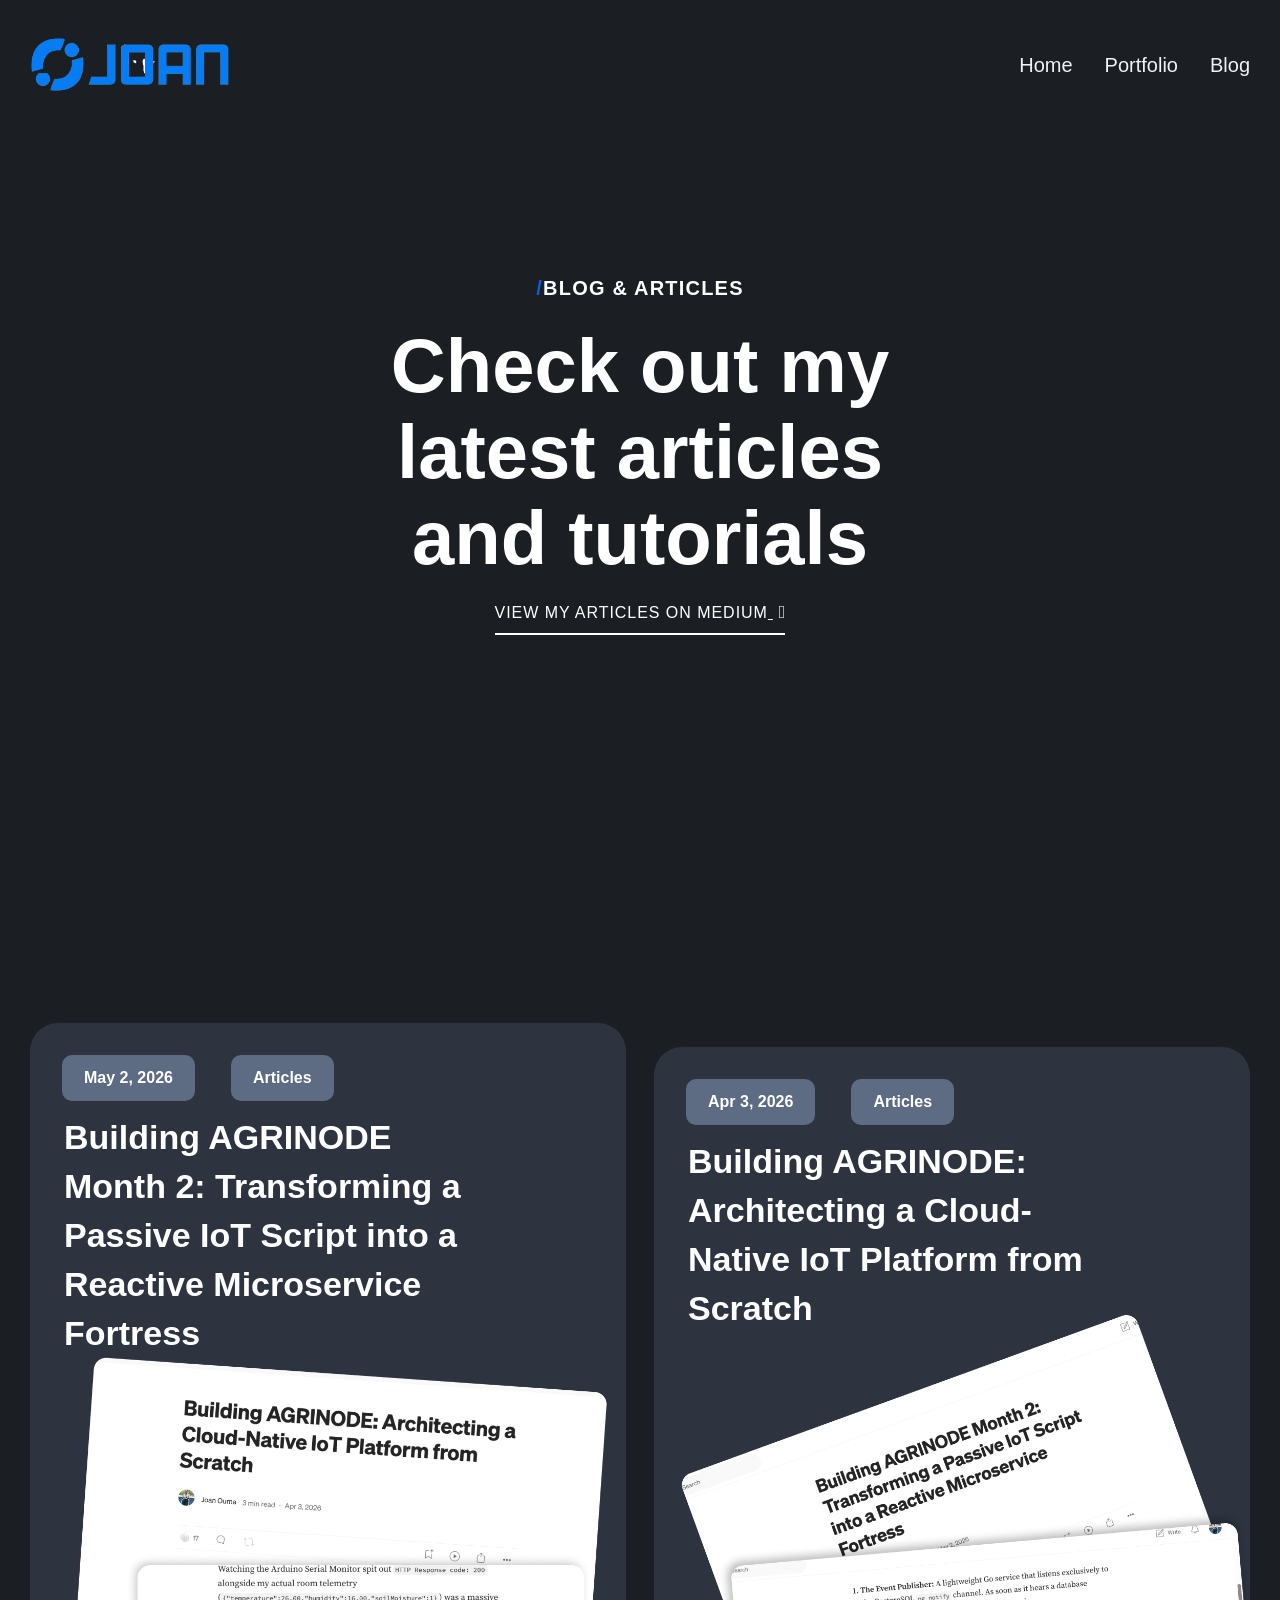
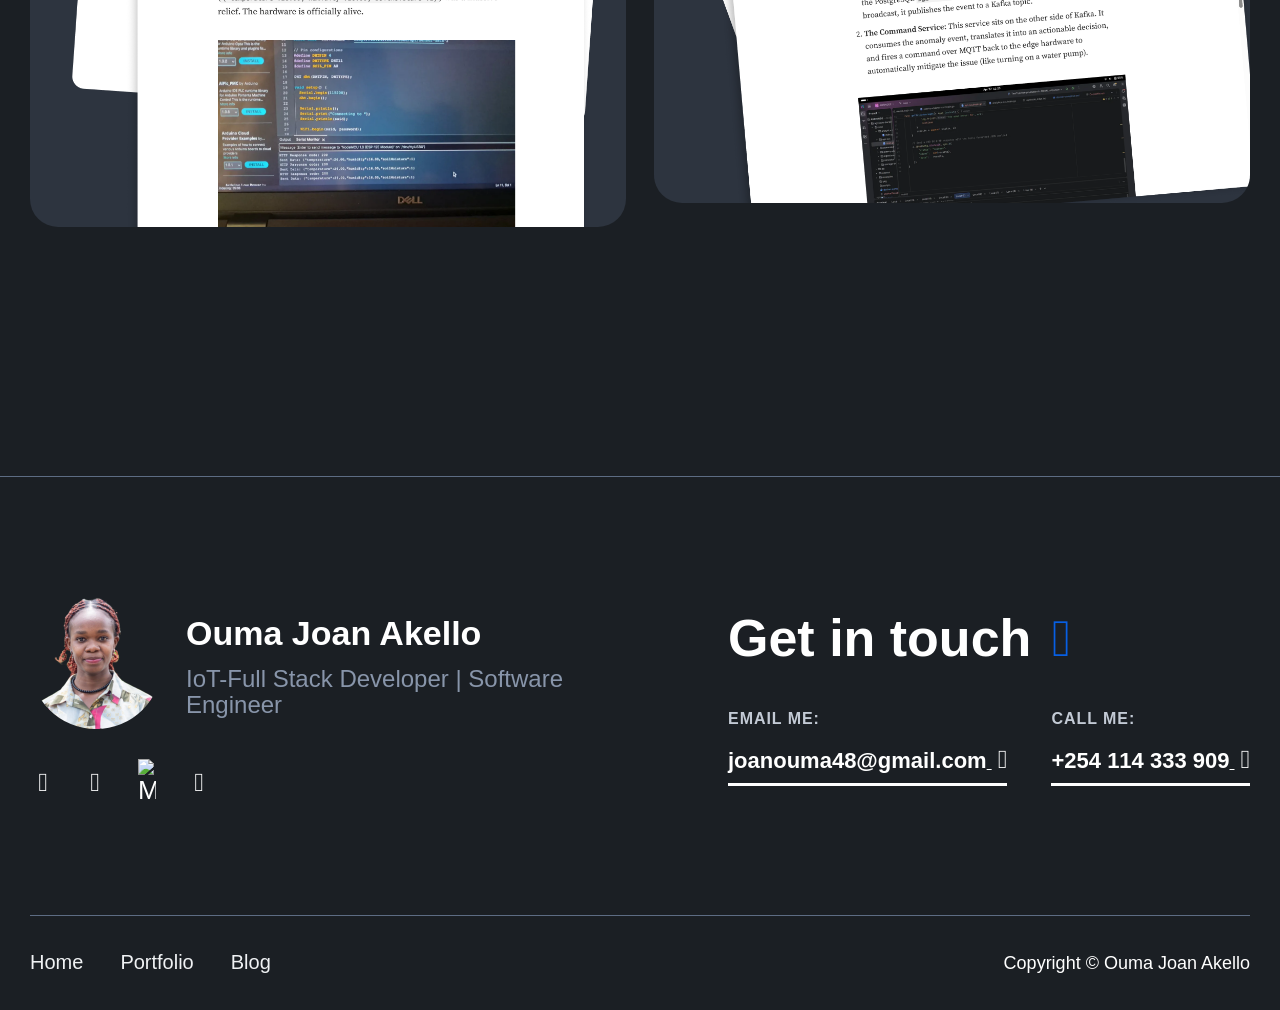
==== blog.html @ 091bca74 "fix: update Medium social icon to SVG across pages" ====
<!DOCTYPE html>
<html lang="en" data-wf-page="622fbc5a718ac342cecd3d78" data-wf-site="622fbc5a718ac3417fcd3d75">

<head>
  <meta charset="utf-8" />
  <title>Blog - Ouma Joan Akello | IoT & Full-Stack Insights</title>
  <meta name="description" content="Articles and tutorials on IoT, full-stack development, and scalable system architecture by Ouma Joan Akello." />
  <meta name="keywords" content="IoT Blog, Full-Stack Development, Web Development Tutorials, Software Engineering, Ouma Joan Akello" />
  <link rel="canonical" href="https://jullie.tech/blog.html" />
  <link rel="manifest" href="manifest.json" />
  <meta property="og:title" content="Blog - Ouma Joan Akello | IoT & Full-Stack Insights" />
  <meta property="og:description" content="Articles and tutorials on IoT, full-stack development, and scalable system architecture by Ouma Joan Akello." />
  <meta content="assets/images/social-share.png" property="og:image" />
  <meta content="assets/images/social-share.png" name="twitter:image" />
  <meta property="og:type" content="website" />
  <meta content="summary_large_image" name="twitter:card" />
  <meta content="width=device-width, initial-scale=1" name="viewport" />
  <link href="style.css" rel="stylesheet" type="text/css" />
  <link href="assets/images/favicon.ico" rel="shortcut icon" type="image/x-icon" />
  <link href="assets/images/apple-touch-icon.png" rel="apple-touch-icon" />
  <style>
    /* Simple dropdown hover */
    .dropdown-wrapper:hover .w-dropdown-list {
      display: block !important;
      opacity: 1 !important;
      visibility: visible !important;
    }

    .w-dropdown-list {
      display: none;
      position: absolute;
      background: #fff;
      min-width: 200px;
      z-index: 1000;
    }

    /* Ensure layout items are visible */
    .page-wrapper {
      opacity: 1 !important;
    }

    [style*="opacity:0"] {
      opacity: 1 !important;
    }
  </style>
</head>

<body>
  <div class="page-wrapper">
    <div data-collapse="medium" data-animation="over-right" data-duration="400" data-easing="ease" data-easing2="ease"
      role="banner" class="header-wrapper w-nav">
      <div class="container-default w-container">
        <div class="header-content-wrapper">
          <a href="index.html" class="header-logo-link w-nav-brand"><img
              src="assets/images/joan-logo.png"
              alt="Ouma Joan Akello - Logo" class="header-logo" /></a>
          <div class="header-right-side">
            <nav role="navigation" class="header-nav-menu-wrapper w-nav-menu">
              <ul role="list" class="header-nav-menu-list">
                <li class="header-nav-list-item">
                  <a href="index.html" class="header-nav-link w-nav-link">Home</a>
                </li>
                <li class="header-nav-list-item">
                  <a href="portfolio.html" class="header-nav-link w-nav-link">Portfolio</a>
                </li>
                <li class="header-nav-list-item">
                  <a href="blog.html" aria-current="page" class="header-nav-link w-nav-link w--current">Blog</a>
                </li>
              </ul>
            </nav>
            <div class="hamburger-menu-wrapper w-nav-button">
              <div class="hamburger-menu-bar top"></div>
              <div class="hamburger-menu-bar bottom"></div>
            </div>
          </div>
        </div>
      </div>
    </div>

    <div class="section template-pages-hero">
      <div class="container-default w-container">
        <div class="inner-container _600px center">
          <div class="text-center">
            <div class="subtitle">
              <span class="color-accent-1">/</span>Blog &amp; Articles
            </div>
            <h1 class="display-2">Check out my latest articles and tutorials</h1>
            <a href="https://medium.com/@joanouma48" target="_blank" rel="noopener noreferrer" class="link-wrapper white mg-top-24px w-inline-block">
              <div class="link-text uppercase">View my articles on Medium</div>
              <div class="line-square-icon link-icon-right"></div>
              <div class="link-underline-wrapper small">
                <div class="link-underline small"></div>
              </div>
            </a>
          </div>
        </div>
      </div>
    </div>

    <div class="section">
      <div class="container-default w-container">
        <div class="w-dyn-list">
          <div role="list" class="grid-2-columns gap-row-64px w-dyn-items">
            <div role="listitem" class="w-dyn-item">
              <a href="https://medium.com/@joanouma48" target="_blank" rel="noopener noreferrer" class="card portfolio-project w-inline-block">
                <div class="badges-top-wrapper">
                  <div class="badges-align-start">
                    <div class="badge-primary small chip">May 2, 2026</div>
                    <div class="badge-primary small chip">Articles</div>
                  </div>
                </div>
                <div class="portfolio-project-card-text-container">
                  <h2 class="display-5 mg-bottom-0">Building AGRINODE Month 2: Transforming a Passive IoT Script into a Reactive Microservice Fortress</h2>
                </div>
                <img src="assets/images/Agrinode1.png" loading="eager" alt="AGRINODE Month 2" class="portfolio-thumbnail-image" />
              </a>
            </div>
            <div role="listitem" class="w-dyn-item">
              <a href="https://medium.com/@joanouma48" target="_blank" rel="noopener noreferrer" class="card portfolio-project w-inline-block">
                <div class="badges-top-wrapper">
                  <div class="badges-align-start">
                    <div class="badge-primary small chip">Apr 3, 2026</div>
                    <div class="badge-primary small chip">Articles</div>
                  </div>
                </div>
                <div class="portfolio-project-card-text-container">
                  <h2 class="display-5 mg-bottom-0">Building AGRINODE: Architecting a Cloud-Native IoT Platform from Scratch</h2>
                </div>
                <img src="assets/images/Agrinode2.png" loading="eager" alt="AGRINODE Architecture" class="portfolio-thumbnail-image" />
              </a>
            </div>
          </div>
        </div>
      </div>
    </div>

    <footer class="footer-wrapper">
      <div class="container-default w-container">
        <div class="footer-top">
          <div class="w-layout-grid grid-2-columns footer-grid-top">
            <div id="w-node-a9716d81-7fc3-0b29-1a2b-32de728b9507-728b9503">
              <div class="flex align-center mg-bottom-40px">
                <img src="assets/images/profile-footer.png" loading="eager" alt="Ouma Joan Akello" class="avatar-circle _05 mg-right-24px" />
                <div>
                  <div class="display-5 mg-bottom-8px">Ouma Joan Akello</div>
                  <div class="text-400 medium color-neutral-500">IoT-Full Stack Developer | Software Engineer</div>
                </div>
              </div>
              <div class="w-layout-grid social-media-grid-top">
                <a href="https://twitter.com/Jullie_IOT" target="_blank" class="social-icon w-inline-block" aria-label="X">
                  <div class="social-icon-font"></div>
                </a>
                <a href="https://www.linkedin.com/in/joan-ouma" target="_blank" class="social-icon w-inline-block" aria-label="LinkedIn">
                  <div class="social-icon-font"></div>
                </a>
                <a href="https://medium.com/@joanouma48" target="_blank" class="social-icon w-inline-block" aria-label="Medium">
                  <img src="assets/images/medium-logo.svg" alt="Medium" class="social-icon-image" />
                </a>
                <a href="https://github.com/joan-ouma" target="_blank" class="social-icon w-inline-block" aria-label="GitHub">
                  <div class="social-icon-font"></div>
                </a>
              </div>
            </div>
            <div id="w-node-a9716d81-7fc3-0b29-1a2b-32de728b9522-728b9503" class="inner-container _522px">
              <div class="display-3 text-decoration-none mg-bottom-40px">
                <div class="color-neutral-100 display-block">Get in touch</div>
                <div class="line-square-icon link-icon-right color-accent-1"></div>
              </div>
              <div class="grid-2-columns footer-contact-links">
                <div id="w-node-a9716d81-7fc3-0b29-1a2b-32de728b9528-728b9503">
                  <div class="text-100 bold text-uppercase">
                    <span class="color-neutral-400">Email me:</span>
                  </div>
                  <a href="mailto:joanouma48@gmail.com" class="link-wrapper white mg-top-16px w-inline-block">
                    <div class="link-text heading-h4-size">joanouma48@gmail.com</div>
                    <div class="line-square-icon link-icon-right _26px"></div>
                    <div class="link-underline-wrapper">
                      <div class="link-underline"></div>
                    </div>
                  </a>
                </div>
                <div id="w-node-a9716d81-7fc3-0b29-1a2b-32de728b9533-728b9503">
                  <div class="text-100 bold text-uppercase">
                    <span class="color-neutral-400">Call me:</span>
                  </div>
                  <a href="tel:+254114333909" class="link-wrapper white mg-top-16px w-inline-block">
                    <div class="link-text heading-h4-size">+254 114 333 909</div>
                    <div class="line-square-icon link-icon-right _26px"></div>
                    <div class="link-underline-wrapper">
                      <div class="link-underline"></div>
                    </div>
                  </a>
                </div>
              </div>
            </div>
          </div>
        </div>
        <div class="footer-bottom">
          <div class="w-layout-grid grid-footer-bottom">
            <div id="w-node-a9716d81-7fc3-0b29-1a2b-32de728b9540-728b9503">
              <a href="index.html" class="footer-link sibling-opacity-item">Home</a>
              <a href="portfolio.html" class="footer-link sibling-opacity-item">Portfolio</a>
              <a href="blog.html" aria-current="page" class="footer-link sibling-opacity-item w--current">Blog</a>
            </div>
            <div id="w-node-a9716d81-7fc3-0b29-1a2b-32de728b954b-728b9503" class="text-right text-center-tablet">
              <p class="color-neutral-100 mg-bottom-0">Copyright © Ouma Joan Akello</p>
            </div>
          </div>
        </div>
      </div>
    </footer>
  </div>
</body>

</html>
---- style.css ----
html{-webkit-text-size-adjust:100%;-ms-text-size-adjust:100%;font-family:sans-serif;}
body{margin:0;}
article, aside, details, figcaption, figure, footer, header, hgroup, main, menu, nav, section, summary{display:block;}
audio, canvas, progress, video{vertical-align:baseline;display:inline-block;}
audio:not([controls]){height:0;display:none;}
[hidden], template{display:none;}
a{background-color:#0000;}
a:active, a:hover{outline:0;}
abbr[title]{border-bottom:1px dotted;}
b, strong{font-weight:bold;}
dfn{font-style:italic;}
h1{margin:.67em 0;font-size:2em;}
mark{color:#000;background:#ff0;}
small{font-size:80%;}
sub, sup{vertical-align:baseline;font-size:75%;line-height:0;position:relative;}
sup{top:-.5em;}
sub{bottom:-.25em;}
img{border:0;}
svg:not(:root){overflow:hidden;}
hr{box-sizing:content-box;height:0;}
pre{overflow:auto;}
code, kbd, pre, samp{font-family:monospace;font-size:1em;}
button, input, optgroup, select, textarea{color:inherit;font:inherit;margin:0;}
button{overflow:visible;}
button, select{text-transform:none;}
button, html input[type="button"], input[type="reset"]{-webkit-appearance:button;cursor:pointer;}
button[disabled], html input[disabled]{cursor:default;}
button::-moz-focus-inner, input::-moz-focus-inner{border:0;padding:0;}
input{line-height:normal;}
input[type="checkbox"], input[type="radio"]{box-sizing:border-box;padding:0;}
input[type="number"]::-webkit-inner-spin-button, input[type="number"]::-webkit-outer-spin-button{height:auto;}
input[type="search"]{-webkit-appearance:none;}
input[type="search"]::-webkit-search-cancel-button, input[type="search"]::-webkit-search-decoration{-webkit-appearance:none;}
legend{border:0;padding:0;}
textarea{overflow:auto;}
optgroup{font-weight:bold;}
table{border-collapse:collapse;border-spacing:0;}
td, th{padding:0;}
@font-face{font-family:webflow-icons;src:url("[data-uri]") format("truetype");font-weight:normal;font-style:normal;}
[class^="w-icon-"], [class*=" w-icon-"]{speak:none;font-variant:normal;text-transform:none;-webkit-font-smoothing:antialiased;-moz-osx-font-smoothing:grayscale;font-style:normal;font-weight:normal;line-height:1;font-family:webflow-icons !important;}
.w-icon-slider-right:before{content:"";}
.w-icon-slider-left:before{content:"";}
.w-icon-nav-menu:before{content:"";}
.w-icon-arrow-down:before, .w-icon-dropdown-toggle:before{content:"";}
.w-icon-file-upload-remove:before{content:"";}
.w-icon-file-upload-icon:before{content:"";}
*{box-sizing:border-box;}
html{height:100%;}
body{color:#333;background-color:#fff;min-height:100%;margin:0;font-family:Arial, sans-serif;font-size:14px;line-height:20px;}
img{vertical-align:middle;max-width:100%;display:inline-block;}
html.w-mod-touch *{background-attachment:scroll !important;}
.w-block{display:block;}
.w-inline-block{max-width:100%;display:inline-block;}
.w-clearfix:before, .w-clearfix:after{content:" ";grid-area:1 / 1 / 2 / 2;display:table;}
.w-clearfix:after{clear:both;}
.w-hidden{display:none;}
.w-button{color:#fff;line-height:inherit;cursor:pointer;background-color:#3898ec;border:0;border-radius:0;padding:9px 15px;text-decoration:none;display:inline-block;}
input.w-button{-webkit-appearance:button;}
html[data-w-dynpage] [data-w-cloak]{color:#0000 !important;}
.w-code-block{margin:unset;}
pre.w-code-block code{all:inherit;}
.w-optimization{display:contents;}
.w-webflow-badge, .w-webflow-badge > img{box-sizing:unset;width:unset;height:unset;max-height:unset;max-width:unset;min-height:unset;min-width:unset;margin:unset;padding:unset;float:unset;clear:unset;border:unset;border-radius:unset;background:unset;background-image:unset;background-position:unset;background-size:unset;background-repeat:unset;background-origin:unset;background-clip:unset;background-attachment:unset;background-color:unset;box-shadow:unset;transform:unset;direction:unset;font-family:unset;font-weight:unset;color:unset;font-size:unset;line-height:unset;font-style:unset;font-variant:unset;text-align:unset;letter-spacing:unset;-webkit-text-decoration:unset;text-decoration:unset;text-indent:unset;text-transform:unset;list-style-type:unset;text-shadow:unset;vertical-align:unset;cursor:unset;white-space:unset;word-break:unset;word-spacing:unset;word-wrap:unset;transition:unset;}
.w-webflow-badge{white-space:nowrap;cursor:pointer;box-shadow:0 0 0 1px #0000001a, 0 1px 3px #0000001a;visibility:visible !important;opacity:1 !important;z-index:2147483647 !important;color:#aaadb0 !important;overflow:unset !important;background-color:#fff !important;border-radius:3px !important;width:auto !important;height:auto !important;margin:0 !important;padding:6px !important;font-size:12px !important;line-height:14px !important;text-decoration:none !important;display:inline-block !important;position:fixed !important;inset:auto 12px 12px auto !important;transform:none !important;}
.w-webflow-badge > img{position:unset;visibility:unset !important;opacity:1 !important;vertical-align:middle !important;display:inline-block !important;}
h1, h2, h3, h4, h5, h6{margin-bottom:10px;font-weight:bold;}
h1{margin-top:20px;font-size:38px;line-height:44px;}
h2{margin-top:20px;font-size:32px;line-height:36px;}
h3{margin-top:20px;font-size:24px;line-height:30px;}
h4{margin-top:10px;font-size:18px;line-height:24px;}
h5{margin-top:10px;font-size:14px;line-height:20px;}
h6{margin-top:10px;font-size:12px;line-height:18px;}
p{margin-top:0;margin-bottom:10px;}
blockquote{border-left:5px solid #e2e2e2;margin:0 0 10px;padding:10px 20px;font-size:18px;line-height:22px;}
figure{margin:0 0 10px;}
ul, ol{margin-top:0;margin-bottom:10px;padding-left:40px;}
.w-list-unstyled{padding-left:0;list-style:none;}
.w-embed:before, .w-embed:after{content:" ";grid-area:1 / 1 / 2 / 2;display:table;}
.w-embed:after{clear:both;}
.w-video{width:100%;padding:0;position:relative;}
.w-video iframe, .w-video object, .w-video embed{border:none;width:100%;height:100%;position:absolute;top:0;left:0;}
fieldset{border:0;margin:0;padding:0;}
button, [type="button"], [type="reset"]{cursor:pointer;-webkit-appearance:button;border:0;}
.w-form{margin:0 0 15px;}
.w-form-done{text-align:center;background-color:#ddd;padding:20px;display:none;}
.w-form-fail{background-color:#ffdede;margin-top:10px;padding:10px;display:none;}
label{margin-bottom:5px;font-weight:bold;display:block;}
.w-input, .w-select{color:#333;vertical-align:middle;background-color:#fff;border:1px solid #ccc;width:100%;height:38px;margin-bottom:10px;padding:8px 12px;font-size:14px;line-height:1.42857;display:block;}
.w-input::placeholder, .w-select::placeholder{color:#999;}
.w-input:focus, .w-select:focus{border-color:#3898ec;outline:0;}
.w-input[disabled], .w-select[disabled], .w-input[readonly], .w-select[readonly], fieldset[disabled] .w-input, fieldset[disabled] .w-select{cursor:not-allowed;}
.w-input[disabled]:not(.w-input-disabled), .w-select[disabled]:not(.w-input-disabled), .w-input[readonly], .w-select[readonly], fieldset[disabled]:not(.w-input-disabled) .w-input, fieldset[disabled]:not(.w-input-disabled) .w-select{background-color:#eee;}
textarea.w-input, textarea.w-select{height:auto;}
.w-select{background-color:#f3f3f3;}
.w-select[multiple]{height:auto;}
.w-form-label{cursor:pointer;margin-bottom:0;font-weight:normal;display:inline-block;}
.w-radio{margin-bottom:5px;padding-left:20px;display:block;}
.w-radio:before, .w-radio:after{content:" ";grid-area:1 / 1 / 2 / 2;display:table;}
.w-radio:after{clear:both;}
.w-radio-input{float:left;margin:3px 0 0 -20px;line-height:normal;}
.w-file-upload{margin-bottom:10px;display:block;}
.w-file-upload-input{opacity:0;z-index:-100;width:.1px;height:.1px;position:absolute;overflow:hidden;}
.w-file-upload-default, .w-file-upload-uploading, .w-file-upload-success{color:#333;display:inline-block;}
.w-file-upload-error{margin-top:10px;display:block;}
.w-file-upload-default.w-hidden, .w-file-upload-uploading.w-hidden, .w-file-upload-error.w-hidden, .w-file-upload-success.w-hidden{display:none;}
.w-file-upload-uploading-btn{cursor:pointer;background-color:#fafafa;border:1px solid #ccc;margin:0;padding:8px 12px;font-size:14px;font-weight:normal;display:flex;}
.w-file-upload-file{background-color:#fafafa;border:1px solid #ccc;flex-grow:1;justify-content:space-between;margin:0;padding:8px 9px 8px 11px;display:flex;}
.w-file-upload-file-name{font-size:14px;font-weight:normal;display:block;}
.w-file-remove-link{cursor:pointer;width:auto;height:auto;margin-top:3px;margin-left:10px;padding:3px;display:block;}
.w-icon-file-upload-remove{margin:auto;font-size:10px;}
.w-file-upload-error-msg{color:#ea384c;padding:2px 0;display:inline-block;}
.w-file-upload-info{padding:0 12px;line-height:38px;display:inline-block;}
.w-file-upload-label{cursor:pointer;background-color:#fafafa;border:1px solid #ccc;margin:0;padding:8px 12px;font-size:14px;font-weight:normal;display:inline-block;}
.w-icon-file-upload-icon, .w-icon-file-upload-uploading{width:20px;margin-right:8px;display:inline-block;}
.w-icon-file-upload-uploading{height:20px;}
.w-container{max-width:940px;margin-left:auto;margin-right:auto;}
.w-container:before, .w-container:after{content:" ";grid-area:1 / 1 / 2 / 2;display:table;}
.w-container:after{clear:both;}
.w-container .w-row{margin-left:-10px;margin-right:-10px;}
.w-row:before, .w-row:after{content:" ";grid-area:1 / 1 / 2 / 2;display:table;}
.w-row:after{clear:both;}
.w-row .w-row{margin-left:0;margin-right:0;}
.w-col{float:left;width:100%;min-height:1px;padding-left:10px;padding-right:10px;position:relative;}
.w-col .w-col{padding-left:0;padding-right:0;}
.w-col-1{width:8.33333%;}
.w-col-2{width:16.6667%;}
.w-col-3{width:25%;}
.w-col-4{width:33.3333%;}
.w-col-5{width:41.6667%;}
.w-col-6{width:50%;}
.w-col-7{width:58.3333%;}
.w-col-8{width:66.6667%;}
.w-col-9{width:75%;}
.w-col-10{width:83.3333%;}
.w-col-11{width:91.6667%;}
.w-col-12{width:100%;}
.w-hidden-main{display:none !important;}
@media screen and (max-width:991px){.w-container{max-width:728px;}
.w-hidden-main{display:inherit !important;}
.w-hidden-medium{display:none !important;}
.w-col-medium-1{width:8.33333%;}
.w-col-medium-2{width:16.6667%;}
.w-col-medium-3{width:25%;}
.w-col-medium-4{width:33.3333%;}
.w-col-medium-5{width:41.6667%;}
.w-col-medium-6{width:50%;}
.w-col-medium-7{width:58.3333%;}
.w-col-medium-8{width:66.6667%;}
.w-col-medium-9{width:75%;}
.w-col-medium-10{width:83.3333%;}
.w-col-medium-11{width:91.6667%;}
.w-col-medium-12{width:100%;}
.w-col-stack{width:100%;left:auto;right:auto;}
}
@media screen and (max-width:767px){.w-hidden-main, .w-hidden-medium{display:inherit !important;}
.w-hidden-small{display:none !important;}
.w-row, .w-container .w-row{margin-left:0;margin-right:0;}
.w-col{width:100%;left:auto;right:auto;}
.w-col-small-1{width:8.33333%;}
.w-col-small-2{width:16.6667%;}
.w-col-small-3{width:25%;}
.w-col-small-4{width:33.3333%;}
.w-col-small-5{width:41.6667%;}
.w-col-small-6{width:50%;}
.w-col-small-7{width:58.3333%;}
.w-col-small-8{width:66.6667%;}
.w-col-small-9{width:75%;}
.w-col-small-10{width:83.3333%;}
.w-col-small-11{width:91.6667%;}
.w-col-small-12{width:100%;}
}
@media screen and (max-width:479px){.w-container{max-width:none;}
.w-hidden-main, .w-hidden-medium, .w-hidden-small{display:inherit !important;}
.w-hidden-tiny{display:none !important;}
.w-col{width:100%;}
.w-col-tiny-1{width:8.33333%;}
.w-col-tiny-2{width:16.6667%;}
.w-col-tiny-3{width:25%;}
.w-col-tiny-4{width:33.3333%;}
.w-col-tiny-5{width:41.6667%;}
.w-col-tiny-6{width:50%;}
.w-col-tiny-7{width:58.3333%;}
.w-col-tiny-8{width:66.6667%;}
.w-col-tiny-9{width:75%;}
.w-col-tiny-10{width:83.3333%;}
.w-col-tiny-11{width:91.6667%;}
.w-col-tiny-12{width:100%;}
}
.w-widget{position:relative;}
.w-widget-map{width:100%;height:400px;}
.w-widget-map label{width:auto;display:inline;}
.w-widget-map img{max-width:inherit;}
.w-widget-map .gm-style-iw{text-align:center;}
.w-widget-map .gm-style-iw > button{display:none !important;}
.w-widget-twitter{overflow:hidden;}
.w-widget-twitter-count-shim{vertical-align:top;text-align:center;background:#fff;border:1px solid #758696;border-radius:3px;width:28px;height:20px;display:inline-block;position:relative;}
.w-widget-twitter-count-shim *{pointer-events:none;-webkit-user-select:none;user-select:none;}
.w-widget-twitter-count-shim .w-widget-twitter-count-inner{text-align:center;color:#999;font-family:serif;font-size:15px;line-height:12px;position:relative;}
.w-widget-twitter-count-shim .w-widget-twitter-count-clear{display:block;position:relative;}
.w-widget-twitter-count-shim.w--large{width:36px;height:28px;}
.w-widget-twitter-count-shim.w--large .w-widget-twitter-count-inner{font-size:18px;line-height:18px;}
.w-widget-twitter-count-shim:not(.w--vertical){margin-left:5px;margin-right:8px;}
.w-widget-twitter-count-shim:not(.w--vertical).w--large{margin-left:6px;}
.w-widget-twitter-count-shim:not(.w--vertical):before, .w-widget-twitter-count-shim:not(.w--vertical):after{content:" ";pointer-events:none;border:solid #0000;width:0;height:0;position:absolute;top:50%;left:0;}
.w-widget-twitter-count-shim:not(.w--vertical):before{border-width:4px;border-color:#75869600 #5d6c7b #75869600 #75869600;margin-top:-4px;margin-left:-9px;}
.w-widget-twitter-count-shim:not(.w--vertical).w--large:before{border-width:5px;margin-top:-5px;margin-left:-10px;}
.w-widget-twitter-count-shim:not(.w--vertical):after{border-width:4px;border-color:#fff0 #fff #fff0 #fff0;margin-top:-4px;margin-left:-8px;}
.w-widget-twitter-count-shim:not(.w--vertical).w--large:after{border-width:5px;margin-top:-5px;margin-left:-9px;}
.w-widget-twitter-count-shim.w--vertical{width:61px;height:33px;margin-bottom:8px;}
.w-widget-twitter-count-shim.w--vertical:before, .w-widget-twitter-count-shim.w--vertical:after{content:" ";pointer-events:none;border:solid #0000;width:0;height:0;position:absolute;top:100%;left:50%;}
.w-widget-twitter-count-shim.w--vertical:before{border-width:5px;border-color:#5d6c7b #75869600 #75869600;margin-left:-5px;}
.w-widget-twitter-count-shim.w--vertical:after{border-width:4px;border-color:#fff #fff0 #fff0;margin-left:-4px;}
.w-widget-twitter-count-shim.w--vertical .w-widget-twitter-count-inner{font-size:18px;line-height:22px;}
.w-widget-twitter-count-shim.w--vertical.w--large{width:76px;}
.w-background-video{color:#fff;height:500px;position:relative;overflow:hidden;}
.w-background-video > video{object-fit:cover;z-index:-100;background-position:50%;background-size:cover;width:100%;height:100%;margin:auto;position:absolute;inset:-100%;}
.w-background-video > video::-webkit-media-controls-start-playback-button{-webkit-appearance:none;display:none !important;}
.w-background-video--control{background-color:#0000;padding:0;position:absolute;bottom:1em;right:1em;}
.w-background-video--control > [hidden]{display:none !important;}
.w-slider{text-align:center;clear:both;-webkit-tap-highlight-color:#0000;tap-highlight-color:#0000;background:#ddd;height:300px;position:relative;}
.w-slider-mask{z-index:1;white-space:nowrap;height:100%;display:block;position:relative;left:0;right:0;overflow:hidden;}
.w-slide{vertical-align:top;white-space:normal;text-align:left;width:100%;height:100%;display:inline-block;position:relative;}
.w-slider-nav{z-index:2;text-align:center;-webkit-tap-highlight-color:#0000;tap-highlight-color:#0000;height:40px;margin:auto;padding-top:10px;position:absolute;inset:auto 0 0;}
.w-slider-nav.w-round > div{border-radius:100%;}
.w-slider-nav.w-num > div{font-size:inherit;line-height:inherit;width:auto;height:auto;padding:.2em .5em;}
.w-slider-nav.w-shadow > div{box-shadow:0 0 3px #3336;}
.w-slider-nav-invert{color:#fff;}
.w-slider-nav-invert > div{background-color:#2226;}
.w-slider-nav-invert > div.w-active{background-color:#222;}
.w-slider-dot{cursor:pointer;background-color:#fff6;width:1em;height:1em;margin:0 3px .5em;transition:background-color .1s, color .1s;display:inline-block;position:relative;}
.w-slider-dot.w-active{background-color:#fff;}
.w-slider-dot:focus{outline:none;box-shadow:0 0 0 2px #fff;}
.w-slider-dot:focus.w-active{box-shadow:none;}
.w-slider-arrow-left, .w-slider-arrow-right{cursor:pointer;color:#fff;-webkit-tap-highlight-color:#0000;tap-highlight-color:#0000;-webkit-user-select:none;user-select:none;width:80px;margin:auto;font-size:40px;position:absolute;inset:0;overflow:hidden;}
.w-slider-arrow-left [class^="w-icon-"], .w-slider-arrow-right [class^="w-icon-"], .w-slider-arrow-left [class*=" w-icon-"], .w-slider-arrow-right [class*=" w-icon-"]{position:absolute;}
.w-slider-arrow-left:focus, .w-slider-arrow-right:focus{outline:0;}
.w-slider-arrow-left{z-index:3;right:auto;}
.w-slider-arrow-right{z-index:4;left:auto;}
.w-icon-slider-left, .w-icon-slider-right{width:1em;height:1em;margin:auto;inset:0;}
.w-slider-aria-label{clip:rect(0 0 0 0);border:0;width:1px;height:1px;margin:-1px;padding:0;position:absolute;overflow:hidden;}
.w-slider-force-show{display:block !important;}
.w-dropdown{text-align:left;z-index:900;margin-left:auto;margin-right:auto;display:inline-block;position:relative;}
.w-dropdown-btn, .w-dropdown-toggle, .w-dropdown-link{vertical-align:top;color:#222;text-align:left;white-space:nowrap;margin-left:auto;margin-right:auto;padding:20px;text-decoration:none;position:relative;}
.w-dropdown-toggle{-webkit-user-select:none;user-select:none;cursor:pointer;padding-right:40px;display:inline-block;}
.w-dropdown-toggle:focus{outline:0;}
.w-icon-dropdown-toggle{width:1em;height:1em;margin:auto 20px auto auto;position:absolute;top:0;bottom:0;right:0;}
.w-dropdown-list{background:#ddd;min-width:100%;display:none;position:absolute;}
.w-dropdown-list.w--open{display:block;}
.w-dropdown-link{color:#222;padding:10px 20px;display:block;}
.w-dropdown-link.w--current{color:#0082f3;}
.w-dropdown-link:focus{outline:0;}
@media screen and (max-width:767px){.w-nav-brand{padding-left:10px;}
}
.w-lightbox-backdrop{cursor:auto;letter-spacing:normal;text-indent:0;text-shadow:none;text-transform:none;visibility:visible;white-space:normal;word-break:normal;word-spacing:normal;word-wrap:normal;color:#fff;text-align:center;z-index:2000;opacity:0;-webkit-user-select:none;-moz-user-select:none;-webkit-tap-highlight-color:transparent;background:#000000e6;outline:0;font-family:Helvetica Neue, Helvetica, Ubuntu, Segoe UI, Verdana, sans-serif;font-size:17px;font-style:normal;font-weight:300;line-height:1.2;list-style:disc;position:fixed;inset:0;-webkit-transform:translate(0);}
.w-lightbox-backdrop, .w-lightbox-container{-webkit-overflow-scrolling:touch;height:100%;overflow:auto;}
.w-lightbox-content{height:100vh;position:relative;overflow:hidden;}
.w-lightbox-view{opacity:0;width:100vw;height:100vh;position:absolute;}
.w-lightbox-view:before{content:"";height:100vh;}
.w-lightbox-group, .w-lightbox-group .w-lightbox-view, .w-lightbox-group .w-lightbox-view:before{height:86vh;}
.w-lightbox-frame, .w-lightbox-view:before{vertical-align:middle;display:inline-block;}
.w-lightbox-figure{margin:0;position:relative;}
.w-lightbox-group .w-lightbox-figure{cursor:pointer;}
.w-lightbox-img{width:auto;max-width:none;height:auto;}
.w-lightbox-image{float:none;max-width:100vw;max-height:100vh;display:block;}
.w-lightbox-group .w-lightbox-image{max-height:86vh;}
.w-lightbox-caption{text-align:left;text-overflow:ellipsis;white-space:nowrap;background:#0006;padding:.5em 1em;position:absolute;bottom:0;left:0;right:0;overflow:hidden;}
.w-lightbox-embed{width:100%;height:100%;position:absolute;inset:0;}
.w-lightbox-control{cursor:pointer;background-position:center;background-repeat:no-repeat;background-size:24px;width:4em;transition:all .3s;position:absolute;top:0;}
.w-lightbox-left{background-image:url("[data-uri]");display:none;bottom:0;left:0;}
.w-lightbox-right{background-image:url("[data-uri]");display:none;bottom:0;right:0;}
.w-lightbox-close{background-image:url("[data-uri]");background-size:18px;height:2.6em;right:0;}
.w-lightbox-strip{white-space:nowrap;padding:0 1vh;line-height:0;position:absolute;bottom:0;left:0;right:0;overflow:auto hidden;}
.w-lightbox-item{box-sizing:content-box;cursor:pointer;width:10vh;padding:2vh 1vh;display:inline-block;-webkit-transform:translate3d(0, 0, 0);}
.w-lightbox-active{opacity:.3;}
.w-lightbox-thumbnail{background:#222;height:10vh;position:relative;overflow:hidden;}
.w-lightbox-thumbnail-image{position:absolute;top:0;left:0;}
.w-lightbox-thumbnail .w-lightbox-tall{width:100%;top:50%;transform:translate(0, -50%);}
.w-lightbox-thumbnail .w-lightbox-wide{height:100%;left:50%;transform:translate(-50%);}
.w-lightbox-spinner{box-sizing:border-box;border:5px solid #0006;border-radius:50%;width:40px;height:40px;margin-top:-20px;margin-left:-20px;animation:.8s linear infinite spin;position:absolute;top:50%;left:50%;}
.w-lightbox-spinner:after{content:"";border:3px solid #0000;border-bottom-color:#fff;border-radius:50%;position:absolute;inset:-4px;}
.w-lightbox-hide{display:none;}
.w-lightbox-noscroll{overflow:hidden;}
@media (min-width:768px){.w-lightbox-content{height:96vh;margin-top:2vh;}
.w-lightbox-view, .w-lightbox-view:before{height:96vh;}
.w-lightbox-group, .w-lightbox-group .w-lightbox-view, .w-lightbox-group .w-lightbox-view:before{height:84vh;}
.w-lightbox-image{max-width:96vw;max-height:96vh;}
.w-lightbox-group .w-lightbox-image{max-width:82.3vw;max-height:84vh;}
.w-lightbox-left, .w-lightbox-right{opacity:.5;display:block;}
.w-lightbox-close{opacity:.8;}
.w-lightbox-control:hover{opacity:1;}
}
.w-lightbox-inactive, .w-lightbox-inactive:hover{opacity:0;}
.w-richtext:before, .w-richtext:after{content:" ";grid-area:1 / 1 / 2 / 2;display:table;}
.w-richtext:after{clear:both;}
.w-richtext[contenteditable="true"]:before, .w-richtext[contenteditable="true"]:after{white-space:initial;}
.w-richtext ol, .w-richtext ul{overflow:hidden;}
.w-richtext .w-richtext-figure-selected.w-richtext-figure-type-video div:after, .w-richtext .w-richtext-figure-selected[data-rt-type="video"] div:after, .w-richtext .w-richtext-figure-selected.w-richtext-figure-type-image div, .w-richtext .w-richtext-figure-selected[data-rt-type="image"] div{outline:2px solid #2895f7;}
.w-richtext figure.w-richtext-figure-type-video > div:after, .w-richtext figure[data-rt-type="video"] > div:after{content:"";display:none;position:absolute;inset:0;}
.w-richtext figure{max-width:60%;position:relative;}
.w-richtext figure > div:before{cursor:default !important;}
.w-richtext figure img{width:100%;}
.w-richtext figure figcaption.w-richtext-figcaption-placeholder{opacity:.6;}
.w-richtext figure div{color:#0000;font-size:0;}
.w-richtext figure.w-richtext-figure-type-image, .w-richtext figure[data-rt-type="image"]{display:table;}
.w-richtext figure.w-richtext-figure-type-image > div, .w-richtext figure[data-rt-type="image"] > div{display:inline-block;}
.w-richtext figure.w-richtext-figure-type-image > figcaption, .w-richtext figure[data-rt-type="image"] > figcaption{caption-side:bottom;display:table-caption;}
.w-richtext figure.w-richtext-figure-type-video, .w-richtext figure[data-rt-type="video"]{width:60%;height:0;}
.w-richtext figure.w-richtext-figure-type-video iframe, .w-richtext figure[data-rt-type="video"] iframe{width:100%;height:100%;position:absolute;top:0;left:0;}
.w-richtext figure.w-richtext-figure-type-video > div, .w-richtext figure[data-rt-type="video"] > div{width:100%;}
.w-richtext figure.w-richtext-align-center{clear:both;margin-left:auto;margin-right:auto;}
.w-richtext figure.w-richtext-align-center.w-richtext-figure-type-image > div, .w-richtext figure.w-richtext-align-center[data-rt-type="image"] > div{max-width:100%;}
.w-richtext figure.w-richtext-align-normal{clear:both;}
.w-richtext figure.w-richtext-align-fullwidth{text-align:center;clear:both;width:100%;max-width:100%;margin-left:auto;margin-right:auto;display:block;}
.w-richtext figure.w-richtext-align-fullwidth > div{padding-bottom:inherit;display:inline-block;}
.w-richtext figure.w-richtext-align-fullwidth > figcaption{display:block;}
.w-richtext figure.w-richtext-align-floatleft{float:left;clear:none;margin-right:15px;}
.w-richtext figure.w-richtext-align-floatright{float:right;clear:none;margin-left:15px;}
.w-nav{z-index:1000;background:#ddd;position:relative;}
.w-nav:before, .w-nav:after{content:" ";grid-area:1 / 1 / 2 / 2;display:table;}
.w-nav:after{clear:both;}
.w-nav-brand{float:left;color:#333;text-decoration:none;position:relative;}
.w-nav-link{vertical-align:top;color:#222;text-align:left;margin-left:auto;margin-right:auto;padding:20px;text-decoration:none;display:inline-block;position:relative;}
.w-nav-link.w--current{color:#0082f3;}
.w-nav-menu{float:right;position:relative;}
[data-nav-menu-open]{text-align:center;background:#c8c8c8;min-width:200px;position:absolute;top:100%;left:0;right:0;overflow:visible;display:block !important;}
.w--nav-link-open{display:block;position:relative;}
.w-nav-overlay{width:100%;display:none;position:absolute;top:100%;left:0;right:0;overflow:hidden;}
.w-nav-overlay [data-nav-menu-open]{top:0;}
.w-nav[data-animation="over-left"] .w-nav-overlay{width:auto;}
.w-nav[data-animation="over-left"] .w-nav-overlay, .w-nav[data-animation="over-left"] [data-nav-menu-open]{z-index:1;top:0;right:auto;}
.w-nav[data-animation="over-right"] .w-nav-overlay{width:auto;}
.w-nav[data-animation="over-right"] .w-nav-overlay, .w-nav[data-animation="over-right"] [data-nav-menu-open]{z-index:1;top:0;left:auto;}
.w-nav-button{float:right;cursor:pointer;-webkit-tap-highlight-color:#0000;tap-highlight-color:#0000;-webkit-user-select:none;user-select:none;padding:18px;font-size:24px;display:none;position:relative;}
.w-nav-button:focus{outline:0;}
.w-nav-button.w--open{color:#fff;background-color:#c8c8c8;}
.w-nav[data-collapse="all"] .w-nav-menu{display:none;}
.w-nav[data-collapse="all"] .w-nav-button, .w--nav-dropdown-open, .w--nav-dropdown-toggle-open{display:block;}
.w--nav-dropdown-list-open{position:static;}
@media screen and (max-width:991px){.w-nav[data-collapse="medium"] .w-nav-menu{display:none;}
.w-nav[data-collapse="medium"] .w-nav-button{display:block;}
}
@media screen and (max-width:767px){.w-nav[data-collapse="small"] .w-nav-menu{display:none;}
.w-nav[data-collapse="small"] .w-nav-button{display:block;}
.w-nav-brand{padding-left:10px;}
}
@media screen and (max-width:479px){.w-nav[data-collapse="tiny"] .w-nav-menu{display:none;}
.w-nav[data-collapse="tiny"] .w-nav-button{display:block;}
}
.w-tabs{position:relative;}
.w-tabs:before, .w-tabs:after{content:" ";grid-area:1 / 1 / 2 / 2;display:table;}
.w-tabs:after{clear:both;}
.w-tab-menu{position:relative;}
.w-tab-link{vertical-align:top;text-align:left;cursor:pointer;color:#222;background-color:#ddd;padding:9px 30px;text-decoration:none;display:inline-block;position:relative;}
.w-tab-link.w--current{background-color:#c8c8c8;}
.w-tab-link:focus{outline:0;}
.w-tab-content{display:block;position:relative;overflow:hidden;}
.w-tab-pane{display:none;position:relative;}
.w--tab-active{display:block;}
@media screen and (max-width:479px){.w-tab-link{display:block;}
}
.w-ix-emptyfix:after{content:"";}
@keyframes spin{0%{transform:rotate(0);}
100%{transform:rotate(360deg);}
}
.w-dyn-empty{background-color:#ddd;padding:10px;}
.w-dyn-hide, .w-dyn-bind-empty, .w-condition-invisible{display:none !important;}
.wf-layout-layout{display:grid;}
.w-code-component > *{width:100%;height:100%;position:absolute;top:0;left:0;}
:root{--neutral--800:#1b1f24;--neutral--400:#c3cad5;--neutral--100:white;--neutral--500:#8895aa;--neutral--700:#2d343f;--neutral--300:#e4e7ec;--general--shadow-01:#14142b0f;--neutral--600:#5d6c83;--accent--primary-1:#075fe4;--secondary--color-1:#2e81ff;--neutral--200:#f0f2f4;--system--green-400:#11845b;--system--blue-400:#086cd9;--system--blue-300:#1d88fe;--system--blue-200:#8fc3ff;--system--blue-100:#eaf4ff;--system--green-300:#05c168;--system--green-200:#7fdca4;--system--green-100:#def2e6;--system--red-400:#dc2b2b;--system--300:#ff5a65;--system--red-200:#ffbec2;--system--red-100:#ffeff0;--system--orange-400:#d5691b;--system--orange-300:#ff9e2c;--system--orange-200:#ffd19b;--system--orange-100:#fff3e4;--general--shadow-02:#14142b14;--general--shadow-03:#14142b1a;--general--shadow-04:#14142b24;--general--shadow-05:#14142b29;--general--shadow-06:#14142b3d;--button-shadow--color-01:#4a3aff0f;--button-shadow--color-2:#3a8fff14;--button-shadow--color-03:#3a8fff14;--button-shadow--white-01:#14142b0a;--button-shadow--white-02:#14142b0f;--button-shadow--white-03:#14142b1a;}
.w-layout-grid{grid-row-gap:16px;grid-column-gap:16px;grid-template-rows:auto auto;grid-template-columns:1fr 1fr;grid-auto-columns:1fr;display:grid;}
.w-pagination-wrapper{flex-wrap:wrap;justify-content:center;display:flex;}
.w-pagination-previous, .w-pagination-next{color:#333;background-color:#fafafa;border:1px solid #ccc;border-radius:2px;margin-left:10px;margin-right:10px;padding:9px 20px;font-size:14px;display:block;}
.w-checkbox{margin-bottom:5px;padding-left:20px;display:block;}
.w-checkbox:before{content:" ";grid-area:1 / 1 / 2 / 2;display:table;}
.w-checkbox:after{content:" ";clear:both;grid-area:1 / 1 / 2 / 2;display:table;}
.w-checkbox-input{float:left;margin:4px 0 0 -20px;line-height:normal;}
.w-checkbox-input--inputType-custom{border:1px solid #ccc;border-radius:2px;width:12px;height:12px;}
.w-checkbox-input--inputType-custom.w--redirected-checked{background-color:#3898ec;background-image:url("https://d3e54v103j8qbb.cloudfront.net/static/custom-checkbox-checkmark.589d534424.svg");background-position:50%;background-repeat:no-repeat;background-size:cover;border-color:#3898ec;}
.w-checkbox-input--inputType-custom.w--redirected-focus{box-shadow:0 0 3px 1px #3898ec;}
.w-form-formradioinput--inputType-custom{border:1px solid #ccc;border-radius:50%;width:12px;height:12px;}
.w-form-formradioinput--inputType-custom.w--redirected-focus{box-shadow:0 0 3px 1px #3898ec;}
.w-form-formradioinput--inputType-custom.w--redirected-checked{border-width:4px;border-color:#3898ec;}
body{background-color:var(--neutral--800);color:var(--neutral--400);font-family:Spacegrotesk, sans-serif;font-size:18px;font-weight:400;line-height:1.667em;}
h1{color:var(--neutral--100);margin-top:0;margin-bottom:16px;font-size:54px;font-weight:700;line-height:1.222em;}
h2{color:var(--neutral--100);margin-top:0;margin-bottom:16px;font-size:38px;font-weight:700;line-height:1.447em;}
h3{color:var(--neutral--100);margin-top:0;margin-bottom:8px;font-size:24px;font-weight:700;line-height:1.417em;}
h4{color:var(--neutral--100);margin-top:0;margin-bottom:10px;font-size:22px;font-weight:700;line-height:1.273em;}
h5{color:var(--neutral--100);margin-top:0;margin-bottom:10px;font-size:18px;font-weight:700;line-height:1.333em;}
h6{color:var(--neutral--100);margin-top:0;margin-bottom:10px;font-size:16px;font-weight:700;line-height:1.375em;}
p{margin-bottom:16px;}
a{color:var(--neutral--100);text-decoration:underline;transition:color .3s;}
a:hover{color:var(--neutral--500);}
ul, ol{margin-top:0;margin-bottom:10px;padding-left:40px;}
li{margin-bottom:8px;padding-left:8px;}
img{max-width:100%;display:inline-block;}
label{color:var(--neutral--100);margin-bottom:12px;font-weight:700;display:block;}
strong{color:var(--neutral--100);font-weight:700;}
blockquote{background-color:var(--neutral--700);color:var(--neutral--100);text-align:center;border:0 solid #000;border-radius:24px;margin-top:64px;margin-bottom:48px;padding:132px 74px;font-size:30px;font-weight:700;line-height:1.667em;}
figure{margin-top:24px;margin-bottom:48px;}
figcaption{text-align:center;margin-top:16px;}
.grid-2-columns{grid-column-gap:28px;grid-row-gap:28px;grid-template-rows:auto;grid-template-columns:1fr 1fr;grid-auto-columns:1fr;align-items:center;display:grid;}
.grid-2-columns.style---styleguide-wrapper{grid-column-gap:0px;grid-row-gap:28px;grid-template-rows:auto;grid-template-columns:.25fr 1fr;align-items:start;}
.grid-2-columns.logo-strip{grid-template-columns:.5fr 1fr;}
.grid-2-columns.template-page-sidebar{grid-column-gap:40px;grid-template-columns:.35fr 1fr;align-items:start;}
.grid-2-columns.changelog-item{grid-column-gap:60px;border-bottom:1px solid var(--neutral--300);grid-template-columns:.4fr 1fr;align-items:start;padding-top:64px;padding-bottom:64px;}
.grid-2-columns.changelog-item.last{border-bottom-width:0;padding-bottom:0;}
.grid-2-columns.changelog-item.first{padding-top:0;}
.grid-2-columns.checkout-page{grid-template-columns:1fr .4fr;align-items:start;}
.grid-2-columns.hero-bg-image-grid{grid-column-gap:28px;grid-row-gap:80px;}
.grid-2-columns.title-and-cards{grid-column-gap:52px;grid-row-gap:32px;}
.grid-2-columns.footer-grid-top{grid-column-gap:28px;grid-row-gap:64px;}
.grid-2-columns.hero-avatar-right{grid-column-gap:34px;grid-row-gap:64px;grid-template-columns:1.2fr 1fr;}
.grid-2-columns._1-5fr---1fr{grid-template-columns:1.5fr 1fr;}
.grid-2-columns.skill-set-list{grid-column-gap:48px;grid-row-gap:12px;}
.grid-2-columns._1fr---1-4fr{grid-template-columns:1fr 1.4fr;}
.grid-2-columns._1fr---1-8fr{grid-template-columns:1fr 1.8fr;}
.grid-2-columns.blog-post-details{grid-column-gap:28px;grid-row-gap:16px;}
.grid-2-columns.blog-post-author{grid-column-gap:52px;grid-row-gap:28px;grid-template-columns:.5fr 1fr;}
.grid-2-columns._1fr---1-5fr{grid-template-columns:1fr 1.5fr;}
.grid-2-columns._1fr---2-25fr{grid-template-columns:1fr 2.5fr;}
.grid-2-columns._1-35fr---1fr{grid-template-columns:1.35fr 1fr;}
.grid-2-columns.suprises-pages-right{grid-column-gap:100px;grid-template-columns:1fr 1.25fr;margin-bottom:124px;}
.grid-2-columns.suprises-pages-right.last{margin-bottom:0;}
.grid-2-columns.suprises-pages-left{grid-column-gap:100px;grid-template-columns:1.25fr 1fr;margin-bottom:124px;}
.grid-2-columns.footer-v3{grid-column-gap:50px;grid-row-gap:16px;grid-template-columns:auto 1fr;}
.style---navigation-sidebar{z-index:1;box-shadow:1px 0 14px 0 var(--general--shadow-01);height:100%;max-height:100vh;position:sticky;top:0;overflow:hidden;}
.card{background-color:var(--neutral--700);border-radius:28px;}
.card.sticky-top.top-24px{top:24px;}
.card.checkout-block{margin-bottom:28px;padding:32px 32px 48px;}
.card.checkout-block.order-summary{padding-bottom:40px;}
.card.checkout-block.last{margin-bottom:0;}
.card.skills{padding:124px 52px 100px;}
.card.testimonial{grid-column-gap:28px;grid-row-gap:28px;background-color:#0000;border-radius:0;grid-template-rows:auto;grid-template-columns:1fr 1.42fr;grid-auto-columns:1fr;display:grid;}
.card.portfolio-project{transform-style:preserve-3d;text-decoration:none;transition-property:transform;position:relative;overflow:hidden;}
.card.portfolio-project:hover{transform:scale3d(1.04, 1.04, 1.01);}
.card.snippets{transform-style:preserve-3d;text-decoration:none;transition-property:transform;overflow:hidden;}
.card.snippets:hover{transform:scale3d(1.04, 1.04, 1.01);}
.card.past-clients{padding:142px 62px 160px;}
.card.tools{transform-style:preserve-3d;padding:120px 40px 88px;text-decoration:none;transition-property:transform;}
.card.tools:hover{transform:scale3d(1.04, 1.04, 1.01);}
.card.education-grid-top-left{border-right:1px solid var(--neutral--600);border-bottom:1px solid var(--neutral--600);background-color:#0000;border-radius:0;padding-bottom:64px;padding-right:66px;}
.card.education-grid-top-right{border-bottom:1px solid var(--neutral--600);background-color:#0000;border-radius:0;padding-bottom:64px;padding-left:66px;}
.card.education-grid-bottom-left{border-right:1px solid var(--neutral--600);background-color:#0000;border-radius:0;padding-top:90px;padding-right:66px;}
.card.education-grid-bottom-right{background-color:#0000;border-radius:0;padding-top:90px;padding-left:66px;}
.card.contact-form{border-radius:16px;padding:80px 56px 94px;}
.card.product{flex-direction:row;justify-content:center;width:100%;max-width:500px;padding:40px 32px 64px;text-decoration:none;transition-property:transform;display:flex;}
.card.product:hover{transform:scale(1.04);}
.card.product.popular{z-index:1;border:3px solid var(--accent--primary-1);position:relative;}
.card.add-to-cart{z-index:1;max-width:480px;padding:56px 46px 100px;position:sticky;top:16px;}
.card.password-protected{width:100%;max-width:630px;margin-left:auto;margin-right:auto;padding:104px 62px;}
.card.search-results{height:100%;padding:48px 40px;text-decoration:none;transition-property:transform;}
.card.search-results:hover{transform:scale(1.04);}
.style---color-block{border-top-left-radius:24px;border-top-right-radius:24px;min-height:180px;position:relative;}
.style---color-block-content{background-color:var(--neutral--700);padding:24px 24px 32px;}
.style---color-block-name{color:var(--neutral--100);margin-bottom:8px;font-size:20px;font-weight:700;line-height:22px;}
.style---color-block-hex{line-height:20px;}
.grid-4-columns{grid-column-gap:28px;grid-row-gap:28px;grid-template-rows:auto;grid-template-columns:1fr 1fr 1fr 1fr;grid-auto-columns:1fr;display:grid;}
.grid-4-columns.logo-strip-right{grid-column-gap:80px;grid-row-gap:28px;grid-template-columns:auto auto auto auto;}
.bg-accent-1{background-color:var(--accent--primary-1);}
.bg-secondary-1{background-color:var(--secondary--color-1);}
.bg-neutral-800{background-color:var(--neutral--800);}
.bg-neutral-800._116px-top{z-index:-1;min-height:116px;position:absolute;inset:0% 0% auto;}
.bg-neutral-800._116px-bottom{z-index:-1;min-height:116px;position:absolute;inset:auto 0% 0%;}
.bg-neutral-700{background-color:var(--neutral--700);}
.bg-neutral-600{background-color:var(--neutral--600);}
.bg-neutral-500{background-color:var(--neutral--500);}
.bg-neutral-400{background-color:var(--neutral--400);}
.bg-neutral-300{background-color:var(--neutral--300);}
.bg-neutral-200{background-color:var(--neutral--200);}
.bg-neutral-100{background-color:var(--neutral--100);}
.style---color-block-text-example{background-color:var(--neutral--100);border-radius:40px;padding:10px 14px;font-size:14px;line-height:16px;position:absolute;inset:16px 16px auto auto;}
.style---color-block-text-example.badge-dark{background-color:var(--neutral--800);}
.color-accent-1{color:var(--accent--primary-1);}
.color-secondary-1{color:var(--secondary--color-1);}
.color-neutral-800{color:var(--neutral--800);}
.color-neutral-700{color:var(--neutral--700);}
.color-neutral-600{color:var(--neutral--600);}
.color-neutral-500{color:var(--neutral--500);}
.color-neutral-300{color:var(--neutral--300);}
.color-neutral-200{color:var(--neutral--200);}
.color-neutral-100{color:var(--neutral--100);}
.bg-green-400{background-color:var(--system--green-400);}
.color-green-400{color:#11845b;}
.bg-blue-400{background-color:var(--system--blue-400);}
.color-blue-400{color:var(--system--blue-400);}
.bg-blue-300{background-color:var(--system--blue-300);}
.color-blue-300{color:var(--system--blue-300);}
.bg-blue-200{background-color:var(--system--blue-200);}
.bg-blue-100{background-color:var(--system--blue-100);}
.color-blue-100{color:var(--system--blue-100);}
.color-neutral-400{color:var(--neutral--400);}
.color-neutral-400.link{text-decoration:none;}
.color-neutral-400.link:hover{color:var(--neutral--100);}
.bg-green-300{background-color:var(--system--green-300);}
.color-green-300{color:var(--system--green-300);}
.bg-green-200{background-color:var(--system--green-200);}
.color-green-200{color:var(--system--green-200);}
.color-green-100{color:var(--system--green-100);}
.bg-green-100{background-color:var(--system--green-100);}
.bg-red-400{background-color:var(--system--red-400);}
.color-red-400{color:var(--system--red-400);}
.bg-red-300{background-color:var(--system--300);}
.color-red-300{color:var(--system--300);}
.bg-red-200{background-color:var(--system--red-200);}
.color-red-200{color:var(--system--red-200);}
.bg-red-100{background-color:var(--system--red-100);}
.color-red-100{color:var(--system--red-100);}
.bg-orange-400{background-color:var(--system--orange-400);}
.color-orange-400{color:var(--system--orange-400);}
.bg-orange-300{background-color:var(--system--orange-300);}
.color-orange-300{color:var(--system--orange-300);}
.bg-orange-200{background-color:var(--system--orange-200);}
.color-orange-200{color:var(--system--orange-200);}
.bg-orange-100{background-color:var(--system--orange-100);}
.color-orange-100{color:var(--system--orange-100);}
.style---block-sub-heading{margin-bottom:32px;}
.style---block-sub-heading.border{border-bottom:1px solid var(--neutral--400);margin-bottom:64px;padding-bottom:40px;}
.divider{background-color:var(--neutral--400);height:1px;margin-top:80px;margin-bottom:80px;}
.divider._64px{margin-top:64px;margin-bottom:64px;}
.divider._64px.template-pages-start-here{margin-bottom:40px;}
.divider._40px{margin-top:40px;margin-bottom:40px;}
.divider._50px{margin-top:50px;margin-bottom:50px;}
.divider._50px.bg-neutral-700{background-color:var(--neutral--700);}
.divider.top-214px---bottom-88px{margin-top:214px;margin-bottom:88px;}
.divider.top-214px---bottom-88px.bg-neutral-600, .divider.bg-neutral-600{background-color:var(--neutral--600);}
.divider.top-170px---bottom-64px{margin-top:170px;margin-bottom:64px;}
.divider.top-52px---bottom-20px{margin-top:52px;margin-bottom:20px;}
.divider.top-66px---bottom-78px{margin-top:66px;margin-bottom:78px;}
.divider.top-64px---bottom-102px{margin-top:64px;margin-bottom:102px;}
.divider.top-62px---bottom-48px{margin-top:62px;margin-bottom:48px;}
.divider._0{margin-top:0;margin-bottom:0;}
.divider._0.bg-neutral-600-50{background-color:#5d6c8380;}
.divider.top-52px---bottom-74px{margin-top:52px;margin-bottom:74px;}
.divider.top-66px---bottom-110px{margin-top:66px;margin-bottom:110px;}
.divider.top-40px---bottom-48px{margin-top:40px;margin-bottom:48px;}
.divider._48px{margin-top:48px;margin-bottom:48px;}
.divider.bg-neutral-700{background-color:var(--neutral--700);}
.divider.top-46px---bottom-94px{margin-top:46px;margin-bottom:94px;}
.style---typography-block-grid{grid-column-gap:40px;grid-template-rows:auto;grid-template-columns:minmax(auto, 320px) 1fr;}
.style---content-block{margin-bottom:100px;}
.mg-bottom-8px{margin-bottom:8px;}
.mg-bottom-16px{margin-bottom:16px;font-weight:400;}
.mg-bottom-24px{margin-bottom:24px;}
.mg-bottom-32px{margin-bottom:32px;}
.mg-bottom-40px{margin-bottom:40px;}
.mg-bottom-48px{margin-bottom:48px;}
.mg-bottom-56px{margin-bottom:56px;}
.mg-bottom-64px{margin-bottom:64px;}
.mg-bottom-72px{margin-bottom:72px;}
.mg-bottom-80px{margin-bottom:80px;}
.mg-top-8px{margin-top:8px;}
.mg-top-16px{margin-top:16px;}
.mg-top-48px{margin-top:48px;}
.mg-right-8px{margin-right:8px;}
.mg-right-16px{margin-right:16px;}
.mg-right-24px{margin-right:24px;}
.mg-right-48px{margin-right:48px;}
.text-200{line-height:1.111em;}
.text-200.medium{font-weight:500;}
.text-200.bold{color:var(--neutral--100);font-weight:700;}
.display-1{color:var(--neutral--100);font-size:90px;font-weight:700;line-height:1.111em;}
.grid-1-column{grid-template-rows:auto;grid-template-columns:1fr;grid-auto-columns:1fr;display:grid;}
.grid-1-column.dropdown-link-column{grid-column-gap:0px;grid-row-gap:18px;justify-items:start;}
.grid-1-column.gap-row-0{grid-row-gap:0px;}
.grid-1-column.gap-row-100px{grid-column-gap:0px;grid-row-gap:100px;}
.grid-1-column.gap-row-100px.mg-top-292px-desktop-and-tablet{margin-top:292px;}
.grid-1-column.form{grid-column-gap:16px;grid-row-gap:40px;}
.grid-1-column.form.gap-row-54px{grid-column-gap:16px;grid-row-gap:54px;}
.grid-1-column.gap-row-20px{grid-column-gap:20px;grid-row-gap:20px;}
.gap-16px{grid-column-gap:16px;grid-row-gap:16px;}
.gap-56px{grid-column-gap:56px;grid-row-gap:56px;}
.gap-column-24px{grid-column-gap:24px;}
.gap-column-56px{grid-column-gap:56px;}
.gap-row-8px{grid-row-gap:8px;}
.gap-row-32px{grid-row-gap:32px;}
.gap-row-64px{grid-row-gap:64px;}
.gap-row-72px{grid-row-gap:72px;}
.gap-row-80px{grid-row-gap:80px;}
.display-2{color:var(--neutral--100);font-size:76px;font-weight:700;line-height:1.132em;}
.display-3{color:var(--neutral--100);font-size:52px;font-weight:700;line-height:1.231em;}
.display-4{color:var(--neutral--100);font-size:38px;font-weight:700;line-height:1.211em;}
.style---style-grid-wrapper{grid-row-gap:180px;grid-template-rows:auto;grid-template-columns:1fr;}
.paragraph-large{font-size:24px;line-height:1.583em;}
.paragraph-small{font-size:14px;line-height:1.714em;}
.text-400{font-size:24px;line-height:1.083em;}
.text-400.medium{font-weight:500;}
.text-400.bold{color:var(--neutral--100);font-weight:700;}
.text-400.bold.text-uppercase{letter-spacing:.06em;}
.text-300{font-size:20px;line-height:1.1em;}
.text-300.medium{font-weight:500;}
.text-300.bold{color:var(--neutral--100);font-weight:700;}
.text-300.bold.text-uppercase, .text-300.text-uppercase{letter-spacing:.06em;}
.text-100{font-size:16px;line-height:1.125em;}
.text-100.medium{font-weight:500;}
.text-100.bold{color:var(--neutral--100);font-weight:700;}
.text-100.bold.text-uppercase{letter-spacing:.06em;}
.text-100.button-text{letter-spacing:.06px;text-transform:uppercase;background-color:#0000;padding:0;font-weight:700;display:inline-block;}
.text-100.button-text.buy-now{color:var(--neutral--100);margin-top:0;}
.text-uppercase{letter-spacing:.1em;text-transform:uppercase;}
.text-strikethrough{text-decoration:line-through;}
.grid-3-columns{grid-column-gap:28px;grid-row-gap:28px;grid-template-rows:auto;grid-template-columns:1fr 1fr 1fr;grid-auto-columns:1fr;display:grid;}
.grid-3-columns.gap-row-80px{grid-row-gap:80px;}
.grid-3-columns.style---buttons-grid{grid-column-gap:70px;grid-template-columns:auto auto 1fr;}
.grid-3-columns._3-col-tablet.gap-row-32px{grid-column-gap:28px;grid-row-gap:32px;}
.grid-3-columns.gap-16px{grid-column-gap:16px;grid-row-gap:16px;}
.grid-3-columns.experience-list{grid-column-gap:56px;grid-row-gap:56px;grid-template-columns:1fr 1fr auto;}
.grid-3-columns.past-experience{border-top:1px solid var(--neutral--600);grid-template-columns:2.5fr 7fr 3fr;padding-top:78px;padding-bottom:70px;}
.style---shadow-card{background-color:var(--neutral--700);text-align:center;border-radius:24px;flex-direction:column;justify-content:center;align-items:center;min-height:220px;padding:32px 44px;display:flex;}
.style---shadow-card.button-shadow-color-01{box-shadow:0 4px 10px #3a8fff0f;}
.shadow-02{box-shadow:0 2px 12px 0 var(--general--shadow-02);}
.shadow-03{box-shadow:0 8px 28px 0 var(--general--shadow-03);}
.shadow-04{box-shadow:0 14px 42px 0 var(--general--shadow-04);}
.shadow-05{box-shadow:0 24px 65px 0 var(--general--shadow-05);}
.shadow-06{box-shadow:0 32px 72px 0 var(--general--shadow-06);}
.button-shadow-color-01{box-shadow:0 4px 10px 0 var(--button-shadow--color-01);}
.button-shadow-color-02{box-shadow:0 6px 20px 0 var(--button-shadow--color-2);}
.button-shadow-color-03{box-shadow:0 10px 28px 0 var(--button-shadow--color-03);}
.button-shadow-white-01{box-shadow:0 4px 10px 0 var(--button-shadow--white-01);}
.button-shadow-white-02{box-shadow:0 6px 20px 0 var(--button-shadow--white-02);}
.button-shadow-white-03{box-shadow:0 10px 28px 0 var(--button-shadow--white-03);}
.style---heading{box-shadow:0 2px 6px 0 var(--general--shadow-02);align-items:center;min-height:70vh;margin-bottom:30px;padding:72px 4vw;display:flex;}
.inner-container._600px{max-width:600px;}
.inner-container.center{margin-left:auto;margin-right:auto;}
.inner-container._574px{max-width:574px;}
.inner-container._460px{max-width:460px;}
.inner-container._900px{max-width:900px;}
.inner-container._700px{max-width:700px;}
.inner-container._640px{max-width:640px;}
.inner-container._504px{max-width:504px;}
.inner-container._540px{max-width:540px;}
.inner-container._520px{max-width:520px;}
.inner-container._492px{max-width:492px;}
.inner-container._576px{max-width:576px;}
.inner-container._580px{max-width:580px;}
.inner-container._522px{max-width:522px;}
.inner-container._560px{max-width:560px;}
.inner-container._648px{max-width:648px;}
.inner-container._456px{max-width:456px;}
.inner-container._508px{max-width:508px;}
.inner-container._672px{max-width:672px;}
.inner-container._794px{max-width:794px;}
.inner-container._416px{max-width:416px;}
.inner-container._450px{max-width:450px;}
.inner-container._636px{max-width:636px;}
.inner-container._816px{max-width:816px;}
.inner-container._704px{max-width:704px;}
.inner-container._310px{max-width:310px;}
.inner-container._466px{max-width:466px;}
.inner-container._800px{max-width:800px;}
.inner-container._782px{max-width:782px;}
.inner-container._840px{max-width:840px;}
.inner-container._550px{max-width:550px;}
.inner-container._680px{max-width:680px;}
.inner-container._805px{max-width:805px;}
.style---content-heading{background-color:var(--neutral--700);box-shadow:0 2px 6px 0 var(--general--shadow-02);border-radius:24px;align-items:center;margin-bottom:60px;padding:48px;display:flex;}
.style---heading-icon-wrapper{background-color:var(--accent--primary-1);border-radius:50%;margin-right:18px;}
.mg-bottom-0{margin-bottom:0;}
.style---content-wrapper{padding-top:40px;padding-left:4vw;padding-right:4vw;}
.border-radius-16px{border-radius:16px;}
.border-radius-24px{z-index:-1;border-radius:24px;transform:translate(0);}
.style---card-wrapper{border:1px solid var(--neutral--700);box-shadow:0 2px 7px 0 var(--general--shadow-01);background-color:#0000;border-radius:28px;overflow:hidden;}
.style---components-wrapper{border:2px solid var(--neutral--700);background-color:#0000;border-radius:24px;overflow:hidden;}
.style---bg-light{background-color:var(--neutral--700);padding:48px;}
.style---bg-dark{background-color:var(--neutral--800);padding:48px;}
.btn-primary{background-color:var(--accent--primary-1);color:var(--neutral--100);text-align:center;transform-style:preserve-3d;border-radius:8px;justify-content:center;padding:26px 38px;font-weight:700;line-height:20px;text-decoration:none;transition:background-color .3s, transform .3s, color .3s;}
.btn-primary:hover{background-color:var(--secondary--color-1);color:var(--neutral--100);transform:translate3d(0, -3px, .01px);}
.btn-primary.small{padding:18px 24px;font-size:16px;line-height:18px;}
.btn-primary.small.discount{height:auto;margin-left:0;}
.btn-primary.large{padding:28px 56px;font-size:20px;line-height:22px;}
.btn-primary.white{background-color:var(--neutral--100);color:var(--accent--primary-1);}
.btn-primary.white:hover{color:var(--accent--primary-1);background-color:#f2f1ff;}
.btn-primary.inside-input{justify-content:center;align-items:center;display:flex;position:absolute;inset:0% 0% 0% auto;}
.btn-primary.inside-input.default{padding:16px 24px;top:8px;bottom:8px;right:8px;}
.btn-primary.button-row{margin-right:28px;}
.btn-primary.download-app{display:flex;}
.btn-secondary{border:1px solid var(--neutral--300);background-color:var(--neutral--100);box-shadow:0 4px 10px 0 var(--button-shadow--white-01);color:var(--neutral--800);text-align:center;transform-style:preserve-3d;border-radius:8px;padding:26px 38px;line-height:20px;transition:border-color .3s, transform .3s, background-color .3s, color .3s;}
.btn-secondary:hover{border-color:var(--accent--primary-1);background-color:var(--accent--primary-1);color:var(--neutral--100);transform:translate3d(0, -3px, .01px);}
.btn-secondary.small{padding:18px 24px;font-size:16px;line-height:14px;}
.btn-secondary.large{padding:28px 56px;font-size:20px;line-height:22px;}
.btn-secondary.white{color:var(--neutral--100);background-color:#0000;}
.btn-secondary.white:hover{border-color:var(--neutral--100);background-color:var(--neutral--100);color:var(--neutral--800);}
.badge-primary{background-color:var(--neutral--600);color:var(--neutral--100);border-radius:10px;padding:18px 28px;font-size:18px;font-weight:700;line-height:20px;display:inline-block;}
.badge-primary.white{background-color:var(--neutral--100);color:var(--accent--primary-1);}
.badge-primary.light{background-color:var(--neutral--300);color:var(--neutral--700);}
.badge-primary.small{padding:14px 22px;font-size:16px;line-height:18px;}
.badge-primary.large{padding:22px 38px;font-size:20px;line-height:22px;}
.badge-secondary{border:1px solid var(--neutral--400);background-color:var(--neutral--100);box-shadow:0 2px 12px 0 var(--general--shadow-01);color:var(--neutral--800);text-align:center;border-radius:10px;padding:18px 28px;font-size:18px;line-height:20px;text-decoration:none;display:inline-block;}
.badge-secondary.white{border-color:var(--neutral--100);box-shadow:none;color:var(--neutral--100);background-color:#0000;}
.badge-secondary.light{background-color:var(--neutral--200);box-shadow:none;border-width:0;}
.badge-secondary.small{padding:14px 22px;font-size:16px;line-height:18px;}
.badge-secondary.large{padding:22px 38px;font-size:20px;line-height:22px;}
.input{border-style:none none solid;border-width:1px 1px 2px;border-color:black black var(--neutral--600);color:var(--neutral--100);background-color:#0000;border-radius:0;min-height:68px;margin-bottom:0;padding:0 0 32px;font-size:24px;line-height:1.417em;transition:box-shadow .3s, color .3s, border-color .3s;}
.input:hover{border-bottom-color:var(--neutral--400);}
.input:focus, .input.-wfp-focus{border-bottom-color:var(--neutral--100);}
.input::placeholder{color:var(--neutral--100);font-weight:700;}
.input.small{min-height:46px;margin-bottom:0;padding-top:8px;padding-bottom:8px;font-size:16px;}
.input.small::placeholder{font-size:16px;line-height:18px;}
.input.small.discount-code{border-radius:0;width:100%;margin-bottom:40px;}
.input.large{min-height:76px;}
.input.mg-bottom-16px{margin-bottom:16px;}
.input.medium{border-radius:0;min-height:56px;margin-bottom:56px;font-size:16px;}
.input.medium::placeholder{font-size:16px;line-height:18px;}
.input.medium.last{margin-bottom:0;}
.input.text-medium{font-size:34px;line-height:1.441em;}
.input.text-medium::placeholder{color:var(--neutral--400);font-weight:400;}
.input.dropdown{min-height:50px;padding-bottom:26px;font-size:18px;line-height:1.333em;}
.input.heading-h3-size::placeholder{color:var(--neutral--400);}
.position-relative{position:relative;}
.text-area{border-style:none none solid;border-width:1px 1px 2px;border-color:black black var(--neutral--600);color:var(--neutral--100);background-color:#0000;border-radius:0;min-height:128px;margin-bottom:0;padding:0 0 32px;font-size:24px;line-height:1.417em;transition:box-shadow .3s, color .3s, border-color .3s;}
.text-area:hover{border-bottom-color:var(--neutral--500);}
.text-area:focus{border-bottom-color:var(--neutral--100);}
.text-area::placeholder{color:var(--neutral--100);font-weight:700;}
.text-area.small{min-height:102px;margin-bottom:24px;font-size:16px;}
.text-area.small::placeholder{font-size:16px;line-height:18px;}
.checkbox-field-wrapper{align-items:center;margin-bottom:24px;padding-left:0;font-size:18px;line-height:22px;display:flex;}
.checkbox-field-wrapper.large{font-size:20px;line-height:24px;}
.checkbox-field-wrapper.small{font-size:16px;line-height:20px;}
.checkbox{border-width:1px;border-color:var(--neutral--600);background-color:var(--neutral--700);box-shadow:0 1px 6px 0 var(--general--shadow-01);border-radius:6px;width:auto;min-width:24px;height:auto;min-height:24px;margin-top:0;margin-left:0;margin-right:10px;transition:border-color .3s, background-color .3s;}
.checkbox:hover{border-color:var(--accent--primary-1);}
.checkbox.w--redirected-checked{border-color:var(--accent--primary-1);background-color:var(--accent--primary-1);background-image:url("assets/images/checkbox-icon.svg");background-size:auto;margin-top:0;margin-left:0;}
.checkbox.w--redirected-focus{box-shadow:none;}
.checkbox.large{min-width:28px;min-height:28px;}
.checkbox.small{border-radius:5px;min-width:22px;min-height:22px;}
.radio-button-field-wrapper{justify-content:flex-start;align-items:center;margin-bottom:24px;padding-left:0;font-size:18px;line-height:24px;display:flex;}
.radio-button-field-wrapper.large{font-size:20px;line-height:26px;}
.radio-button-field-wrapper.small{font-size:16px;line-height:22px;}
.radio-button{border-color:var(--neutral--600);background-color:var(--neutral--700);box-shadow:0 2px 6px 0 var(--general--shadow-01);width:auto;min-width:24px;height:auto;min-height:24px;margin-top:0;margin-left:0;margin-right:10px;transition:border-color .3s, border-width .3s, background-color .3s;}
.radio-button:hover{border-color:var(--accent--primary-1);}
.radio-button.w--redirected-checked{border-width:6px;border-color:var(--accent--primary-1);background-color:var(--neutral--100);}
.radio-button.w--redirected-focus{box-shadow:none;}
.radio-button.large{min-width:28px;min-height:28px;}
.radio-button.large.w--redirected-checked{border-width:8px;}
.radio-button.small{min-width:22px;min-height:22px;}
.style---avatars-grid{grid-column-gap:24px;grid-template-rows:auto;grid-template-columns:repeat(auto-fit, 290px);}
.avatar-circle{border-radius:50%;width:100%;overflow:hidden;transform:translate(0);}
.avatar-circle._01{width:32px;max-width:32px;height:32px;max-height:32px;}
.avatar-circle._02{width:52px;min-width:52px;max-width:52px;height:52px;min-height:52px;max-height:52px;}
.avatar-circle._03{width:64px;max-width:64px;height:64px;max-height:64px;}
.avatar-circle._04{width:80px;max-width:80px;height:80px;max-height:80px;}
.avatar-circle._05{width:132px;min-width:132px;height:132px;min-height:132px;}
.avatar-circle._06{width:160px;max-width:160px;height:160px;max-height:160px;}
.avatar-circle._07{width:240px;max-width:240px;height:240px;max-height:240px;}
.avatar-circle._08{width:380px;max-width:380px;height:380px;max-height:380px;}
.style---icons-grid{grid-column-gap:24px;grid-template-rows:auto;grid-template-columns:repeat(auto-fit, 72px);}
.style---social-square-icons-grid{grid-column-gap:24px;grid-template-rows:auto;grid-template-columns:repeat(auto-fit, 36px);}
.social-icon-font{font-family:Social Icons Font, sans-serif;line-height:21px;}
.social-icon-font.button-left{margin-right:6px;}
.social-icon{color:var(--neutral--100);transform-style:preserve-3d;background-color:#0000;justify-content:center;align-items:center;width:26px;min-width:26px;height:26px;min-height:26px;font-size:26px;text-decoration:none;transition:transform .3s;display:flex;}
.social-icon:hover{color:var(--neutral--100);transform:translate3d(0, -3px, .01px);}
.social-icon.size-10px{width:10px;}
.social-icon-image{width:18px;height:auto;display:block;}
.social-icon.color-neutral-300{color:var(--neutral--300);}
.social-icon.color-neutral-300:hover{color:var(--neutral--100);}
.line-rounded-icon{font-family:Line Rounded Icons, sans-serif;}
.line-rounded-icon.style---dropdown-arrow-sidebar{line-height:18px;}
.line-rounded-icon.link-icon-right{margin-left:6px;display:inline-block;}
.style---line-icons-grid{grid-column-gap:24px;grid-template-rows:auto;grid-template-columns:repeat(auto-fit, 20px);}
.line-square-icon{font-family:Line Square Icons, sans-serif;}
.line-square-icon.link-icon-right{margin-left:6px;display:inline-block;}
.line-square-icon.link-icon-right._26px{font-size:26px;}
.line-square-icon.dropdown-arrow{margin-left:6px;}
.line-square-icon.blog-featured-right{color:var(--neutral--100);margin-top:6px;margin-left:6px;font-size:36px;line-height:1em;}
.line-square-icon.blog-category-right{margin-top:6px;margin-left:10px;font-size:28px;line-height:1em;}
.line-square-icon.link-icon-left{margin-right:6px;display:inline-block;}
.line-square-icon.link-icon-left._26px{font-size:26px;}
.line-square-icon.succes-message-check{margin-bottom:6px;}
.line-square-icon.succes-message-check.left{margin-bottom:0;margin-right:12px;}
.line-square-icon.succes-message-check.large{margin-bottom:24px;font-size:64px;line-height:1em;}
.line-square-icon.top-bar-close-icon{cursor:pointer;align-items:center;padding:20px 32px;transition:opacity .3s;display:flex;position:absolute;inset:0% 0% 0% auto;}
.line-square-icon.top-bar-close-icon:hover{opacity:.55;}
.filled-icons{font-family:Filled Icons, sans-serif;}
.rich-text img{border-radius:26px;}
.rich-text p{margin-bottom:20px;}
.rich-text h2, .rich-text h3{margin-bottom:24px;}
.rich-text figure{width:100%;max-width:100%;margin-top:48px;margin-bottom:48px;}
.rich-text ul{margin-top:24px;margin-bottom:48px;}
.rich-text ol{margin-top:32px;margin-bottom:48px;}
.rich-text h6{margin-bottom:16px;}
.rich-text h5, .rich-text h4{margin-bottom:24px;}
.style---dropdown-wrapper-sidebar{width:100%;overflow:hidden;}
.style---dropdown-toggle{border-bottom:1px solid var(--neutral--600);color:var(--neutral--300);justify-content:space-between;align-items:center;width:100%;padding:18px 20px;font-size:16px;font-weight:700;line-height:18px;transition:color .3s;display:flex;}
.style---dropdown-toggle:hover, .style---dropdown-toggle.w--open{color:var(--neutral--100);}
.buttons-row{align-items:center;display:flex;}
.buttons-row.center{justify-content:center;}
.style---dropdown-list-sidebar{border-bottom:1px solid var(--neutral--300);background-color:var(--neutral--700);padding-top:24px;padding-bottom:24px;position:relative;}
.style---dropdown-link-sidebar{color:var(--neutral--200);border-right:4px solid #0000;flex-direction:row;align-items:center;padding:12px 16px 12px 20px;font-size:16px;line-height:19px;text-decoration:none;transition:border-color .3s, background-color .3s, color .3s;display:flex;}
.style---dropdown-link-sidebar:hover{color:var(--neutral--100);}
.style---dropdown-link-sidebar.w--current{border-right-color:var(--accent--primary-1);background-color:var(--neutral--800);color:var(--neutral--100);font-weight:700;}
.style---dropdown-link-icon-sidebar{background-color:var(--accent--primary-1);border-radius:50%;max-width:38px;margin-right:10px;padding:2px;}
.style---sidebar-wrapper{border-top:1px solid var(--neutral--600);border-right:1px solid var(--neutral--600);flex-direction:column;justify-content:space-between;height:100%;display:flex;overflow:auto;}
.style---logo-wrapper{border-bottom:1px solid var(--neutral--300);background-color:var(--neutral--800);color:var(--neutral--600);text-align:center;width:100%;padding:38px 22px;text-decoration:none;display:none;}
.width-100{width:100%;}
.style---button-wrapper-sidebar{margin-top:20px;margin-bottom:24px;padding-left:20px;padding-right:20px;}
.style---logo-sidebar{transition:opacity .3s;}
.style---logo-sidebar:hover{opacity:.6;}
.container-default{max-width:1268px;padding-left:24px;padding-right:24px;}
.container-default.z-index-1{z-index:1;position:relative;}
.container-default.order-confirmation{display:block;}
.section{padding-top:240px;padding-bottom:240px;}
.section.small{padding-top:100px;padding-bottom:100px;}
.section.top{padding-top:94px;padding-bottom:226px;}
.section.top.pd-bottom-178px{padding-bottom:178px;}
.section.top.pd-bottom-64px{padding-bottom:64px;}
.section.top.pd-bottom-122px{padding-bottom:122px;}
.section.template-pages-hero{background-color:var(--neutral--800);padding-top:148px;padding-bottom:148px;}
.section.template-pages-hero.short{padding-top:100px;padding-bottom:100px;}
.section.top-bg-image{padding-top:146px;padding-bottom:112px;position:relative;overflow:hidden;}
.section.pd-bottom-88px{padding-bottom:88px;}
.section.bg-neutral-700---40{background-color:#2d343f66;}
.section.pd-top-130px---bottom-190px{padding-top:130px;padding-bottom:190px;}
.section.pd-168px{padding-top:168px;padding-bottom:168px;}
.section.pd-top-64px---bottom-148px{padding-top:64px;padding-bottom:148px;}
.section.pd-200px{padding-top:200px;padding-bottom:200px;}
.section.pd-200px.pd-top-160px{padding-top:160px;}
.section.pd-bottom-180px{padding-bottom:180px;}
.section.hero-page{background-image:linear-gradient(to top, var(--accent--primary-1) 50%, transparent 50%);padding-top:120px;padding-bottom:120px;overflow:hidden;}
.section.pd-120px{padding-top:120px;padding-bottom:120px;}
.section.cta-home-pages{background-image:linear-gradient(to bottom, var(--neutral--700) 40%, transparent 40%);padding-top:0;padding-bottom:120px;}
.link-wrapper{color:var(--neutral--800);white-space:nowrap;transition:none;display:inline-block;position:relative;}
.link-wrapper:hover{color:var(--accent--primary-1);}
.link-wrapper.white{color:var(--neutral--100);}
.link-wrapper.white:hover{color:#f2f1ff;}
.link-wrapper.white.previous-button{background-color:#0000;border-style:none;border-radius:0;margin-left:0;margin-right:auto;padding:0;}
.link-wrapper.white.next-button{background-color:#0000;border-style:none;border-radius:0;margin-left:auto;margin-right:0;padding:0;}
.link-wrapper.button{color:var(--neutral--100);}
.link-text{transition:color .3s;display:inline-block;}
.link-text.uppercase{letter-spacing:.06em;text-transform:uppercase;font-size:16px;line-height:1.125em;}
.heading-h1-size{color:var(--neutral--100);font-size:54px;font-weight:700;line-height:1.222em;}
.heading-h2-size{color:var(--neutral--100);font-size:38px;font-weight:700;line-height:1.447em;}
.heading-h3-size{color:var(--neutral--100);font-size:24px;font-weight:700;line-height:1.417em;}
.heading-h3-size.button{background-color:#0000;padding:0;}
.heading-h3-size.button.button-inside{z-index:1;transform-style:preserve-3d;transition:transform .3s;position:absolute;bottom:32px;right:0;}
.heading-h3-size.button.button-inside:hover{transform:scale3d(1.06, 1.06, 1.01);}
.heading-h4-size{color:var(--neutral--100);font-size:22px;font-weight:700;line-height:1.273em;}
.heading-h5-size{color:var(--neutral--100);font-size:18px;font-weight:700;line-height:1.333em;}
.heading-h6-size{color:var(--neutral--100);font-size:16px;font-weight:700;line-height:1.375em;}
.header-wrapper{background-color:#0000;padding-top:36px;padding-bottom:36px;}
.header-content-wrapper{justify-content:space-between;align-items:center;display:flex;}
.header-content-wrapper.align-center{justify-content:center;}
.header-nav-menu-wrapper.hamburger-desktop{z-index:1;justify-content:center;align-items:center;min-height:100vh;padding-left:20px;padding-right:20px;display:none;position:fixed;inset:0;overflow:hidden;}
.header-nav-menu-list{z-index:1;justify-content:flex-end;align-items:center;margin-bottom:0;padding-left:0;list-style-type:none;display:flex;}
.header-nav-menu-list.hamburger-desktop{z-index:3;flex-direction:column;position:relative;}
.header-nav-link{color:var(--neutral--200);padding:0;font-size:20px;}
.header-nav-link:hover{color:var(--neutral--100);}
.header-nav-link.w--current{color:var(--neutral--200);}
.header-nav-link.w--current:hover{color:var(--neutral--100);}
.header-nav-link.hamburger-desktop-nav-link{font-size:90px;font-weight:700;line-height:1.111em;}
.header-nav-link.hamburger-desktop-nav-link:hover{color:var(--neutral--200);}
.header-nav-list-item{margin-bottom:0;padding-left:32px;}
.header-nav-list-item.hamburger-desktop{margin-top:20px;margin-bottom:20px;padding-left:0;}
.dropdown-toggle{color:var(--neutral--200);align-items:center;padding:0;font-size:20px;transition:color .3s;display:flex;}
.dropdown-toggle:hover{color:var(--neutral--100);}
.dropdown-column-wrapper{z-index:9999;background-color:var(--neutral--700);box-shadow:0 2px 12px 0 var(--general--shadow-02);border-radius:20px;overflow:hidden;transform:translate(-50%);}
.dropdown-link{color:var(--neutral--300);width:100%;padding:0;line-height:20px;}
.dropdown-link:hover{color:var(--neutral--100);}
.dropdown-link.w--current{color:var(--neutral--300);}
.dropdown-link.w--current:hover{color:var(--neutral--100);}
.dropdown-link.special{border-bottom:3px solid var(--secondary--color-1);color:var(--secondary--color-1);padding-bottom:6px;font-weight:700;transition:border-color .3s, color .3s;}
.dropdown-link.special:hover{border-bottom-color:var(--neutral--100);color:var(--neutral--100);}
.dropdown-pd{padding:40px;}
.dropdown-pd.pd-48px{padding:48px;}
.header-logo{max-width:200px;}
.header-logo.v2{max-width:310px;}
.header-logo.v3{max-width:230px;}
.header-logo-link{z-index:2;transform-style:preserve-3d;padding-left:0;transition:transform .3s, color .3s;}
.header-logo-link:hover{transform:scale3d(1.06, 1.06, 1.01);}
.hamburger-menu-wrapper{z-index:2;transform-style:preserve-3d;margin-left:32px;padding:0;transition:transform .3s;}
.hamburger-menu-wrapper:hover{transform:scale3d(1.1, 1.1, 1.01);}
.hamburger-menu-wrapper.w--open{background-color:#0000;}
.hamburger-menu-bar{background-color:var(--neutral--100);border-radius:20px;width:34px;height:2px;margin-top:14px;margin-bottom:14px;}
.header-right-side{justify-content:flex-end;align-items:center;display:flex;}
.btn-circle-primary{background-color:var(--accent--primary-1);color:var(--neutral--100);transform-style:preserve-3d;border-radius:50%;justify-content:center;align-items:center;width:64px;min-width:64px;height:64px;min-height:64px;font-size:26px;text-decoration:none;transition:transform .3s, background-color .3s, color .3s;display:flex;}
.btn-circle-primary:hover{background-color:var(--secondary--color-1);color:var(--neutral--100);transform:scale3d(.94, .94, 1.01);}
.btn-circle-primary.small{width:50px;min-width:50px;height:50px;min-height:50px;font-size:22px;}
.btn-circle-primary.large{width:88px;min-width:88px;height:88px;min-height:88px;font-size:30px;line-height:32px;}
.btn-circle-primary.white{background-color:var(--neutral--100);color:var(--accent--primary-1);}
.btn-circle-primary.white:hover{color:var(--accent--primary-1);background-color:#f2f1ff;}
.btn-circle-secondary{border:1px solid var(--neutral--300);background-color:var(--neutral--100);box-shadow:0 2px 12px 0 var(--general--shadow-02);color:var(--neutral--800);transform-style:preserve-3d;border-radius:50%;justify-content:center;align-items:center;width:64px;min-width:64px;height:64px;min-height:64px;font-size:26px;text-decoration:none;transition:border-color .3s, transform .3s, background-color .3s, color .3s;display:flex;}
.btn-circle-secondary:hover{border-color:var(--accent--primary-1);background-color:var(--accent--primary-1);color:var(--neutral--100);transform:scale3d(.94, .94, 1.01);}
.btn-circle-secondary.small{width:50px;min-width:50px;height:50px;min-height:50px;font-size:22px;}
.btn-circle-secondary.large{width:88px;min-width:88px;height:88px;min-height:88px;font-size:30px;line-height:32px;}
.btn-circle-secondary.white{border-color:var(--neutral--100);box-shadow:none;color:var(--neutral--100);background-color:#0000;}
.btn-circle-secondary.white:hover{border-color:var(--accent--primary-1);background-color:var(--accent--primary-1);}
.btn-circle-secondary.slider-arrow{background-color:var(--neutral--700);color:var(--neutral--100);border-style:none;width:88px;min-width:88px;height:88px;min-height:88px;margin-top:0;margin-bottom:0;font-size:36px;line-height:1em;}
.btn-circle-secondary.slider-arrow:hover{background-color:var(--accent--primary-1);}
.btn-circle-secondary.slider-arrow.left---top-left{padding-right:6px;inset:-153px 105px auto auto;}
.btn-circle-secondary.slider-arrow.right---top-left{background-color:var(--accent--primary-1);padding-left:6px;top:-153px;}
.btn-circle-secondary.slider-arrow.left---bottom-right{width:72px;min-width:72px;height:72px;min-height:72px;padding-right:6px;font-size:26px;inset:auto 90px 80px auto;}
.btn-circle-secondary.slider-arrow.right---bottom-right{background-color:var(--accent--primary-1);width:72px;min-width:72px;height:72px;min-height:72px;padding-left:6px;font-size:26px;inset:auto 0 80px auto;}
.utility-page-wrap{justify-content:center;align-items:center;min-height:80vh;padding-top:100px;padding-bottom:100px;display:flex;}
.utility-page-content{text-align:center;flex-direction:column;align-items:center;width:100%;max-width:560px;display:flex;}
.utility-page-content._100{max-width:100%;}
.utility-page-form{flex-direction:column;align-items:stretch;width:100%;max-width:800px;display:flex;}
.utility-page-form._100{max-width:100%;}
.hidden-on-desktop{display:none;}
.social-media-grid-top{grid-column-gap:26px;grid-row-gap:16px;flex:1;grid-template-rows:auto;grid-template-columns:repeat(auto-fit, 26px);justify-content:start;justify-items:start;}
.social-media-grid-top.right{justify-content:end;justify-items:end;}
.flex-vertical{flex-direction:column;display:flex;}
.flex-vertical.start{align-items:flex-start;}
.flex-vertical.center{align-items:center;}
.flex-horizontal{justify-content:center;align-items:center;display:flex;}
.flex-horizontal.mg-left-right-auto{margin-left:auto;margin-right:auto;}
.footer-wrapper{border-top:1px solid var(--neutral--600);}
.footer-wrapper.v3{padding-top:26px;padding-bottom:26px;}
.footer-link{color:var(--neutral--200);margin-right:32px;font-size:20px;line-height:1.1em;text-decoration:none;transition:color .2s, transform .2s;display:inline-block;}
.footer-link:hover{color:var(--neutral--100);}
.footer-link.last{margin-right:0;}
.footer-top{padding-top:120px;padding-bottom:120px;}
.footer-bottom{border-top:1px solid var(--neutral--600);padding-top:32px;padding-bottom:32px;}
.success-message{background-color:var(--neutral--700);color:var(--neutral--100);border-radius:24px;width:100%;padding:0;}
.success-message.small{padding:16px;}
.error-message{background-color:var(--system--red-100);color:var(--system--300);text-align:center;border-radius:16px;margin-top:20px;padding:20px 24px;}
.grid-footer-bottom{grid-template-rows:auto;grid-template-columns:.6fr 1fr;align-items:center;}
.text-right{text-align:right;}
.text-center{text-align:center;}
.text-center.tablet, .text-center.mobile-l{text-align:left;}
.sticky-top{position:sticky;top:16px;}
.overflow-hidden{overflow:hidden;}
.subtitle{color:var(--neutral--100);letter-spacing:.06em;text-transform:uppercase;margin-bottom:24px;font-size:20px;font-weight:700;line-height:1.1em;}
.subtitle.mg-bottom-16px{margin-bottom:16px;}
.text-decoration-none{text-decoration:none;}
.grid-5-columns{grid-column-gap:28px;grid-row-gap:16px;grid-template-rows:auto;grid-template-columns:1fr 1fr 1fr 1fr 1fr;grid-auto-columns:1fr;display:grid;}
.grid-5-columns.logo-strip-center{grid-column-gap:60px;grid-row-gap:60px;justify-content:center;justify-items:center;margin-bottom:72px;}
.slider-wrapper{background-color:#0000;height:100%;}
.slider-mask{height:100%;}
.slider-mask.width-434px{max-width:434px;overflow:visible;}
.accordion-item-wrapper{border:1px solid var(--neutral--300);background-color:var(--neutral--100);box-shadow:0 2px 12px 0 var(--general--shadow-02);cursor:pointer;transform-style:preserve-3d;border-radius:24px;width:100%;padding:48px 64px;transition:transform .3s;display:flex;}
.accordion-item-wrapper:hover{transform:scale3d(.96, .96, 1.01);}
.accordion-item-wrapper.v2{border-width:1px 0;border-top-color:var(--neutral--600);border-bottom-color:var(--neutral--600);box-shadow:none;transform-style:preserve-3d;background-color:#0000;border-radius:0;justify-content:space-between;margin-bottom:-1px;padding:60px 0;}
.accordion-item-wrapper.v2:hover{transform:translate3d(6px, 0, .01px);}
.accordion-header{align-items:center;display:flex;}
.acordion-body{width:100%;overflow:hidden;}
.accordion-spacer{min-height:18px;}
.accordion-btn-line{background-color:var(--neutral--100);width:18px;height:4px;position:absolute;}
.accordion-btn-line.vertical{transform:rotate(90deg);}
.accordion-btn-line.v2{width:46px;}
.accordion-btn-line.v2.vertical{transform:rotate(-90deg);}
.accordion-content-wrapper{flex-direction:column;justify-content:center;display:flex;}
.accordion-content-wrapper.v2{max-width:826px;}
.accordion-side{margin-right:24px;}
.accordion-side.right-side{margin-left:24px;margin-right:0;}
.accordion-icon-wrapper{justify-content:center;align-items:center;width:46px;min-width:46px;height:46px;min-height:46px;display:flex;}
.accordion-title{margin-bottom:0;}
.empty-state{border:1px solid var(--neutral--600);background-color:var(--neutral--700);box-shadow:0 2px 12px 0 var(--general--shadow-02);color:var(--neutral--200);text-align:center;border-radius:11px;padding:26px 24px;}
.pd---content-inside-card{padding:40px 28px 48px;}
.pd---content-inside-card.large{padding:64px 56px;}
.pd---content-inside-card.large.template-pages{padding-top:40px;}
.pd---content-inside-card.template-pages---sidebar{padding:32px 16px 24px;}
.gap-0{grid-column-gap:0px;grid-row-gap:0px;}
.slide-item-mg{margin-right:32px;}
.mg-bottom-4px{margin-bottom:4px;}
.badge-wrapper-top-right{position:absolute;inset:20px 26px auto auto;}
._404-not-found{z-index:-1;opacity:.08;color:var(--neutral--600);margin-bottom:8px;font-size:520px;font-weight:700;line-height:1.667;position:absolute;inset:0%;}
.template-pages---sidebar-navigation{margin-bottom:0;padding-left:0;list-style-type:none;}
.template-pages---nav-item-link{color:var(--neutral--300);background-color:#0000;border-radius:8px;margin-top:4px;margin-bottom:4px;padding:8px 16px;text-decoration:none;transition:transform .3s;display:flex;}
.template-pages---nav-item-link:hover{color:var(--neutral--100);transform:scale(1.06);}
.template-pages---nav-item-link.w--current{background-color:var(--neutral--800);color:var(--neutral--100);font-weight:700;}
.template-pages---phography-wrapper{transform-style:preserve-3d;border-radius:16px;transition:transform .3s, color .3s;overflow:hidden;}
.template-pages---phography-wrapper:hover{transform:scale3d(.94, .94, 1.01);}
.cart-button{color:var(--neutral--200);transform-style:preserve-3d;background-color:#0000;padding:0;transition:transform .3s, opacity .3s, color .3s;position:relative;}
.cart-button:hover{color:var(--neutral--100);}
.cart-quantity{color:var(--neutral--200);text-align:center;background-color:#0000;justify-content:center;align-items:center;min-width:auto;height:auto;margin-left:0;padding-left:0;padding-right:0;font-size:18px;font-weight:400;line-height:1.667em;display:flex;}
.cart-wrapper{white-space:nowrap;}
.cart-container{background-color:var(--neutral--700);box-shadow:0 5px 25px 0 var(--general--shadow-06);border-radius:28px;}
.cart-header{border-bottom-color:var(--neutral--600);padding-top:22px;padding-bottom:22px;}
.cart-footer{border-top-color:var(--neutral--600);padding-top:40px;padding-bottom:40px;}
.apple-pay-btn{border-radius:90px;}
.apple-pay-btn.order-summary{height:50px;}
.checkout-form{background-color:#0000;min-height:auto;padding:0;}
.checkout-col-left{margin-right:0;}
.checkout-col-right{position:static;}
.checkout-block-header{border-width:0 0 1px;border-bottom-color:var(--neutral--300);background-color:#0000;margin-bottom:24px;padding:0 0 15px;}
.checkout-block-content{background-color:#0000;border:0 solid #000;padding-bottom:0;padding-left:0;padding-right:0;}
.shipping-list{border:0 solid #000;}
.shipping-method{border-style:solid;border-width:0 0 1px;border-color:black black var(--neutral--300);padding:31px 0;}
.shipping-price{color:var(--neutral--800);font-weight:700;}
.order-item-list{margin-bottom:0;}
.order-item{border-bottom:1px solid var(--neutral--300);margin-top:18px;margin-bottom:18px;padding-top:18px;padding-bottom:18px;}
.order-list-price{color:var(--neutral--100);font-weight:700;}
.order-list-title{color:var(--neutral--100);margin-bottom:8px;font-size:18px;font-weight:700;line-height:26px;}
.order-item-image{border-radius:14px;}
.order-option-item{padding-left:0;}
.order-item-bold{color:var(--neutral--100);font-weight:700;}
.order-summary-price{color:var(--neutral--300);}
.discounts-wrapper{border-width:1px 0 0;border-top-color:var(--neutral--300);background-color:#0000;margin-top:32px;padding:32px 0 0;}
.text-underline{text-decoration:underline;}
.display-5{color:var(--neutral--100);font-size:34px;font-weight:700;line-height:1.441em;}
.display-5.category-link{color:var(--neutral--400);transform-style:preserve-3d;align-items:center;margin-bottom:28px;text-decoration:none;transition-property:transform;display:flex;}
.display-5.category-link:hover{color:var(--neutral--100);transform:scale3d(1.06, 1.06, 1.01);}
.display-5.category-link.w--current{color:var(--neutral--100);}
.header-nav-menu-bg{background-color:var(--neutral--700);border-radius:100%;width:180vw;height:180vh;position:absolute;}
.heading-top-line{background-color:var(--neutral--100);width:100%;max-width:118px;min-height:5px;margin-bottom:24px;}
.heading-top-line.large{max-width:148px;min-height:8px;margin-bottom:48px;}
.heading-top-line.large.center.mg-bottom-24px{margin-bottom:24px;}
.heading-top-line.center{margin-left:auto;margin-right:auto;}
.mg-bottom-12px{margin-bottom:12px;}
.scroll-down-wrapper{background-color:var(--accent--primary-1);color:var(--neutral--100);border-radius:10000000000px;justify-content:center;align-items:center;width:120px;min-width:120px;height:120px;min-height:120px;margin-top:74px;font-size:50px;line-height:1em;text-decoration:none;transition-property:transform;display:flex;overflow:hidden;}
.scroll-down-wrapper:hover{color:var(--neutral--100);transform:scale(.9);}
.scroll-down-wrapper._88px{width:88px;min-width:88px;height:88px;min-height:88px;margin-top:0;padding-top:4px;font-size:42px;}
.link-underline-wrapper{background-color:var(--neutral--600);width:100%;min-height:3px;margin-top:6px;}
.link-underline-wrapper.small{min-height:1.5px;}
.link-underline-wrapper.medium{min-height:2px;}
.link-underline{background-color:var(--neutral--100);width:100%;min-height:3px;}
.link-underline.small{min-height:1.5px;}
.link-underline.medium{min-height:2px;}
.link-underline.left{margin-left:auto;}
.hero-bg-image-wrapper{justify-content:center;width:100%;display:flex;position:absolute;bottom:-52px;left:0;right:0;}
.hero-bg-image-left-container{max-width:546px;margin-top:60px;}
.hero-bg-image-right-container{max-width:342px;}
.hero-bg-image{width:70%;max-width:1000px;margin-left:18px;}
.mg-top-auto{margin-top:auto;}
.flex{display:flex;}
.flex.align-center{align-items:center;}
.flex.justify-space-between{justify-content:space-between;}
.mg-right-12px{margin-right:12px;}
.paragraph-underline{background-color:var(--neutral--100);width:100%;max-width:56px;min-height:6px;}
.mg-bottom-108px{margin-bottom:108px;}
.testimonial-text-right{max-width:638px;margin-top:22px;margin-bottom:80px;}
.testimonial-image-left{object-fit:cover;border-radius:28px;height:100%;min-height:492px;max-height:492px;}
.card.portfolio-project .badges-top-wrapper{z-index:1;grid-column-gap:16px;grid-row-gap:16px;display:flex !important;flex-wrap:wrap !important;justify-content:flex-start !important;align-items:flex-start !important;align-content:flex-start !important;position:absolute !important;top:32px !important;left:32px !important;right:auto !important;width:auto !important;max-width:calc(100% - 64px) !important;margin:0 !important;text-align:left !important;flex-direction:row !important;}
.badges-align-start{display:flex !important;justify-content:flex-start !important;width:100% !important;text-align:left !important;gap:12px !important;}
.badges-align-start > .badge-primary{margin-right:0;}
.chip{margin-right:12px;}
.chip:last-child{margin-right:0;}
.portfolio-project-card-text-container{z-index:1;max-width:430px;margin:90px 34px -24px;position:relative;}
.portfolio-project-logo-wrapper{max-width:140px;margin-bottom:16px;}
.blog-post-link-wrapper{transform-style:preserve-3d;text-decoration:none;transition-property:transform;}
.blog-post-link-wrapper:hover{transform:scale3d(1.04, 1.04, 1.01);}
.details-slash-divider{color:var(--accent--primary-1);margin-left:10px;margin-right:10px;line-height:1.111em;}
.mg-top-12px{margin-top:12px;}
.snippets-image{width:101%;max-width:101%;}
.snippets-image-wrapper{background-color:var(--neutral--600);overflow:hidden;}
.snippets-bottom-text{padding:40px 34px 68px;}
.form{margin-bottom:0;}
.form.min-h-470px{min-height:470px;display:flex;}
.form.max-w-540px---min-h-578px{max-width:540px;min-height:578px;margin-left:auto;margin-right:auto;display:flex;}
.form.min-h-144px{min-height:144px;display:flex;}
.form.min-h-68px{min-height:68px;display:flex;}
.bg-neutral-700-40{background-color:#2d343f66;}
.bg-neutral-700-40.half-right{z-index:-1;position:absolute;inset:0% 0% 0% 48.5%;}
.position-relative---z-index-1{z-index:1;position:relative;}
.categories-item-wrapper{flex-direction:column;align-items:flex-start;display:flex;}
.blog-post-featured-image{border-top-right-radius:28px;border-bottom-right-radius:28px;width:94%;}
.display-none{display:none;}
.mg-bottom-6px{margin-bottom:6px;}
.contact-form-text-area-wrapper{margin-top:34px;margin-bottom:8px;}
.portfolio-project-details-container{grid-column-gap:48px;grid-row-gap:48px;grid-template-rows:auto;grid-template-columns:1fr;grid-auto-columns:1fr;display:grid;position:sticky;top:16px;}
.text-break-no-wrap{white-space:nowrap;}
.icon.password-protected{margin-bottom:32px;}
.pd-left-0{padding-left:0;}
.loading-bar-wrapper{z-index:2147483647;display:none;position:fixed;inset:0% 0% auto;}
.loading-bar{background-image:linear-gradient(to bottom, #fff0, var(--neutral--400) 10%, var(--neutral--400) 90%, #fff0);border-radius:1000000000000px;min-height:4px;}
.success-message-inner-container{flex-direction:column;justify-content:center;align-items:center;height:100%;display:flex;}
.success-message-inner-container.horizontal{flex-direction:row;}
.position-relative---z-index-2{z-index:2;position:relative;}
.display-block{display:inline-block;}
.btn-index-cta{color:#fff;text-align:center;transform-style:preserve-3d;background-color:#4a3aff;border-radius:14px;justify-content:center;padding:26px 38px;font-weight:700;line-height:20px;text-decoration:none;transition:background-color .3s, transform .3s, color .3s;}
.btn-index-cta:hover{color:#fff;background-color:#3324d5;transform:translate3d(0, -3px, .01px);}
.btn-index-cta.button-row{margin-right:28px;}
.btn-index-cta.no-hover:hover{background-color:#4a3aff;transform:none;}
.btn-index-cta.white{color:#4a3aff;background-color:#fff;}
.btn-index-cta.white:hover{color:#4a3aff;background-color:#f2f1ff;}
.btn-index-cta.white.no-hover{color:#146ef5;}
.btn-index-cta.white.no-hover:hover{background-color:#fff;transform:none;}
.figma-file-image-wrapper{width:100%;max-width:640px;}
.card-home-pages-wrapper{padding-top:56px;padding-left:56px;padding-right:56px;}
.card-sales-home-image{border-top-left-radius:24px;border-top-right-radius:24px;width:100%;}
.card-index{background-color:var(--neutral--700);border-radius:24px;}
.card-index.sales-home-page{background-color:var(--neutral--800);text-align:center;text-decoration:none;transition:transform .3s, color .3s;}
.card-index.sales-home-page:hover{transform:scale(.96);}
.card-index.sales-home-page.v2{background-color:var(--neutral--700);}
.card-index.buy-now{background-color:#146ef5;flex-direction:column;align-items:center;text-decoration:none;transition:transform .3s, color .3s;display:flex;overflow:hidden;}
.card-index.buy-now:hover{transform:scale(.95);}
.card-index.buy-now.white{background-color:#fff;}
.card-index.figma-file{justify-content:center;align-items:stretch;margin-top:32px;display:flex;overflow:hidden;}
.card-index.extra-components{border-radius:16px;margin-bottom:36px;padding:32px 24px;}
.home-pages-top-wrapper{justify-content:center;margin-bottom:25px;display:flex;position:static;}
.image-home-link-wrapper{transform-style:preserve-3d;border-radius:28px;flex:none;max-width:400px;margin-left:12px;margin-right:12px;transition:transform .3s, color .3s;overflow:hidden;box-shadow:0 2px 12px #14142b14;}
.image-home-link-wrapper:hover{transform:scale3d(.98, .98, 1.01);}
.figma-file-text-wrapper{flex-direction:column;flex:1;justify-content:center;align-items:flex-start;padding-left:56px;padding-right:56px;display:flex;}
.figma-file-text-wrapper.pd-large{padding-left:80px;padding-right:80px;}
.home-surprises-card{border-radius:20px;overflow:hidden;box-shadow:0 2px 12px #14142b14;}
.image-home-link{object-fit:cover;width:100%;}
.mg-top-40px{margin-top:40px;}
.home-pages-bottom-wrapper{justify-content:center;display:flex;position:static;top:50%;}
.cta-square-logo{border-radius:22px;margin-bottom:22px;box-shadow:0 8px 28px #14142b1a;}
.cta-square-logo.white{border:1px solid #f7f7fc;}
.home-pages-cointainer{flex-direction:column;align-items:center;width:100%;margin-top:90px;display:flex;}
.card-sales-home-content{text-align:center;padding:32px;}
.card-sales-home-content.border-top-1px-color-700{border-top:1px solid var(--neutral--700);}
.cta-image-card{width:1140px;max-width:1140px;margin-top:52px;margin-bottom:-23px;}
.elements-wrapper{margin-bottom:200px;}
.footer-top-v2{flex-direction:column;justify-content:center;align-items:center;padding-top:45px;padding-bottom:45px;display:flex;}
.footer-logo-link.v2{margin-bottom:45px;}
.top-bar-flex{justify-content:center;align-items:center;display:flex;}
.top-bar-flex.space-between{justify-content:space-between;}
.top-bar-padding{width:100%;padding-top:30px;padding-bottom:30px;}
.top-bar-padding.small-padding{padding-top:22px;padding-bottom:22px;}
.top-bar-wrapper{border-bottom:1px solid var(--neutral--600);background-color:var(--neutral--800);color:#fff;text-align:center;padding-left:72px;padding-right:72px;position:relative;overflow:hidden;}
.more-templates-badge-wrapper-edited{z-index:9991;grid-column-gap:10px;grid-row-gap:10px;color:#666977;background-color:#fff;border:1px solid #f0f0f6;border-radius:12px;align-items:center;width:100%;max-width:286px;padding:12px 22px 12px 18px;text-decoration:none;transition-property:none;display:flex;position:fixed;inset:auto 24px 12px auto;box-shadow:0 .6px .8px #1010650a, 0 3px 6px #11115414;}
.more-templates-badge-wrapper-edited:hover{color:#666977;}
.more-templates-logo-wrapper{position:relative;}
.more-templates-logo{width:80px;}
.more-templates-logo.blur{z-index:-1;opacity:.68;filter:blur(3px);position:absolute;inset:10% 0% 20px;}
.more-templates-logo.customize{width:110px;}
.more-templates-p{margin-bottom:0;font-size:13px;line-height:1.4em;}
.more-webflow-templates-sub{color:#523ff5;text-decoration:underline;}
.more-templates-lottie{width:44px;position:absolute;inset:-20px -20px auto auto;}
.brix-badges-wrapper{z-index:99999999;width:320px;height:120px;position:fixed;inset:auto 50px 0 auto;}
.more-templates-lottie-2{z-index:9999;width:44px;position:absolute;inset:-18px -19px auto auto;}
.hidden-code{display:none;}
.more-templates-badge-wrapper{z-index:9991;grid-column-gap:10px;grid-row-gap:10px;opacity:0;color:#666977;background-color:#fff;border:1px solid #f0f0f6;border-radius:12px;align-items:center;width:100%;max-width:320px;min-height:76px;padding:12px 22px 12px 18px;text-decoration:none;transition-property:none;display:flex;position:absolute;transform:scale(.9)translate(0, 20px);box-shadow:0 .6px .8px #1010650a, 0 3px 6px #11115414;}
.more-templates-badge-wrapper:hover{color:#666977;}
.more-templates-badge-wrapper.customization{border-color:#4a3aff;padding-left:10px;}
@media screen and (min-width:1440px){.grid-2-columns.style---styleguide-wrapper{grid-template-columns:.3fr 1fr;}
.style---typography-block-grid{grid-template-columns:minmax(auto, 380px) .8fr;}
.style---dropdown-toggle{padding-top:28px;padding-bottom:28px;font-size:20px;line-height:20px;}
.style---dropdown-link-sidebar{padding-top:20px;padding-bottom:20px;font-size:18px;line-height:20px;}
.style---dropdown-link-icon-sidebar{border-radius:12px;max-width:46px;margin-right:14px;}
.style---logo-sidebar{max-width:260px;}
}
@media screen and (min-width:1920px){.style---heading{padding-left:6vw;padding-right:6vw;}
.style---content-wrapper{padding-left:8vw;padding-right:8vw;}
.checkout-col-right{position:sticky;top:24px;}
.image-home-link-wrapper{max-width:560px;}
}
@media screen and (max-width:991px){h1{font-size:48px;}
h2{margin-bottom:12px;font-size:30px;}
h3{font-size:22px;}
.grid-2-columns.style---styleguide-wrapper{grid-row-gap:0px;grid-template-columns:1fr;}
.grid-2-columns._1-col-tablet{grid-template-columns:1fr;}
.grid-2-columns.logo-strip{grid-row-gap:40px;grid-template-columns:1fr;}
.grid-2-columns.gap-row-64px._1-col-tablet{grid-template-columns:1fr;}
.grid-2-columns.gap-56px.gap-32px-tablet{grid-column-gap:32px;grid-row-gap:32px;}
.grid-2-columns.template-page-sidebar{grid-template-columns:.5fr 1fr;}
.grid-2-columns.title-and-cards{grid-column-gap:40px;grid-row-gap:32px;}
.grid-2-columns.footer-grid-top{grid-template-columns:1fr;}
.grid-2-columns.hero-avatar-right{grid-template-columns:50% 1fr;}
.grid-2-columns.skill-set-list{grid-template-columns:1fr;}
.grid-2-columns.suprises-pages-right, .grid-2-columns.suprises-pages-left{grid-row-gap:40px;grid-template-columns:1fr;margin-bottom:100px;}
.grid-2-columns.footer-v3{grid-template-columns:1fr;justify-items:center;}
.style---navigation-sidebar{box-shadow:none;min-height:auto;max-height:100%;display:none;position:static;}
.card.checkout-block{padding-left:24px;padding-right:24px;}
.card.education-grid-top-left{padding-bottom:40px;padding-right:40px;}
.card.education-grid-top-right{padding-bottom:40px;padding-left:40px;}
.card.education-grid-bottom-left{padding-top:64px;padding-right:64px;}
.card.education-grid-bottom-right{padding-top:64px;padding-left:64px;}
.card.contact-form{padding-left:48px;padding-right:48px;}
.grid-4-columns{grid-template-columns:1fr 1fr;}
.style---block-sub-heading{margin-bottom:24px;}
.divider{margin-top:64px;margin-bottom:64px;}
.divider._64px{margin-top:48px;margin-bottom:48px;}
.divider.top-214px---bottom-88px{margin-top:180px;margin-bottom:80px;}
.divider.top-170px---bottom-64px{margin-top:140px;margin-bottom:56px;}
.divider.top-66px---bottom-78px{margin-top:56px;margin-bottom:64px;}
.divider.top-64px---bottom-102px{margin-bottom:80px;}
.divider.top-52px---bottom-74px{margin-top:48px;margin-bottom:64px;}
.divider.top-66px---bottom-110px{margin-top:56px;margin-bottom:100px;}
.divider.top-46px---bottom-94px{margin-top:40px;margin-bottom:88px;}
.style---typography-block-grid{grid-template-columns:minmax(auto, 250px) 1fr;}
.mg-bottom-32px{margin-bottom:24px;}
.mg-bottom-56px{margin-bottom:48px;}
.mg-bottom-80px{margin-bottom:64px;}
.mg-right-24px.mg-bt-16px{margin-bottom:16px;margin-right:0;}
.display-1{font-size:64px;}
.grid-1-column.gap-row-100px.mg-top-292px-desktop-and-tablet{margin-top:200px;}
.gap-row-80px{grid-row-gap:56px;}
.display-2{font-size:58px;}
.display-3{font-size:32px;}
.display-4{font-size:30px;}
.style---style-grid-wrapper{grid-row-gap:140px;}
.paragraph-large{font-size:20px;}
.text-400{font-size:22px;}
.grid-3-columns{grid-template-columns:1fr 1fr;}
.grid-3-columns.gap-row-80px{grid-row-gap:64px;}
.grid-3-columns._1-col-tablet{grid-template-columns:1fr;}
.grid-3-columns._3-col-tablet{grid-template-columns:1fr 1fr 1fr;}
.grid-3-columns.experience-list{grid-column-gap:32px;grid-row-gap:56px;grid-template-columns:.5fr 1fr auto;}
.style---heading{min-height:auto;margin-bottom:60px;padding-top:116px;padding-bottom:116px;}
.inner-container._100-tablet{max-width:100%;}
.style---content-heading{margin-bottom:60px;padding:32px;}
.btn-primary{padding-top:24px;padding-bottom:24px;}
.btn-primary.large, .btn-secondary.large{padding:26px 52px;}
.input{font-size:22px;}
.input.text-medium{font-size:28px;}
.text-area{font-size:22px;}
.avatar-circle._06{width:140px;max-width:140px;height:140px;max-height:140px;}
.avatar-circle._07{width:160px;max-width:160px;height:160px;max-height:160px;}
.avatar-circle._08{width:280px;max-width:280px;height:280px;max-height:280px;}
.line-square-icon.succes-message-check.large{font-size:56px;}
.line-square-icon.top-bar-close-icon{padding:18px 24px;}
.style---dropdown-wrapper-sidebar{display:none;}
.style---sidebar-wrapper{overflow:hidden;}
.style---logo-wrapper{margin-bottom:0;padding-top:20px;padding-bottom:20px;}
.style---button-wrapper-sidebar{display:none;}
.section{padding-top:164px;padding-bottom:164px;}
.section.small{padding-top:80px;padding-bottom:80px;}
.section.top{padding-top:72px;padding-bottom:164px;}
.section.top.pd-bottom-178px{padding-bottom:140px;}
.section.top.pd-bottom-122px{padding-bottom:94px;}
.section.top-bg-image{padding-top:100px;padding-bottom:0;}
.section.pd-bottom-88px{padding-bottom:72px;}
.section.pd-168px{padding-top:120px;padding-bottom:120px;}
.section.pd-200px{padding-top:148px;padding-bottom:148px;}
.section.pd-200px.pd-top-160px{padding-top:120px;}
.section.pd-bottom-180px{padding-bottom:120px;}
.section.hero-page{padding-top:80px;}
.heading-h1-size{font-size:48px;}
.heading-h2-size{font-size:30px;}
.heading-h3-size, .heading-h4-size{font-size:22px;}
.header-wrapper{padding-top:24px;padding-bottom:24px;}
.header-nav-menu-wrapper{border-top:1px solid var(--neutral--300);border-bottom:1px solid var(--neutral--300);background-color:var(--neutral--100);padding:24px;}
.header-nav-menu-wrapper.hamburger-desktop{background-color:#0000;border-top-style:none;border-bottom-style:none;}
.header-nav-menu-list{flex-direction:column;align-items:flex-start;}
.header-nav-menu-list.hamburger-desktop{align-items:center;}
.header-nav-link.hamburger-desktop-nav-link{font-size:64px;}
.header-nav-list-item{margin-bottom:12px;padding-left:0;}
.dropdown-column-wrapper{box-shadow:none;border-width:0;border-radius:0;}
.dropdown-column-wrapper.w--open{position:static;}
.dropdown-pd{padding:20px 0 14px;}
.dropdown-pd.pd-48px{padding:48px 0 32px;}
.hamburger-menu-wrapper.w--open{background-color:#0000;}
.hamburger-menu-bar{width:44px;height:3px;}
.hamburger-menu-bar.bottom{margin-top:12px;margin-bottom:12px;}
.btn-circle-secondary.slider-arrow.left---top-left{inset:auto 104px 0% 0%;}
.btn-circle-secondary.slider-arrow.right---top-left{inset:auto 0% 0% 104px;}
.btn-circle-secondary.slider-arrow.left---bottom-right, .btn-circle-secondary.slider-arrow.right---bottom-right{bottom:0;}
.hidden-on-tablet{display:none;}
.footer-top{padding-top:94px;padding-bottom:94px;}
.footer-bottom{padding-top:24px;padding-bottom:24px;}
.error-message.password{margin-left:32px;margin-right:32px;}
.grid-footer-bottom{text-align:center;grid-template-columns:1fr;}
.text-right.text-center-tablet, .text-center.tablet{text-align:center;}
.grid-5-columns.logo-strip-center{grid-row-gap:50px;grid-template-columns:1fr 1fr 1fr;}
.slider-wrapper.arrows-top{padding-bottom:128px;}
.slider-mask{position:static;}
.accordion-item-wrapper{padding-left:40px;padding-right:40px;}
.accordion-item-wrapper.v2:hover{transform:translate(6px);}
.accordion-spacer{min-height:12px;}
._404-not-found{font-size:400px;}
.template-pages---phography-wrapper{border-radius:10px;}
.cart-button:hover{transform:scale3d(1.06, 1.06, 1.01);}
.cart-wrapper.header-nav-list-item{margin-bottom:0;}
.display-5{font-size:28px;}
.scroll-down-wrapper{width:80px;min-width:80px;height:80px;min-height:80px;margin-top:64px;padding:28px;font-size:36px;}
.scroll-down-wrapper._88px{padding:0;}
.hero-bg-image-wrapper{justify-content:center;width:100%;margin-top:-230px;margin-bottom:-30px;display:flex;position:static;}
.hero-bg-image-left-container{max-width:100%;margin-top:0;}
.hero-bg-image{width:70%;margin-left:0;margin-right:275px;}
.mg-bottom-108px{margin-bottom:100px;}
.portfolio-project-card-text-container{max-width:100%;margin-top:120px;margin-left:20px;margin-right:20px;}
.form.max-w-540px---min-h-578px{min-height:576px;}
.form.min-h-144px{min-height:135px;}
.btn-index-cta{padding-top:24px;padding-bottom:24px;}
.figma-file-image-wrapper{max-width:100%;}
.card-index.figma-file{flex-direction:column;overflow:hidden;}
.card-index.figma-file.reverse-tablet{flex-direction:column-reverse;}
.image-home-link-wrapper{border-radius:20px;max-width:260px;}
.figma-file-text-wrapper{padding-top:48px;padding-bottom:48px;}
.figma-file-text-wrapper.pd-large{padding-left:56px;padding-right:56px;}
.home-pages-cointainer{margin-top:60px;}
.top-bar-flex{flex-direction:column;}
.top-bar-padding{padding-top:26px;padding-bottom:26px;}
.top-bar-wrapper{padding-left:56px;padding-right:56px;}
.more-templates-badge-wrapper-edited{right:24px;}
.brix-badges-wrapper{right:35px;}
}
@media screen and (max-width:767px){body{font-size:16px;}
h1{margin-bottom:10px;font-size:38px;}
h2{font-size:26px;}
h4{font-size:20px;}
h5{font-size:16px;}
h6{font-size:14px;}
blockquote{border-radius:18px;margin-top:48px;margin-bottom:40px;padding:80px 32px;font-size:22px;}
.grid-2-columns{grid-template-columns:1fr;}
.grid-2-columns.style---styleguide-wrapper{grid-template-columns:auto;}
.grid-2-columns._2-col-mbl{grid-template-columns:1fr 1fr;}
.grid-2-columns.template-page-sidebar, .grid-2-columns.checkout-page{grid-template-columns:1fr;}
.grid-2-columns.hero-bg-image-grid{grid-column-gap:28px;}
.grid-2-columns._1-col-mbl{grid-template-columns:1fr 1fr;}
.grid-2-columns.gap-row-80px{grid-column-gap:28px;grid-row-gap:80px;}
.grid-2-columns.footer-contact-links{grid-template-columns:auto auto;}
.grid-2-columns.hero-avatar-right, .grid-2-columns._1-5fr---1fr, .grid-2-columns._1fr---1-4fr, .grid-2-columns._1fr---1-8fr{grid-template-columns:1fr;}
.grid-2-columns.blog-post-details{grid-column-gap:16px;grid-template-columns:.75fr auto;}
.grid-2-columns.blog-post-author{grid-column-gap:26px;grid-row-gap:28px;}
.grid-2-columns._1fr---1-5fr, .grid-2-columns._1fr---2-25fr, .grid-2-columns._1-35fr---1fr{grid-template-columns:1fr;}
.card.sticky-top.top-24px.static-mbl{position:static;}
.card.skills{padding:80px 40px 64px;}
.card.testimonial{grid-template-columns:1fr;}
.card.past-clients{padding:80px 40px 100px;}
.card.tools{padding-top:80px;padding-bottom:64px;}
.card.education-grid-top-left{border-right-style:none;padding-bottom:40px;padding-right:0;}
.card.education-grid-top-right{padding-top:40px;padding-bottom:40px;padding-left:0;}
.card.education-grid-bottom-left{border-bottom:1px solid var(--neutral--600);border-right-style:none;padding-top:40px;padding-bottom:40px;padding-right:0;}
.card.education-grid-bottom-right{padding-top:40px;padding-bottom:40px;padding-left:0;}
.card.contact-form{padding:56px 32px 64px;}
.card.product{padding:32px 32px 56px;}
.card.add-to-cart{padding:40px 40px 80px;}
.card.password-protected{padding:80px 40px;}
.card.search-results{padding:40px 32px;}
.style---color-block{border-top-left-radius:18px;border-top-right-radius:18px;}
.grid-4-columns.logo-strip-right{grid-column-gap:32px;grid-row-gap:28px;width:100%;}
.style---block-sub-heading.border{margin-bottom:48px;padding-bottom:24px;}
.divider{margin-top:48px;margin-bottom:48px;}
.divider._64px, .divider._50px{margin-top:40px;margin-bottom:40px;}
.divider.top-214px---bottom-88px{margin-top:80px;margin-bottom:64px;}
.divider.top-170px---bottom-64px{margin-top:80px;margin-bottom:40px;}
.divider.top-52px---bottom-20px{margin-top:40px;}
.divider.top-64px---bottom-102px{margin-top:40px;margin-bottom:64px;}
.divider.top-62px---bottom-48px{margin-top:48px;margin-bottom:40px;}
.divider.top-66px---bottom-110px{margin-bottom:80px;}
.divider._48px{margin-top:40px;margin-bottom:40px;}
.divider.top-46px---bottom-94px{margin-top:32px;margin-bottom:72px;}
.style---typography-block-grid{grid-row-gap:28px;grid-template-columns:1fr;}
.style---content-block{margin-bottom:64px;}
.mg-bottom-24px{margin-bottom:16px;}
.mg-bottom-40px{margin-bottom:32px;}
.mg-bottom-40px.mg-bottom-24px-mbl{margin-bottom:24px;}
.mg-bottom-48px{margin-bottom:32px;}
.mg-bottom-56px{margin-bottom:40px;}
.mg-bottom-64px, .mg-bottom-80px{margin-bottom:48px;}
.mg-top-48px{margin-top:40px;}
.mg-right-48px{margin-right:40px;}
.text-200{font-size:16px;}
.display-1{font-size:48px;}
.grid-1-column.gap-column-24px{grid-row-gap:20px;}
.grid-1-column.gap-row-100px{grid-column-gap:0px;grid-row-gap:48px;}
.grid-1-column.gap-row-100px.mg-top-292px-desktop-and-tablet{margin-top:0;}
.grid-1-column.form.gap-row-54px{grid-column-gap:16px;grid-row-gap:40px;}
.display-2{font-size:40px;}
.display-3{font-size:26px;}
.display-3.mg-bottom-72px.mg-bottom-24px-mbl{margin-bottom:24px;}
.display-4{font-size:24px;}
.style---style-grid-wrapper{grid-row-gap:120px;}
.paragraph-large{font-size:18px;}
.text-400{font-size:20px;}
.text-300{font-size:18px;}
.text-100{font-size:14px;}
.grid-3-columns{grid-template-columns:1fr;}
.grid-3-columns.gap-row-80px{grid-row-gap:40px;}
.grid-3-columns.style---buttons-grid{grid-template-columns:auto;}
.grid-3-columns._3-col-tablet{grid-template-columns:1fr;}
.grid-3-columns.experience-list{grid-column-gap:24px;grid-row-gap:56px;grid-template-columns:.5fr 1fr auto;}
.grid-3-columns.past-experience{grid-template-columns:1fr;padding-top:56px;padding-bottom:56px;}
.style---shadow-card{border-radius:18px;}
.style---heading{padding:104px 24px;}
.inner-container._100-mbl{max-width:100%;}
.inner-container._432px-mbl{max-width:432px;}
.inner-container._120px-mbl{max-width:120px;}
.style---content-heading{border-radius:18px;margin-bottom:36px;padding-top:24px;padding-bottom:24px;}
.style---heading-icon-wrapper{border-radius:16px;max-width:58px;}
.style---content-wrapper{padding-left:24px;padding-right:24px;}
.style---bg-light{padding:34px 24px;}
.btn-primary{padding:20px 32px;}
.btn-primary.small{padding-top:16px;padding-bottom:16px;}
.btn-primary.large{padding-top:24px;padding-bottom:24px;}
.btn-primary.inside-input.default{padding-top:12px;padding-bottom:12px;}
.btn-primary.button-row{margin-right:16px;}
.btn-secondary{padding-top:20px;padding-bottom:20px;}
.btn-secondary.small{padding-top:16px;padding-bottom:16px;}
.btn-secondary.large{padding-top:24px;padding-bottom:24px;}
.badge-primary{padding-top:16px;padding-bottom:16px;}
.badge-primary.small{padding-top:12px;padding-bottom:12px;}
.badge-secondary{padding-top:16px;padding-bottom:16px;}
.badge-secondary.small{padding-top:12px;padding-bottom:12px;}
.input{min-height:50px;padding-bottom:16px;font-size:20px;}
.input.large.button-inside{min-height:68px;}
.input.text-medium{font-size:22px;}
.input.dropdown{min-height:40px;padding-bottom:16px;font-size:16px;}
.text-area{font-size:20px;}
.style---avatars-grid{grid-template-columns:repeat(auto-fit, 180px);}
.avatar-circle._02{width:40px;min-width:40px;max-width:40px;height:40px;min-height:40px;max-height:40px;}
.avatar-circle._03{width:56px;max-width:56px;height:56px;max-height:56px;}
.avatar-circle._04{width:64px;max-width:64px;height:64px;max-height:64px;}
.avatar-circle._05{width:80px;min-width:80px;height:80px;min-height:80px;}
.avatar-circle._06{width:120px;max-width:120px;height:120px;max-height:120px;}
.avatar-circle._07{width:140px;max-width:140px;height:140px;max-height:140px;}
.avatar-circle._08{width:220px;max-width:220px;height:220px;max-height:220px;}
.style---icons-grid{grid-template-columns:repeat(auto-fit, 56px);}
.style---line-icons-grid{grid-template-columns:repeat(auto-fit, 18px);}
.line-square-icon.link-icon-right._26px{font-size:22px;}
.line-square-icon.blog-featured-right{font-size:30px;}
.line-square-icon.blog-category-right, .line-square-icon.link-icon-left._26px{font-size:22px;}
.rich-text img{border-radius:16px;}
.rich-text h2, .rich-text h3{margin-bottom:16px;}
.rich-text figure{margin-top:40px;margin-bottom:40px;}
.rich-text ul{margin-bottom:32px;padding-left:32px;}
.rich-text ol{margin-top:24px;margin-bottom:32px;padding-left:32px;}
.rich-text h5, .rich-text h4{margin-bottom:16px;}
.buttons-row.center-mobile{justify-content:center;}
.style---logo-sidebar{max-width:210px;}
.section{padding-top:100px;padding-bottom:100px;}
.section.small{padding-top:72px;padding-bottom:72px;}
.section.top{padding-top:64px;padding-bottom:100px;}
.section.top.pd-bottom-178px{padding-bottom:72px;}
.section.top.pd-bottom-64px{padding-bottom:48px;}
.section.top.pd-bottom-122px{padding-bottom:72px;}
.section.template-pages-hero{padding-top:116px;padding-bottom:116px;}
.section.top-bg-image{padding-top:64px;}
.section.pd-bottom-88px{padding-bottom:64px;}
.section.pd-top-130px---bottom-190px{padding-top:64px;padding-bottom:80px;}
.section.pd-168px{padding-top:80px;padding-bottom:80px;}
.section.pd-top-64px---bottom-148px{padding-top:56px;padding-bottom:120px;}
.section.pd-200px{padding-top:100px;padding-bottom:100px;}
.section.pd-200px.pd-top-160px{padding-top:80px;}
.section.pd-bottom-180px{padding-bottom:80px;}
.section.hero-page{padding-top:60px;padding-bottom:100px;}
.section.pd-120px{padding-top:100px;padding-bottom:100px;}
.section.cta-home-pages{padding-bottom:100px;}
.heading-h1-size{font-size:38px;}
.heading-h2-size{font-size:26px;}
.heading-h3-size.button.button-inside{bottom:16px;}
.heading-h4-size{font-size:20px;}
.heading-h5-size{font-size:16px;}
.heading-h6-size{font-size:14px;}
.header-nav-link.hamburger-desktop-nav-link{font-size:48px;}
.dropdown-pd.pd-48px{padding-bottom:24px;}
.header-logo{max-width:90%;}
.hamburger-menu-wrapper{margin-left:24px;}
.hamburger-menu-bar{width:32px;}
.btn-circle-primary{width:56px;min-width:56px;height:56px;min-height:56px;font-size:22px;line-height:24px;}
.btn-circle-primary.large{width:72px;min-width:72px;height:72px;min-height:72px;font-size:26px;line-height:28px;}
.btn-circle-secondary{width:56px;min-width:56px;height:56px;min-height:56px;font-size:22px;line-height:24px;}
.btn-circle-secondary.large{width:72px;min-width:72px;height:72px;min-height:72px;font-size:26px;line-height:28px;}
.btn-circle-secondary.slider-arrow{width:64px;min-width:64px;height:64px;min-height:64px;font-size:24px;}
.btn-circle-secondary.slider-arrow.left---top-left{padding-right:4px;right:80px;}
.btn-circle-secondary.slider-arrow.right---top-left{padding-left:4px;left:80px;}
.btn-circle-secondary.slider-arrow.left---bottom-right{width:64px;min-width:64px;height:64px;min-height:64px;padding-right:4px;}
.btn-circle-secondary.slider-arrow.right---bottom-right{width:64px;min-width:64px;height:64px;min-height:64px;padding-left:4px;}
.social-media-grid-top{grid-column-gap:22px;grid-row-gap:16px;}
.social-media-grid-top.right.left-mbl{justify-content:start;}
.footer-link{margin-right:24px;font-size:18px;}
.footer-top{padding-top:72px;padding-bottom:72px;}
.success-message.small{padding-top:10px;padding-bottom:10px;}
.error-message.password{margin-left:24px;margin-right:24px;}
.grid-footer-bottom{grid-template-columns:1fr;justify-items:center;}
.text-center.mobile-l{text-align:center;}
.sticky-top.static-mbl{position:static;}
.subtitle{margin-bottom:16px;font-size:18px;}
.grid-5-columns.logo-strip-center{grid-column-gap:32px;grid-row-gap:32px;grid-template-columns:1fr 1fr 1fr;margin-bottom:64px;}
.slider-wrapper.arrows-top{padding-bottom:100px;}
.accordion-item-wrapper{padding:40px 24px;}
.accordion-item-wrapper.v2{padding-top:48px;padding-bottom:48px;}
.accordion-btn-line.v2{width:36px;height:3px;}
.accordion-side{margin-right:16px;}
.accordion-side.right-side{margin-left:16px;}
.accordion-title{font-size:20px;line-height:30px;}
.pd---content-inside-card{padding:32px 24px 40px;}
.pd---content-inside-card.large{padding:56px 40px;}
.pd---content-inside-card.large.template-pages{padding-left:32px;padding-right:32px;}
._404-not-found{font-size:250px;top:10%;}
.display-5{font-size:22px;}
.display-5.mg-bottom-56px.mg-bottom-24px-mbl{margin-bottom:24px;}
.display-5.category-link{margin-bottom:6px;margin-right:26px;}
.heading-top-line.large{min-height:6px;margin-bottom:32px;}
.mg-bottom-12px{margin-bottom:10px;}
.scroll-down-wrapper{width:72px;min-width:72px;height:72px;min-height:72px;margin-top:32px;padding:24px;font-size:32px;}
.scroll-down-wrapper._88px{width:72px;min-width:72px;height:72px;min-height:72px;font-size:36px;}
.hero-bg-image-wrapper{margin-top:40px;margin-bottom:-20px;}
.hero-bg-image-right-container{max-width:100%;}
.hero-bg-image{width:60%;margin-right:0;}
.hidden-on-mbl{display:none;}
.grid-2-columns-mbl{grid-column-gap:28px;grid-row-gap:28px;grid-template-rows:auto;grid-template-columns:1fr 1fr;grid-auto-columns:1fr;display:grid;}
.mg-bottom-108px{margin-bottom:72px;}
.testimonial-text-right{margin-top:0;margin-bottom:0;}
.testimonial-image-left{min-height:auto;max-height:none;}
.card.portfolio-project .badges-top-wrapper{top:24px !important;left:24px !important;right:auto !important;padding:0 !important;display:flex !important;flex-wrap:wrap !important;justify-content:flex-start !important;width:auto !important;max-width:calc(100% - 48px) !important;margin:0 !important;}
.portfolio-project-card-text-container{margin-bottom:-14px;margin-left:32px;margin-right:32px;}
.mg-top-12px{margin-top:10px;}
.snippets-bottom-text{padding:32px 24px 48px;}
.form.min-h-470px{min-height:390px;}
.form.max-w-540px---min-h-578px{min-height:512px;}
.form.min-h-144px{min-height:115px;}
.form.min-h-68px{min-height:52px;}
.bg-neutral-700-40.half-right.top-56-mbl{top:56%;left:0%;}
.pd-top-100px-mbl{padding-top:100px;}
.categories-item-wrapper{flex-flow:wrap;display:flex;}
.categories-list-wrapper{flex-wrap:wrap;display:flex;}
.blog-post-featured-image{border-top-right-radius:16px;border-bottom-right-radius:16px;}
.contact-form-text-area-wrapper{margin-top:24px;}
.portfolio-project-details-container{grid-column-gap:24px;grid-row-gap:40px;grid-template-columns:1fr 1fr;position:static;}
.icon.password-protected{max-width:100px;margin-bottom:24px;}
.btn-index-cta{padding:20px 32px;}
.btn-index-cta.button-row{margin-right:16px;}
.card-home-pages-wrapper{padding-top:40px;padding-left:40px;padding-right:40px;}
.image-home-link-wrapper{border-radius:16px;max-width:209px;}
.figma-file-text-wrapper, .figma-file-text-wrapper.pd-large{padding-left:48px;padding-right:48px;}
.home-pages-cointainer{margin-top:40px;}
.cta-image-card{width:980px;max-width:980px;}
.top-bar-flex{flex-direction:column;}
.top-bar-padding{padding-top:16px;padding-bottom:16px;}
.top-bar-padding.small-padding{padding-top:20px;padding-bottom:20px;}
.top-bar-wrapper{padding-left:36px;padding-right:36px;}
}
@media screen and (max-width:479px){h1{font-size:32px;}
blockquote{margin-top:40px;margin-bottom:32px;padding:56px 24px;font-size:18px;}
.grid-2-columns._2-col-mbl._1-col-mbp{grid-column-gap:16px;grid-row-gap:16px;grid-template-columns:1fr;}
.grid-2-columns.gap-56px{grid-row-gap:36px;}
.grid-2-columns.changelog-item{grid-row-gap:16px;grid-template-columns:1fr;}
.grid-2-columns.hero-bg-image-grid{grid-column-gap:28px;grid-row-gap:64px;}
.grid-2-columns._1-col-mbl{grid-template-columns:1fr;}
.grid-2-columns.footer-contact-links{grid-column-gap:28px;grid-row-gap:32px;grid-template-columns:auto;}
.grid-2-columns.hero-avatar-right{grid-column-gap:34px;grid-row-gap:40px;}
.grid-2-columns.skill-set-list{grid-template-columns:1fr 1fr;}
.grid-2-columns.blog-post-details, .grid-2-columns.blog-post-author{grid-template-columns:1fr;}
.card.skills{padding:64px 32px 56px;}
.card.portfolio-project, .card.snippets{border-radius:16px;}
.card.past-clients{border-radius:16px;padding:64px 32px 72px;}
.card.tools{padding:64px 32px 56px;}
.card.education-grid-top-left{padding-bottom:32px;}
.card.education-grid-top-right, .card.education-grid-bottom-left, .card.education-grid-bottom-right{padding-top:32px;padding-bottom:32px;}
.card.product{padding-bottom:48px;padding-left:24px;padding-right:24px;}
.card.add-to-cart{padding:32px 32px 56px;}
.card.password-protected{padding:64px 24px;}
.grid-4-columns{grid-template-columns:1fr;}
.grid-4-columns.logo-strip-right{grid-template-columns:1fr 1fr;justify-items:center;}
.divider, .divider._64px{margin-top:32px;margin-bottom:32px;}
.divider.top-214px---bottom-88px{margin-top:64px;margin-bottom:48px;}
.divider.top-170px---bottom-64px{margin-top:72px;margin-bottom:32px;}
.divider.top-66px---bottom-78px{margin-top:48px;margin-bottom:56px;}
.divider.top-64px---bottom-102px{margin-top:32px;}
.divider.top-62px---bottom-48px{margin-top:40px;margin-bottom:32px;}
.divider.top-52px---bottom-74px{margin-top:32px;margin-bottom:48px;}
.divider.top-66px---bottom-110px{margin-top:48px;margin-bottom:72px;}
.divider.top-40px---bottom-48px{margin-top:32px;margin-bottom:40px;}
.divider.top-46px---bottom-94px{margin-top:24px;margin-bottom:64px;}
.mg-bottom-56px{margin-bottom:32px;}
.mg-bottom-80px{margin-bottom:40px;}
.mg-top-48px{margin-top:32px;}
.mg-right-48px{margin-right:32px;}
.display-1{font-size:40px;}
.display-2{font-size:34px;}
.display-3{font-size:24px;}
.display-4{font-size:22px;}
.grid-3-columns{grid-template-columns:1fr;}
.grid-3-columns.experience-list{grid-column-gap:32px;grid-row-gap:40px;grid-template-columns:1fr;}
.grid-3-columns.past-experience{padding-top:40px;padding-bottom:40px;}
.style---heading{margin-bottom:40px;padding-top:66px;padding-bottom:66px;}
.inner-container._120px-mbl._100px-mbp{max-width:100px;}
.style---content-heading{padding-left:22px;padding-right:22px;}
.style---heading-icon-wrapper{border-radius:16px;width:58px;margin-right:14px;}
.border-radius-24px.border-radius-16px-mbp{border-radius:16px;}
.btn-primary{width:100%;padding-top:18px;padding-bottom:18px;}
.btn-primary.inside-input{position:static;}
.btn-primary.inside-input.default{padding-top:20px;padding-bottom:20px;}
.btn-primary.button-row{margin-bottom:16px;margin-right:0;}
.btn-secondary{width:100%;padding-top:18px;padding-bottom:18px;}
.badge-primary{padding:14px 22px;font-size:16px;line-height:18px;}
.badge-primary.small{padding:10px 20px;font-size:14px;line-height:16px;}
.badge-secondary{padding:14px 22px;font-size:16px;line-height:18px;}
.badge-secondary.small{padding:10px 20px;font-size:14px;line-height:16px;}
.input{font-size:18px;}
.input.large.button-inside{min-height:64px;}
.input.button-inside{margin-bottom:16px;}
.input.text-medium{font-size:20px;}
.text-area{font-size:18px;}
.checkbox-field-wrapper{font-size:16px;line-height:20px;}
.checkbox-field-wrapper.large{font-size:18px;line-height:22px;}
.checkbox{min-width:22px;min-height:22px;}
.checkbox.large{min-width:26px;min-height:26px;}
.radio-button-field-wrapper{font-size:16px;line-height:22px;}
.radio-button-field-wrapper.large{font-size:18px;line-height:24px;}
.radio-button{min-width:22px;min-height:22px;}
.radio-button.large{min-width:26px;min-height:26px;}
.avatar-circle._150px-mbp{max-width:150px;}
.social-icon{font-size:22px;}
.line-square-icon.link-icon-right._26px{font-size:20px;}
.line-square-icon.blog-featured-right{margin-top:4px;font-size:24px;}
.line-square-icon.blog-category-right{font-size:18px;}
.line-square-icon.link-icon-left._26px{font-size:20px;}
.line-square-icon.succes-message-check.large{margin-bottom:16px;font-size:48px;}
.line-square-icon.top-bar-close-icon{padding-left:12px;padding-right:12px;}
.rich-text img{border-radius:12px;}
.rich-text figure{margin-top:32px;margin-bottom:32px;}
.rich-text ul, .rich-text ol{padding-left:24px;}
.buttons-row{flex-direction:column;}
.container-default{padding-left:20px;padding-right:20px;}
.section{padding-top:96px;padding-bottom:96px;}
.section.small{padding-top:64px;padding-bottom:64px;}
.section.top{padding-top:48px;padding-bottom:96px;}
.section.top.pd-bottom-178px{padding-bottom:64px;}
.section.top.pd-bottom-64px{padding-bottom:40px;}
.section.top.pd-bottom-122px{padding-bottom:64px;}
.section.template-pages-hero{padding-top:100px;padding-bottom:100px;}
.section.template-pages-hero.short{padding-top:88px;padding-bottom:88px;}
.section.top-bg-image{padding-top:48px;}
.section.pd-top-130px---bottom-190px{padding-top:48px;padding-bottom:72px;}
.section.pd-168px{padding-top:72px;padding-bottom:72px;}
.section.pd-top-64px---bottom-148px{padding-top:48px;padding-bottom:100px;}
.section.pd-200px{padding-top:96px;padding-bottom:96px;}
.section.pd-200px.pd-top-160px{padding-top:72px;}
.section.pd-bottom-180px{padding-bottom:72px;}
.section.hero-page{background-image:linear-gradient(to top, var(--accent--primary-1) 40%, transparent 40%);padding-bottom:80px;}
.section.pd-120px{padding-top:80px;padding-bottom:80px;}
.section.cta-home-pages{padding-bottom:80px;}
.heading-h1-size{font-size:32px;}
.heading-h2-size{font-size:26px;}
.heading-h3-size.button.button-inside{margin-top:24px;position:static;}
.header-nav-link.hamburger-desktop-nav-link{font-size:40px;}
.header-nav-list-item{text-align:left;width:100%;}
.header-nav-list-item.hamburger-desktop{text-align:center;}
.dropdown-pd.pd-48px{padding-top:32px;}
.header-logo{max-width:86%;}
.hamburger-menu-wrapper{margin-left:16px;}
.hamburger-menu-bar{width:28px;}
.btn-circle-secondary.slider-arrow{width:56px;min-width:56px;height:56px;min-height:56px;font-size:22px;}
.btn-circle-secondary.slider-arrow.left---bottom-right{width:56px;min-width:56px;height:56px;min-height:56px;font-size:22px;inset:auto 80px 0% 0%;}
.btn-circle-secondary.slider-arrow.right---bottom-right{width:56px;min-width:56px;height:56px;min-height:56px;font-size:22px;inset:auto 0% 0% 80px;}
.utility-page-wrap{padding-top:56px;padding-bottom:56px;}
.social-media-grid-top{grid-column-gap:16px;grid-row-gap:16px;}
.social-media-grid-top.right.left-mbl{grid-column-gap:20px;grid-row-gap:16px;}
.hidden-on-tablet.show-on-mbp{display:block;}
.footer-top{padding-top:80px;padding-bottom:80px;}
.success-message{padding:0;}
.grid-5-columns.logo-strip-center{grid-column-gap:56px;grid-row-gap:32px;grid-template-columns:1fr 1fr;}
.slider-wrapper.arrows-top{padding-bottom:88px;}
.accordion-btn-line.v2{width:30px;height:2px;}
.accordion-title{font-size:18px;line-height:26px;}
.pd---content-inside-card.large{padding:40px 24px;}
.pd---content-inside-card.large.template-pages{padding-left:24px;padding-right:24px;}
.pd---content-inside-card.template-pages---sidebar{padding-top:18px;padding-bottom:18px;}
._404-not-found{font-size:160px;top:16%;}
.cart-container{border-radius:0;}
.order-item{flex-direction:column;margin-top:20px;margin-bottom:20px;padding-top:22px;padding-bottom:22px;}
.order-list-price{margin-top:11px;}
.order-list-title{margin-bottom:4px;}
.order-item-image{margin-bottom:20px;}
.order-item-content{margin-left:0;}
.checkout-column{margin-bottom:24px;}
.display-5{font-size:20px;}
.heading-top-line.large{max-width:100px;min-height:4px;margin-bottom:24px;}
.scroll-down-wrapper{width:64px;min-width:64px;height:64px;min-height:64px;margin-top:24px;padding:22px;font-size:28px;}
.scroll-down-wrapper._88px{width:64px;min-width:64px;height:64px;min-height:64px;font-size:32px;}
.hero-bg-image-wrapper{margin-top:32px;}
.hero-bg-image{width:90%;margin-left:0;}
.hidden-on-mbl.show-on-mbp{display:block;}
.grid-2-columns-mbl._1-col-mbp{grid-template-columns:1fr;}
.grid-2-columns-mbl._1-col-mbp.gap-0-mbp{grid-column-gap:0px;grid-row-gap:0px;}
.mg-bottom-108px{margin-bottom:64px;}
.testimonial-text-right{margin-bottom:112px;}
.testimonial-image-left{border-radius:16px;}
.card.portfolio-project .badges-top-wrapper{grid-column-gap:8px !important;grid-row-gap:16px !important;left:16px !important;right:auto !important;padding:0 !important;display:flex !important;flex-wrap:wrap !important;justify-content:flex-start !important;width:auto !important;max-width:calc(100% - 32px) !important;margin:0 !important;}
.portfolio-project-card-text-container{margin:80px 24px -4px;}
.form.min-h-470px{min-height:390px;}
.form.max-w-540px---min-h-578px{min-height:512px;}
.form.min-h-68px{min-height:105px;}
.bg-neutral-700-40.half-right.top-56-mbl{top:54%;}
.pd-top-100px-mbl{padding-top:96px;}
.blog-post-featured-image{border-top-right-radius:0;border-bottom-right-radius:0;width:100% !important;background-color:#3a4452 !important;padding:16px !important;display:block !important;border-radius:12px !important;box-sizing:border-box !important;margin-bottom:20px !important;}
.blog-post-link-wrapper img.blog-post-featured-image{background-color:#3a4452 !important;padding:16px !important;border-radius:12px !important;box-sizing:border-box !important;}
.section.bg-neutral-700---40 .blog-post-link-wrapper .display-5{
  font-size:24px !important;
  line-height:1.35em;
  font-weight:600 !important;
}
.section.bg-neutral-700---40 .blog-post-link-wrapper .text-200{
  font-size:0.85rem;
}
.icon.password-protected{max-width:72px;}
.btn-index-cta{width:100%;padding-top:18px;padding-bottom:18px;}
.btn-index-cta.button-row{margin-bottom:16px;margin-right:0;}
.card-home-pages-wrapper{padding-left:24px;padding-right:24px;}
.home-pages-top-wrapper{margin-bottom:16px;}
.image-home-link-wrapper{max-width:180px;margin-left:8px;margin-right:8px;}
.figma-file-text-wrapper, .figma-file-text-wrapper.pd-large{padding-left:24px;padding-right:24px;}
.top-bar-wrapper{padding-left:19px;padding-right:19px;}
.more-templates-badge-wrapper-edited{grid-column-gap:6px;grid-row-gap:6px;max-width:250px;padding:8px 18px 8px 15px;}
.more-templates-logo{width:60px;}
.more-templates-p{font-size:12px;}
.more-templates-lottie{width:40px;}
.brix-badges-wrapper{width:310px;height:100px;right:22px;}
.more-templates-lottie-2{width:40px;top:-16px;right:-15px;}
.more-templates-badge-wrapper{grid-column-gap:6px;grid-row-gap:6px;max-width:310px;padding:8px 18px 8px 15px;}
.more-templates-badge-wrapper:hover{transform:scale(.9)translate(0, 20px);}
}
#w-node-_741f8d2e-f606-0dfc-d9e8-a0d65a88bf22-cecd3d78{align-self:start;}
#w-node-_42c0e0e1-9a9b-a741-6e24-7571d921d897-cecd3d78{grid-area:span 1 / span 1 / span 1 / span 1;justify-self:end;}
#w-node-_4ed6fffa-9efb-4692-a52c-6c38438432c7-cecd3d78{grid-area:span 1 / span 1 / span 1 / span 1;}
#w-node-fa10f4cd-038a-83c5-3a74-fcc9a1fa75d1-cecd3d78{grid-area:span 1 / span 1 / span 1 / span 1;justify-self:end;}
#w-node-_6b30fbc6-6395-bbdc-f112-7f719239c823-cecd3d78{justify-self:end;}
#w-node-d986b1c4-810f-08ae-61d9-bcbd56045c2e-cecd3d78{grid-area:span 1 / span 1 / span 1 / span 1;align-self:start;}
#w-node-_9bd4dc5c-7803-8711-52a1-98d018e5c766-cecd3d78{grid-area:span 1 / span 1 / span 1 / span 1;}
#w-node-_6f34c543-cafb-5831-e05b-ad69d32267ce-cecd3d78, #w-node-_861603ce-61b3-75c9-43e5-7ddcd39873ad-cecd3d78{grid-area:span 1 / span 1 / span 1 / span 1;align-self:start;}
#w-node-fa6165a5-0a6b-a698-a20e-d1bacd410b6e-cecd3d78{grid-area:span 1 / span 1 / span 1 / span 1;justify-self:end;}
#w-node-f4e927e9-1b38-9e1f-5cc7-7887e25723a8-cecd3d78, #w-node-ce70bbcf-1c93-4fdb-f3bf-518086e8507c-cecd3d78{grid-area:span 1 / span 1 / span 1 / span 1;}
#w-node-_135b08d0-e65f-cd67-7e56-a1562ed5aa15-cecd3d78{place-self:end;}
#w-node-f2aaa98f-02ea-5b69-8069-28fb347409a5-cecd3d78, #w-node-_4cfc2dc3-b658-67bb-e6b3-6374932e0ec5-cecd3d78, #w-node-_8044d3cb-0dac-3a6b-640e-8a56ba5ff0fa-cecd3d78, #w-node-_05df43b1-7590-0705-2056-a56c224f7cb6-cecd3d78{grid-area:span 1 / span 1 / span 1 / span 1;}
#w-node-e86966c7-6185-ed93-bbe9-e1d2851c9c1e-cecd3d78{grid-area:span 1 / span 1 / span 1 / span 1;align-self:start;}
#w-node-_6ef3184c-5134-6c0c-38c1-86139a944282-cecd3d78{grid-area:span 1 / span 1 / span 1 / span 1;justify-self:end;}
#w-node-_1b972250-f5a3-9590-8b45-07dd66466307-cecd3d78{grid-area:span 1 / span 1 / span 1 / span 1;justify-self:start;}
#w-node-_30a6391a-5c0c-5e1c-e1a9-7931bda178bb-cecd3d78{justify-self:start;}
#w-node-a9716d81-7fc3-0b29-1a2b-32de728b9507-728b9503{grid-area:span 1 / span 1 / span 1 / span 1;}
#w-node-a9716d81-7fc3-0b29-1a2b-32de728b9522-728b9503{grid-area:span 1 / span 1 / span 1 / span 1;justify-self:end;}
#w-node-a9716d81-7fc3-0b29-1a2b-32de728b9528-728b9503{grid-area:span 1 / span 1 / span 1 / span 1;}
#w-node-a9716d81-7fc3-0b29-1a2b-32de728b9533-728b9503{grid-area:span 1 / span 1 / span 1 / span 1;justify-self:end;}
#w-node-a9716d81-7fc3-0b29-1a2b-32de728b9540-728b9503, #w-node-a9716d81-7fc3-0b29-1a2b-32de728b954b-728b9503{grid-area:span 1 / span 1 / span 1 / span 1;align-self:start;}
#w-node-a0f8fbdb-a432-11d1-2e17-ebabaa9f8d02-aa9f8d00{grid-area:span 1 / span 1 / span 1 / span 1;}
#w-node-a0f8fbdb-a432-11d1-2e17-ebabaa9f8d09-aa9f8d00{place-self:end;}
#w-node-a0f8fbdb-a432-11d1-2e17-ebabaa9f8d15-aa9f8d00, #w-node-a0f8fbdb-a432-11d1-2e17-ebabaa9f8d22-aa9f8d00, #w-node-a0f8fbdb-a432-11d1-2e17-ebabaa9f8d2f-aa9f8d00{justify-self:end;}
#w-node-c5231f79-d17d-961c-a3fe-cabb2bfa1500-2bfa14cd{align-self:start;}
#w-node-c5849351-bd49-c196-bdba-3e59b5486074-3dcd3d84{justify-self:end;}
#w-node-_39a30cc4-ffbb-afb2-e4e0-aeffce63d225-3dcd3d84, #w-node-_0e041c9f-35a0-51db-2336-995c4cbc0aea-3dcd3d84{grid-area:span 1 / span 1 / span 1 / span 1;align-self:start;}
#w-node-f75001b9-8f16-8aa5-834d-03257856b7c7-3dcd3d84{grid-area:span 1 / span 1 / span 1 / span 1;}
#w-node-_08d4fab0-63dd-1fa4-469f-78286adc09d8-3dcd3d84{grid-area:span 1 / span 1 / span 1 / span 1;align-self:start;}
#w-node-_08d4fab0-63dd-1fa4-469f-78286adc09eb-3dcd3d84{grid-area:span 1 / span 1 / span 1 / span 1;justify-self:end;}
#w-node-_23332afe-e5a8-3399-5f48-5b9c116894fe-becd3d85{grid-area:span 1 / span 1 / span 1 / span 1;align-self:start;}
#w-node-_23332afe-e5a8-3399-5f48-5b9c11689511-becd3d85{grid-area:span 1 / span 1 / span 1 / span 1;justify-self:end;}
#w-node-c9bc4f41-c9af-6463-505c-d9b0edbd4b21-dccd3d86, #w-node-_4f34123f-39cf-85e3-ebe5-d6b4a0c76092-dccd3d86, #w-node-_760eed49-f0ec-4ad6-8ce3-beb64eb5f8f1-17cd3d87, #w-node-b23dd00a-68e3-080a-3831-8cecf7efd43c-17cd3d87{grid-area:span 1 / span 1 / span 1 / span 1;}
#w-node-_425baef2-5c03-4ad7-367b-126e84f9586b-17cd3d87{grid-area:span 1 / span 1 / span 1 / span 1;place-self:start end;}
#w-node-_61914fa1f3028ad34c1c480b000000000014-6ecd3d99{align-self:stretch;}
#w-node-_2d35546e-0dad-fe5b-067f-38729b438f1f-b0cd3d9c, #w-node-_2d35546e-0dad-fe5b-067f-38729b438f2e-b0cd3d9c{justify-self:start;}
#w-node-_48179c42-8780-db30-ba01-1c22fea07ab4-b0cd3d9c{grid-area:span 1 / span 1 / span 1 / span 1;}
#w-node-aa0f35ac-ea98-2315-241c-9a30b885c16e-8c16cdb0{align-self:end;}
#w-node-_9b011017-3eb3-e649-1ca8-6250a01e473c-8c16cdb0{justify-self:end;}
#w-node-_04a14b2d-2701-6c2e-2770-c2cea6e8ffa3-8c16cdb0{grid-area:span 1 / span 1 / span 1 / span 1;align-self:start;}
#w-node-_395f75cc-9fd5-3b86-0768-c540f0a26f78-8c16cdb0{justify-self:start;}
#w-node-_6baf8dfe-bd3c-171c-d0b5-557c9eeada73-8c16cdb0{grid-area:span 1 / span 1 / span 1 / span 1;justify-self:end;}
#w-node-_020d9287-97de-99de-4f2e-3b975ffccd1d-f903f436, #w-node-f880c9f0-ab53-c881-2e73-5d5b19475336-f903f436{grid-area:span 1 / span 1 / span 1 / span 1;}
#w-node-_3e60872d-21ee-0ba2-73a3-b4a9aa8975a2-f903f436{grid-area:span 1 / span 1 / span 1 / span 1;align-self:start;}
#w-node-a67dae8f-00e7-66e1-601a-1403f162eeef-f903f436, #w-node-_1b72c502-ee15-e3e7-bbd6-4a3b52f3fd0f-f903f436{grid-area:span 1 / span 1 / span 1 / span 1;}
#w-node-e5228048-6409-aeb2-7e31-d56007757769-f903f436{grid-area:span 1 / span 1 / span 1 / span 1;justify-self:end;}
#w-node-e5228048-6409-aeb2-7e31-d5600775776c-f903f436, #w-node-e5228048-6409-aeb2-7e31-d5600775776a-f903f436, #w-node-aecf0820-3c6a-f449-bdb0-ac047d114916-f903f436{grid-area:span 1 / span 1 / span 1 / span 1;}
#w-node-_5d899c10-dc21-e3a3-7ff4-5dcfcb0ee6db-f903f436{place-self:end;}
#w-node-_1296537c-dd49-79e5-2e25-950d696bcdce-f903f436{justify-self:start;}
#w-node-_3f1f6fe8-6450-e895-cf33-1c15c4866153-f903f436, #w-node-c1a940ec-f068-64b6-eb4e-7c5ce5826f52-f903f436{align-self:start;}
#w-node-_9e462939-4bc6-d9c8-a48a-d585f1184ac5-f903f436, #w-node-_9e462939-4bc6-d9c8-a48a-d585f1184ac6-f903f436, #w-node-_9e462939-4bc6-d9c8-a48a-d585f1184ac7-f903f436, #w-node-_9e462939-4bc6-d9c8-a48a-d585f1184ac8-f903f436, #w-node-_9e462939-4bc6-d9c8-a48a-d585f1184ac9-f903f436, #w-node-_9e462939-4bc6-d9c8-a48a-d585f1184aca-f903f436, #w-node-_9e462939-4bc6-d9c8-a48a-d585f1184acb-f903f436, #w-node-_9e462939-4bc6-d9c8-a48a-d585f1184acc-f903f436, #w-node-_9e462939-4bc6-d9c8-a48a-d585f1184acd-f903f436, #w-node-_9e462939-4bc6-d9c8-a48a-d585f1184ace-f903f436, #w-node-d82d0bcd-c284-e7bf-2d2a-7990ca609bfe-f903f436{grid-area:span 1 / span 1 / span 1 / span 1;}
#w-node-_1ea61027-21f5-a95a-b4df-ad8a1933f4e4-f903f436{place-self:end;}
#w-node-_9751c482-cc4b-c06b-53bd-648dde28b2b9-f903f436, #w-node-_347770cd-5085-7685-06be-47a905ce5c86-f903f436{grid-area:span 1 / span 1 / span 1 / span 1;}
#w-node-_7ea0f639-39c4-add0-05ff-5aa2de056bd6-f903f436{grid-area:span 1 / span 1 / span 1 / span 1;place-self:start end;}
#w-node-_8e2d00b4-520b-a5c6-9676-77c9e33f7e4d-f903f436, #w-node-_8e2d00b4-520b-a5c6-9676-77c9e33f7e4e-f903f436{grid-area:span 1 / span 1 / span 1 / span 1;}
#w-node-_8e2d00b4-520b-a5c6-9676-77c9e33f7e53-f903f436{grid-area:span 1 / span 1 / span 1 / span 1;place-self:start end;}
#w-node-f91105fa-53be-bf44-b20c-4d037540fc18-f903f436, #w-node-f91105fa-53be-bf44-b20c-4d037540fc19-f903f436{grid-area:span 1 / span 1 / span 1 / span 1;}
#w-node-f91105fa-53be-bf44-b20c-4d037540fc1e-f903f436{grid-area:span 1 / span 1 / span 1 / span 1;place-self:start end;}
#w-node-e1bf1f8c-c577-08c1-9e80-40e6d9f5c868-f903f436{grid-area:span 1 / span 1 / span 1 / span 1;}
#w-node-_5dbd1bbf-c8ce-9607-b04a-9172a76ec81a-f903f436{grid-area:span 1 / span 1 / span 1 / span 1;place-self:end;}
#w-node-fab30cc2-b21a-b66f-9521-3502eccd7b0d-f903f436, #w-node-_69e4bb6b-72f8-8f2e-be5f-20eef97eab82-f903f436, #w-node-_94cffcec-e685-b22a-28af-5094d1d05fbc-f903f436, #w-node-e957da2b-6486-bf04-de03-2e2a51b58fa0-f903f436{grid-area:span 1 / span 1 / span 1 / span 1;place-self:stretch stretch;}
#w-node-_5151035c-d2cc-d3bf-9d6a-4319d515038b-76ca3a29{grid-area:span 1 / span 1 / span 1 / span 1;place-self:end;}
#w-node-_3f0cc921-7b3a-1b90-2973-cce7a37d3e6f-76ca3a29{justify-self:start;}
#w-node-c27768bd-934b-36bf-f602-e6eff47c1f76-76ca3a29{grid-area:span 1 / span 1 / span 1 / span 1;align-self:start;}
#w-node-_9bc8187d-ed5f-43fc-6d00-77c2e0925592-76ca3a29{grid-area:span 1 / span 1 / span 1 / span 1;justify-self:end;}
#w-node-_8a43ac62-0469-da7c-0562-29f0b016cd8b-76ca3a29, #w-node-_598fac7d-eb62-d4b0-d2f2-d6b305aebe03-76ca3a29{grid-area:span 1 / span 1 / span 1 / span 1;}
#w-node-_0db93f79-4fc1-5bc4-de9e-c2c153d2f760-76ca3a29{justify-self:start;}
#w-node-bb76ca33-a05f-e42a-045d-f72b748ce019-34cb3e53{grid-area:span 1 / span 1 / span 1 / span 1;align-self:start;}
#w-node-_7990cd3b-c774-cc77-e3b7-902079b2e171-34cb3e53{grid-area:span 1 / span 1 / span 1 / span 1;}
#w-node-c2fd6d89-6ecc-f8d3-616e-e3b67eeedea1-34cb3e53{grid-area:span 1 / span 1 / span 1 / span 1;justify-self:start;}
#w-node-c2fd6d89-6ecc-f8d3-616e-e3b67eeedea2-34cb3e53{justify-self:start;}
#w-node-_453f417e-f82c-b663-b368-81141f090d7a-34cb3e53{grid-area:span 1 / span 1 / span 1 / span 1;}
#w-node-ba81cd08-eb44-7924-ef4b-c4e6fbc0fbec-34cb3e53{grid-area:span 1 / span 1 / span 1 / span 1;place-self:end;}
#w-node-_3cb3d4e6-b4c4-95f6-1bb5-d958a0a15e1f-34cb3e53, #w-node-_3cb3d4e6-b4c4-95f6-1bb5-d958a0a15e20-34cb3e53, #w-node-_3cb3d4e6-b4c4-95f6-1bb5-d958a0a15e21-34cb3e53, #w-node-_3cb3d4e6-b4c4-95f6-1bb5-d958a0a15e22-34cb3e53, #w-node-_3cb3d4e6-b4c4-95f6-1bb5-d958a0a15e23-34cb3e53, #w-node-_3cb3d4e6-b4c4-95f6-1bb5-d958a0a15e24-34cb3e53, #w-node-_3cb3d4e6-b4c4-95f6-1bb5-d958a0a15e25-34cb3e53, #w-node-_3cb3d4e6-b4c4-95f6-1bb5-d958a0a15e26-34cb3e53, #w-node-_3cb3d4e6-b4c4-95f6-1bb5-d958a0a15e27-34cb3e53, #w-node-_3cb3d4e6-b4c4-95f6-1bb5-d958a0a15e28-34cb3e53, #w-node-c00f6363-9218-eba7-4592-cbb0eab2b441-8bdb34e6, #w-node-_4bc8eaf2-2753-730c-b874-9b69b3339460-8bdb34e6, #w-node-_68700c94-55d5-b0f7-a35f-8f81a7351c8d-8bdb34e6, #w-node-c7b92daf-cbd7-c0c7-cedc-bb8489311bd1-8bdb34e6, #w-node-_2979728a-70f9-925f-87b1-4e050e7b4988-8bdb34e6, #w-node-_4d1249bc-ad10-115c-3912-18d62a867434-8bdb34e6, #w-node-_38b8dc10-0ad9-7b92-8834-43f71ef56153-c14f1128, #w-node-_5281d3cc-3b81-1761-ec4c-d8c8078f3876-c14f1128, #w-node-cc3d240c-b6b9-5134-39a8-0bf2343a3be5-c14f1128, #w-node-_9ebaa330-528a-48c3-cf64-61ea39ea9646-c87e0e6e, #w-node-_9ebaa330-528a-48c3-cf64-61ea39ea964d-c87e0e6e, #w-node-_9ebaa330-528a-48c3-cf64-61ea39ea9654-c87e0e6e, #w-node-_9ebaa330-528a-48c3-cf64-61ea39ea9672-c87e0e6e, #w-node-_072b7793-1bd0-bd4f-f164-8a191f6e8b6f-c87e0e6e, #w-node-bef6d532-4258-77d0-1d41-c4bc4d921ab8-c87e0e6e, #w-node-becaf182-b34f-c297-6e92-7e79b990c5b1-c87e0e6e, #w-node-_83a967a4-58fd-b587-246a-79b9f54683f0-c87e0e6e, #w-node-f1e75d9e-6805-a36c-5639-961c65dc0133-c87e0e6e, #w-node-ff59c020-050e-e10c-26e1-418f66c3c743-c87e0e6e, #w-node-e4b1ff64-8505-0e75-5893-9dd60616dce6-c87e0e6e, #w-node-ee471ceb-06b6-9e04-ef85-f309783b4b29-c87e0e6e, #w-node-_4b219ef7-b852-89f1-4b88-ba551dc0f540-c87e0e6e, #w-node-d5d7e698-ad6d-766e-b0fb-cb6bd5130fd3-c87e0e6e, #w-node-_9ebaa330-528a-48c3-cf64-61ea39ea96ee-c87e0e6e, #w-node-_9ebaa330-528a-48c3-cf64-61ea39ea96f5-c87e0e6e, #w-node-_9ebaa330-528a-48c3-cf64-61ea39ea96f8-c87e0e6e, #w-node-_9ebaa330-528a-48c3-cf64-61ea39ea96fa-c87e0e6e, #w-node-_9ebaa330-528a-48c3-cf64-61ea39ea9702-c87e0e6e, #w-node-_9ebaa330-528a-48c3-cf64-61ea39ea970f-c87e0e6e, #w-node-_9ebaa330-528a-48c3-cf64-61ea39ea9712-c87e0e6e, #w-node-_9ebaa330-528a-48c3-cf64-61ea39ea9714-c87e0e6e, #w-node-_9ebaa330-528a-48c3-cf64-61ea39ea971c-c87e0e6e, #w-node-_9ebaa330-528a-48c3-cf64-61ea39ea9723-c87e0e6e, #w-node-_9ebaa330-528a-48c3-cf64-61ea39ea9728-c87e0e6e, #w-node-_9ebaa330-528a-48c3-cf64-61ea39ea9732-c87e0e6e{grid-area:span 1 / span 1 / span 1 / span 1;}
#w-node-_543ea787-4291-4c38-d968-36e7a48598b4-6b4f4d04{align-self:start;}
#w-node-_66ae14cb-09a5-880b-66ff-e507c0c31670-06876f79, #w-node-_66ae14cb-09a5-880b-66ff-e507c0c3167b-06876f79{grid-area:span 1 / span 1 / span 1 / span 1;align-self:start;}
@media screen and (max-width:991px){#w-node-_42c0e0e1-9a9b-a741-6e24-7571d921d897-cecd3d78{justify-self:end;}
#w-node-_4ed6fffa-9efb-4692-a52c-6c38438432c7-cecd3d78, #w-node-fa10f4cd-038a-83c5-3a74-fcc9a1fa75d1-cecd3d78{justify-self:start;}
#w-node-_6b30fbc6-6395-bbdc-f112-7f719239c823-cecd3d78{justify-self:center;}
#w-node-a9716d81-7fc3-0b29-1a2b-32de728b9522-728b9503{justify-self:start;}
#w-node-_4f34123f-39cf-85e3-ebe5-d6b4a0c76092-dccd3d86{justify-self:center;}
#w-node-b26417c3-95c2-4f37-a535-37b67bc88ab3-1397af1e{align-self:stretch;}
#w-node-_4bc8eaf2-2753-730c-b874-9b69b3339460-8bdb34e6, #w-node-c7b92daf-cbd7-c0c7-cedc-bb8489311bd1-8bdb34e6, #w-node-_4d1249bc-ad10-115c-3912-18d62a867434-8bdb34e6, #w-node-_38b8dc10-0ad9-7b92-8834-43f71ef56153-c14f1128, #w-node-_5281d3cc-3b81-1761-ec4c-d8c8078f3876-c14f1128, #w-node-cc3d240c-b6b9-5134-39a8-0bf2343a3be5-c14f1128{justify-self:center;}
#w-node-_9ebaa330-528a-48c3-cf64-61ea39ea96fa-c87e0e6e, #w-node-_9ebaa330-528a-48c3-cf64-61ea39ea9714-c87e0e6e{order:-9999;}
}
@media screen and (max-width:767px){#w-node-_42c0e0e1-9a9b-a741-6e24-7571d921d897-cecd3d78, #w-node-_135b08d0-e65f-cd67-7e56-a1562ed5aa15-cecd3d78, #w-node-_6ef3184c-5134-6c0c-38c1-86139a944282-cecd3d78, #w-node-a9716d81-7fc3-0b29-1a2b-32de728b9533-728b9503, #w-node-a0f8fbdb-a432-11d1-2e17-ebabaa9f8d09-aa9f8d00, #w-node-a0f8fbdb-a432-11d1-2e17-ebabaa9f8d15-aa9f8d00, #w-node-_08d4fab0-63dd-1fa4-469f-78286adc09eb-3dcd3d84, #w-node-_23332afe-e5a8-3399-5f48-5b9c11689511-becd3d85, #w-node-_425baef2-5c03-4ad7-367b-126e84f9586b-17cd3d87{justify-self:start;}
#w-node-e3a90f75-d470-7097-bbbe-55a933809da3-b0cd3d9c, #w-node-_4d23d9c3-32aa-001b-0596-e5a65931aef9-b0cd3d9c, #w-node-_5d0cf41d-1172-6000-505c-5abc2306569e-b0cd3d9c, #w-node-ae36a11d-9aa6-9b99-1c4e-812c3ccf1b6f-b0cd3d9c, #w-node-ae32327c-a8c3-945c-8a2e-d58548c4ee3b-b0cd3d9c, #w-node-_529f5180-557e-0011-a8c7-d413bd690ec5-b0cd3d9c, #w-node-_529f5180-557e-0011-a8c7-d413bd690ed0-b0cd3d9c, #w-node-_529f5180-557e-0011-a8c7-d413bd690edb-b0cd3d9c, #w-node-_529f5180-557e-0011-a8c7-d413bd690ee6-b0cd3d9c, #w-node-_3e7a3750-203b-4f65-b2ff-7193010c307e-b0cd3d9c, #w-node-_820331d6-c4e7-e22c-17e6-307c4ba0cf79-b0cd3d9c, #w-node-_2cc935a5-ba4b-b138-1cd0-3ca62c07d263-b0cd3d9c, #w-node-_2cc935a5-ba4b-b138-1cd0-3ca62c07d26e-b0cd3d9c, #w-node-_2cc935a5-ba4b-b138-1cd0-3ca62c07d279-b0cd3d9c, #w-node-cd97ed09-7ee7-f868-9f24-92008cbffbf9-b0cd3d9c, #w-node-_678fa4ae-1fca-b02f-fd27-9efe550463d6-b0cd3d9c, #w-node-_053b3848-5278-b0d0-565f-4e26607311a1-b0cd3d9c, #w-node-_8638ecc7-fc7a-8770-ed2b-943d852abcf3-b0cd3d9c, #w-node-d7e62f01-1c68-6af4-0f0b-aa76e3a3f0a9-b0cd3d9c, #w-node-d7e62f01-1c68-6af4-0f0b-aa76e3a3f0bd-b0cd3d9c, #w-node-fdedfdaf-07eb-26ce-ec5a-44f9429fbce6-b0cd3d9c, #w-node-e5098d5c-99e5-a310-1707-51b579e0852f-b0cd3d9c, #w-node-_1d39ea8e-bae3-1512-4ef0-cdf93fc0f8da-b0cd3d9c, #w-node-_0959ac05-e5ad-fd43-8e7e-a09dd2f57df9-b0cd3d9c, #w-node-d7e62f01-1c68-6af4-0f0b-aa76e3a3f0d1-b0cd3d9c, #w-node-f9a626ae-4f05-7075-0d66-3072978dbb53-b0cd3d9c, #w-node-_5e353be1-d012-39fc-eeb8-2763382b8e35-b0cd3d9c{order:-9999;}
#w-node-_9b011017-3eb3-e649-1ca8-6250a01e473c-8c16cdb0{justify-self:start;}
#w-node-_1b72c502-ee15-e3e7-bbd6-4a3b52f3fd0f-f903f436{order:-9999;}
#w-node-e5228048-6409-aeb2-7e31-d56007757769-f903f436, #w-node-_5d899c10-dc21-e3a3-7ff4-5dcfcb0ee6db-f903f436, #w-node-_1ea61027-21f5-a95a-b4df-ad8a1933f4e4-f903f436, #w-node-_7ea0f639-39c4-add0-05ff-5aa2de056bd6-f903f436{justify-self:start;}
#w-node-_974e44f6-cc93-a3d5-0c21-37a67c5ab16a-f903f436{grid-area:span 1 / span 1 / span 1 / span 1;}
#w-node-_8e2d00b4-520b-a5c6-9676-77c9e33f7e53-f903f436{justify-self:start;}
#w-node-fa957667-aaea-06a8-05db-378d8916f729-f903f436{grid-area:span 1 / span 1 / span 1 / span 1;}
#w-node-f91105fa-53be-bf44-b20c-4d037540fc1e-f903f436, #w-node-_5dbd1bbf-c8ce-9607-b04a-9172a76ec81a-f903f436, #w-node-_5151035c-d2cc-d3bf-9d6a-4319d515038b-76ca3a29, #w-node-_9bc8187d-ed5f-43fc-6d00-77c2e0925592-76ca3a29{justify-self:start;}
#w-node-_8a43ac62-0469-da7c-0562-29f0b016cd8b-76ca3a29{justify-self:stretch;}
#w-node-_598fac7d-eb62-d4b0-d2f2-d6b305aebe03-76ca3a29{order:-9999;}
#w-node-ba81cd08-eb44-7924-ef4b-c4e6fbc0fbec-34cb3e53{justify-self:start;}
#w-node-_9ebaa330-528a-48c3-cf64-61ea39ea96fa-c87e0e6e, #w-node-_9ebaa330-528a-48c3-cf64-61ea39ea9714-c87e0e6e{order:-9999;}
}
@media screen and (max-width:479px){#w-node-_30a6391a-5c0c-5e1c-e1a9-7931bda178b7-cecd3d78{grid-column:span 1 / span 1;}
#w-node-a9716d81-7fc3-0b29-1a2b-32de728b9533-728b9503, #w-node-c5849351-bd49-c196-bdba-3e59b5486074-3dcd3d84{justify-self:start;}
#w-node-_9e462939-4bc6-d9c8-a48a-d585f1184ac5-f903f436, #w-node-_9e462939-4bc6-d9c8-a48a-d585f1184ac6-f903f436, #w-node-_9e462939-4bc6-d9c8-a48a-d585f1184ac7-f903f436, #w-node-_9e462939-4bc6-d9c8-a48a-d585f1184ac8-f903f436, #w-node-_9e462939-4bc6-d9c8-a48a-d585f1184ac9-f903f436, #w-node-_9e462939-4bc6-d9c8-a48a-d585f1184aca-f903f436, #w-node-_9e462939-4bc6-d9c8-a48a-d585f1184acb-f903f436, #w-node-_9e462939-4bc6-d9c8-a48a-d585f1184acc-f903f436, #w-node-_9e462939-4bc6-d9c8-a48a-d585f1184acd-f903f436{align-self:center;}
#w-node-_724415ee-5935-3227-679b-46b42654ff48-f903f436{grid-area:span 1 / span 1 / span 1 / span 1;}
#w-node-c2fd6d89-6ecc-f8d3-616e-e3b67eeede9f-34cb3e53{grid-column:span 1 / span 1;}
#w-node-_3cb3d4e6-b4c4-95f6-1bb5-d958a0a15e1f-34cb3e53, #w-node-_3cb3d4e6-b4c4-95f6-1bb5-d958a0a15e20-34cb3e53, #w-node-_3cb3d4e6-b4c4-95f6-1bb5-d958a0a15e21-34cb3e53, #w-node-_3cb3d4e6-b4c4-95f6-1bb5-d958a0a15e22-34cb3e53, #w-node-_3cb3d4e6-b4c4-95f6-1bb5-d958a0a15e23-34cb3e53, #w-node-_3cb3d4e6-b4c4-95f6-1bb5-d958a0a15e24-34cb3e53, #w-node-_3cb3d4e6-b4c4-95f6-1bb5-d958a0a15e25-34cb3e53, #w-node-_3cb3d4e6-b4c4-95f6-1bb5-d958a0a15e26-34cb3e53, #w-node-_3cb3d4e6-b4c4-95f6-1bb5-d958a0a15e27-34cb3e53{align-self:center;}
}
@font-face{font-family:'Social Icons Font';src:url('https://cdn.prod.website-files.com/622fbc5a718ac3417fcd3d75/622fbc5a718ac33bd0cd3de3_social-icon-font.woff2') format('woff2'), url('https://cdn.prod.website-files.com/622fbc5a718ac3417fcd3d75/622fbc5a718ac33540cd3df0_social-icon-font.eot') format('embedded-opentype'), url('https://cdn.prod.website-files.com/622fbc5a718ac3417fcd3d75/622fbc5a718ac3962dcd3deb_social-icon-font.woff') format('woff'), url('https://cdn.prod.website-files.com/622fbc5a718ac3417fcd3d75/622fbc5a718ac3a31ecd3df8_social-icon-font.ttf') format('truetype'), url('assets/images/social-icons.svg') format('svg');font-weight:400;font-style:normal;font-display:swap;}
@font-face{font-family:'Line Square Icons';src:url('https://cdn.prod.website-files.com/622fbc5a718ac3417fcd3d75/622fbc5a718ac3268ecd3dd6_line-square-icons.woff2') format('woff2'), url('https://cdn.prod.website-files.com/622fbc5a718ac3417fcd3d75/622fbc5a718ac3cceacd3df7_line-square-icons.eot') format('embedded-opentype'), url('https://cdn.prod.website-files.com/622fbc5a718ac3417fcd3d75/622fbc5a718ac3277bcd3de4_line-square-icons.woff') format('woff'), url('https://cdn.prod.website-files.com/622fbc5a718ac3417fcd3d75/622fbc5a718ac38abacd3ded_line-square-icons.ttf') format('truetype'), url('assets/images/line-square-icons.svg') format('svg');font-weight:400;font-style:normal;font-display:swap;}
@font-face{font-family:'Filled Icons';src:url('https://cdn.prod.website-files.com/622fbc5a718ac3417fcd3d75/622fbc5a718ac32b22cd3de2_filled-icon-font.woff2') format('woff2'), url('https://cdn.prod.website-files.com/622fbc5a718ac3417fcd3d75/622fbc5a718ac3746bcd3e0f_filled-icon-font.eot') format('embedded-opentype'), url('https://cdn.prod.website-files.com/622fbc5a718ac3417fcd3d75/622fbc5a718ac3d5d5cd3de9_filled-icon-font.woff') format('woff'), url('https://cdn.prod.website-files.com/622fbc5a718ac3417fcd3d75/622fbc5a718ac32820cd3def_filled-icon-font.ttf') format('truetype'), url('assets/images/filled-icons.svg') format('svg');font-weight:400;font-style:normal;font-display:swap;}
@font-face{font-family:'Line Rounded Icons';src:url('https://cdn.prod.website-files.com/622fbc5a718ac3417fcd3d75/622fbc5a718ac327e4cd3dfc_line-rounded-icons.woff2') format('woff2'), url('https://cdn.prod.website-files.com/622fbc5a718ac3417fcd3d75/622fbc5a718ac3b6a0cd3dff_line-rounded-icons.eot') format('embedded-opentype'), url('https://cdn.prod.website-files.com/622fbc5a718ac3417fcd3d75/622fbc5a718ac330cfcd3dcf_line-rounded-icons.woff') format('woff'), url('https://cdn.prod.website-files.com/622fbc5a718ac3417fcd3d75/622fbc5a718ac32052cd3dec_line-rounded-icons.ttf') format('truetype'), url('assets/images/line-rounded-icons.svg') format('svg');font-weight:400;font-style:normal;font-display:swap;}
@font-face{font-family:'Spacegrotesk';src:url('https://cdn.prod.website-files.com/622fbc5a718ac3417fcd3d75/622fc8f87fd5f314f8fc8126_SpaceGrotesk-Medium.woff') format('woff');font-weight:500;font-style:normal;font-display:swap;}
@font-face{font-family:'Spacegrotesk';src:url('https://cdn.prod.website-files.com/622fbc5a718ac3417fcd3d75/622fc8f89ce5a8375d74de96_SpaceGrotesk-Bold.woff') format('woff');font-weight:700;font-style:normal;font-display:swap;}
@font-face{font-family:'Spacegrotesk';src:url('https://cdn.prod.website-files.com/622fbc5a718ac3417fcd3d75/622fc8f87653c0225d638848_SpaceGrotesk-Regular.woff') format('woff');font-weight:400;font-style:normal;font-display:swap;}


/* Strong override for chip spacing */
.badges-align-start .chip{display:inline-block !important;margin-right:12px !important;}
.badges-align-start .chip:last-child{margin-right:0 !important;}

/* Extra-specific override for chip spacing */
.card.portfolio-project .badges-top-wrapper .badges-align-start .chip{display:inline-block !important;margin-right:12px !important;margin-left:0 !important;}
.card.portfolio-project .badges-top-wrapper .badges-align-start .chip + .chip{margin-left:12px !important;}
.card.portfolio-project .badges-top-wrapper .badges-align-start .chip:last-child{margin-right:0 !important;}
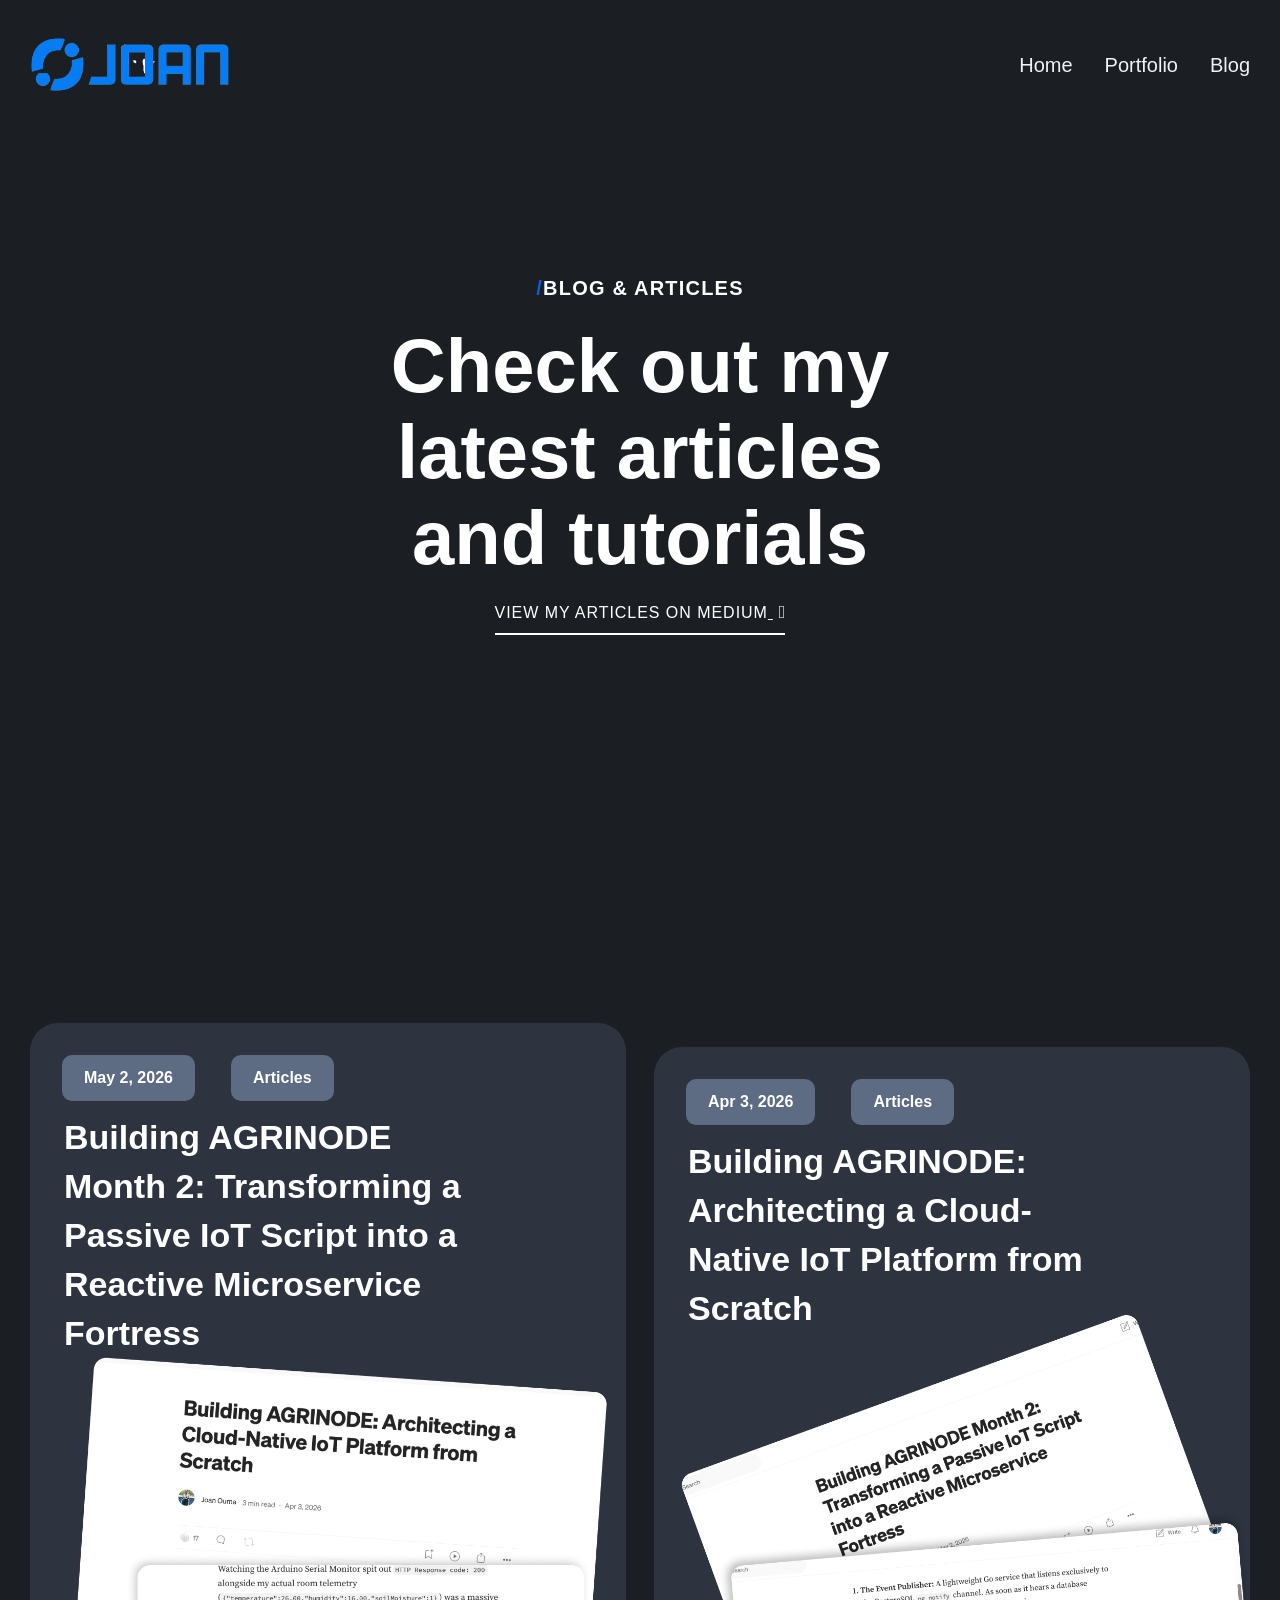
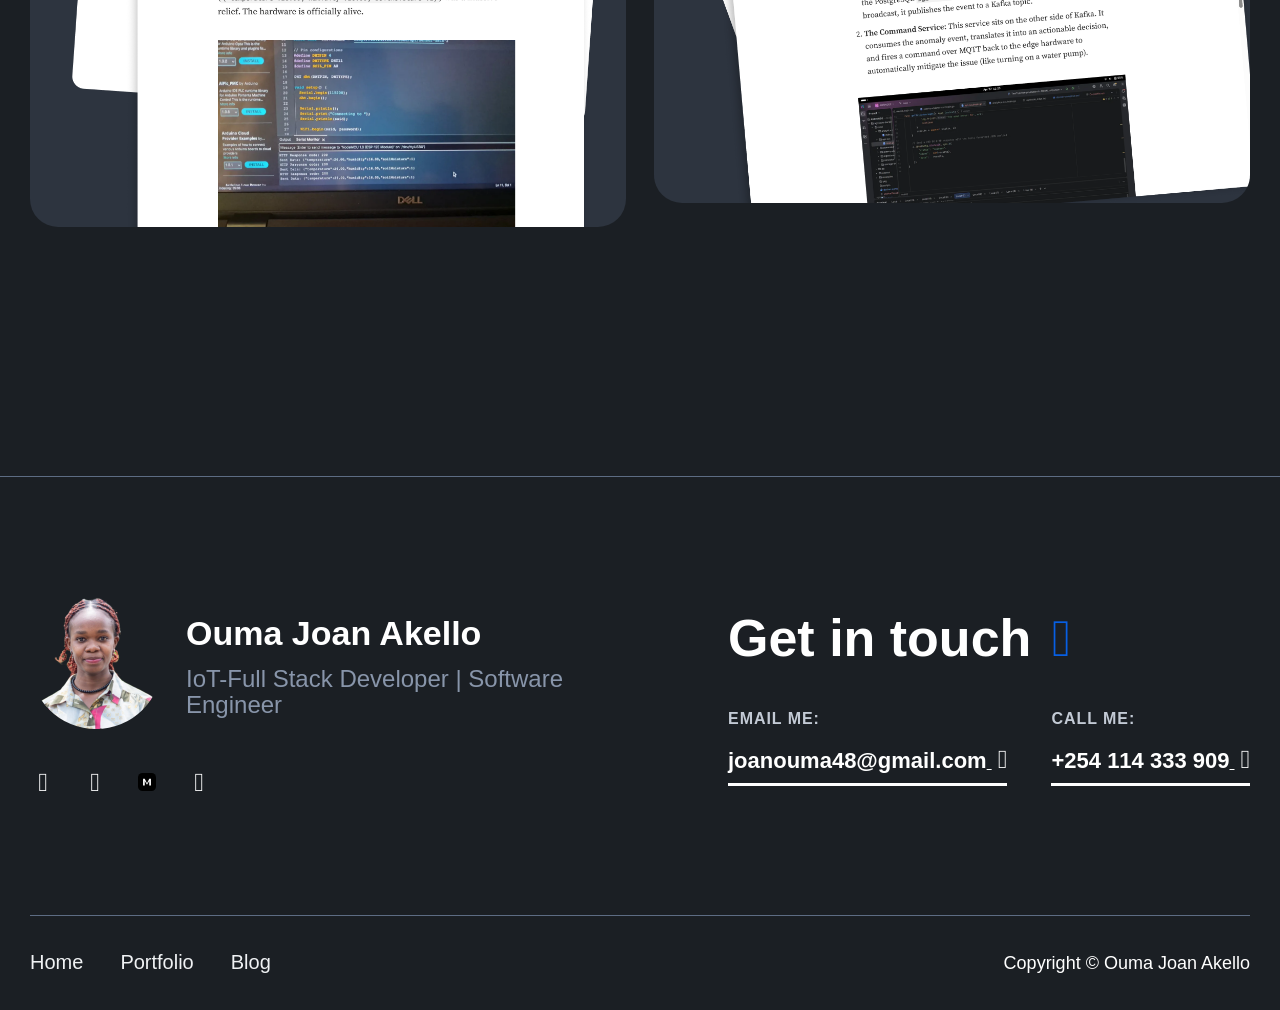
==== commit da35b3b4: "fix: replace Medium icon with transparent SVG to remove white border" ====
--- a/blog.html
+++ b/blog.html
@@ -154,7 +154,7 @@
                   <div class="social-icon-font"></div>
                 </a>
                 <a href="https://medium.com/@joanouma48" target="_blank" class="social-icon w-inline-block" aria-label="Medium">
-                  <img src="assets/images/medium-logo.svg" alt="Medium" class="social-icon-image" />
+                  <img src="assets/images/medium.svg" alt="Medium" class="social-icon-image" />
                 </a>
                 <a href="https://github.com/joan-ouma" target="_blank" class="social-icon w-inline-block" aria-label="GitHub">
                   <div class="social-icon-font"></div>
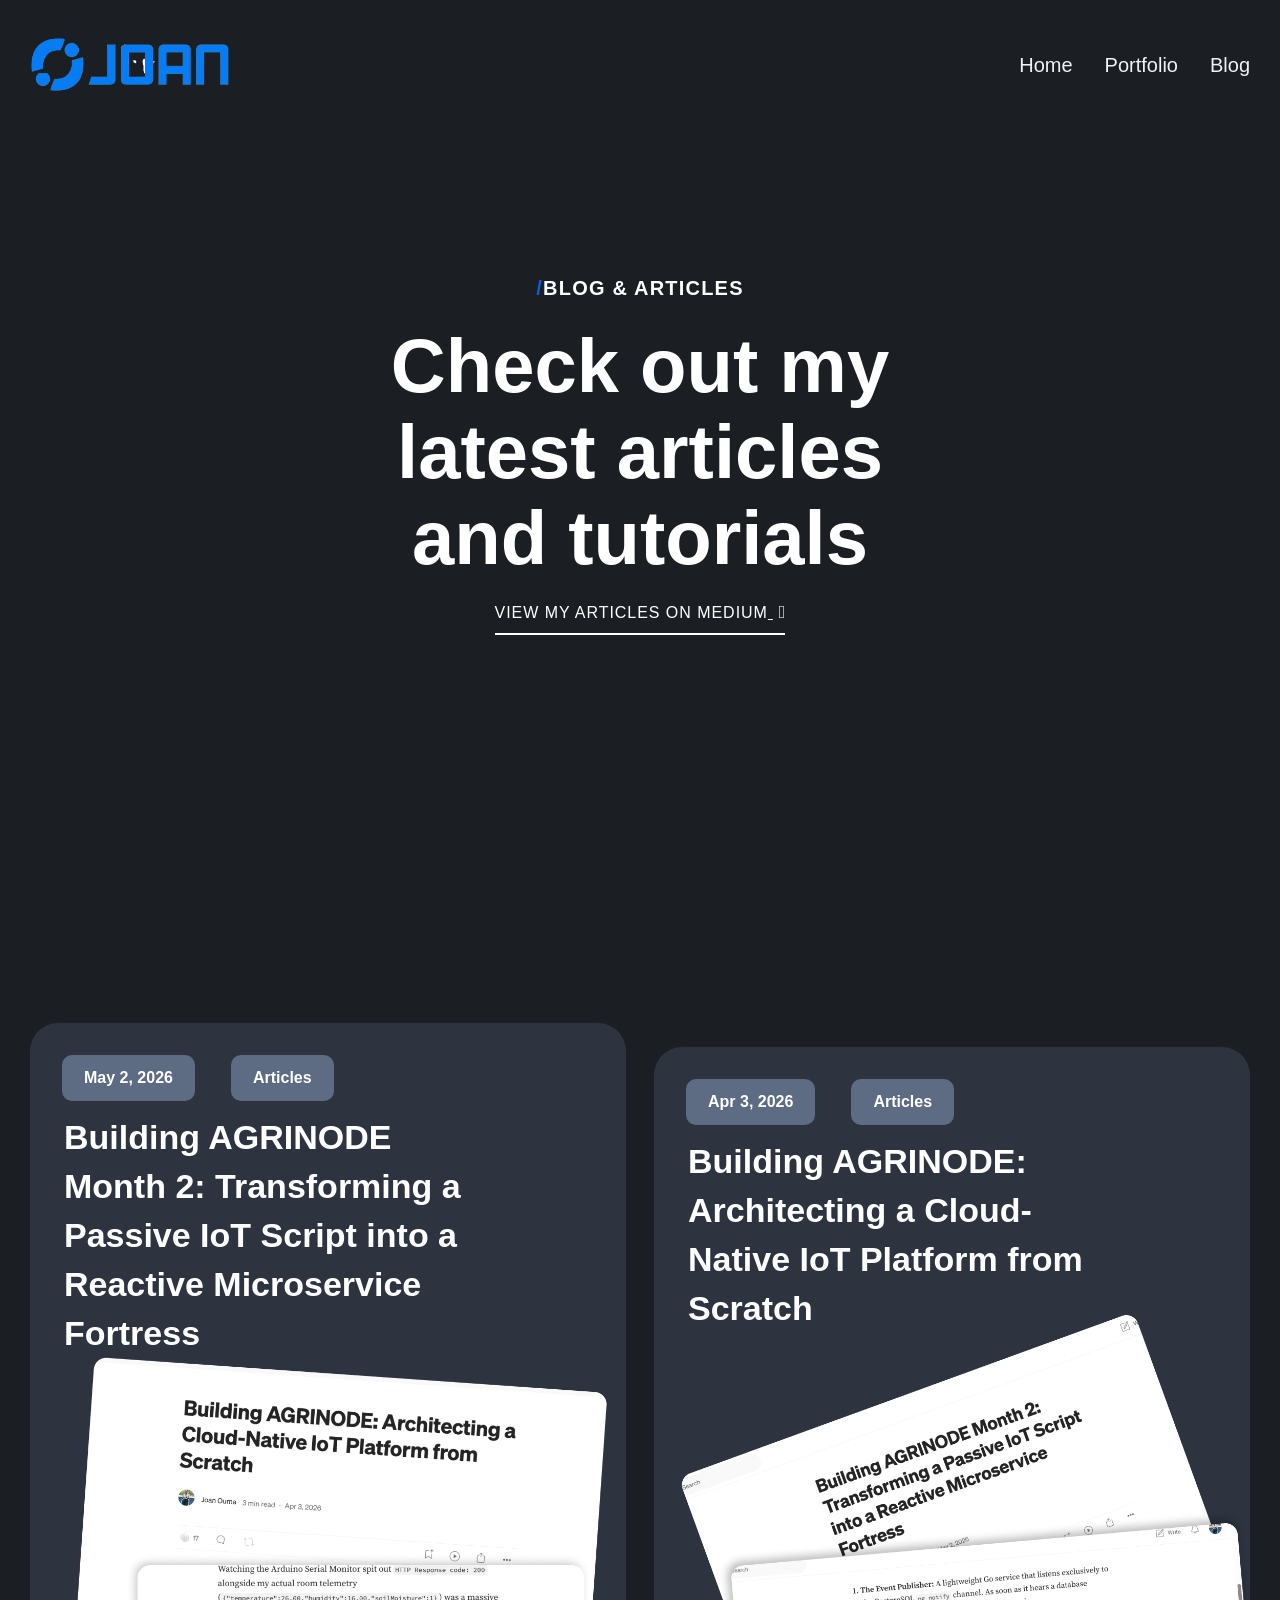
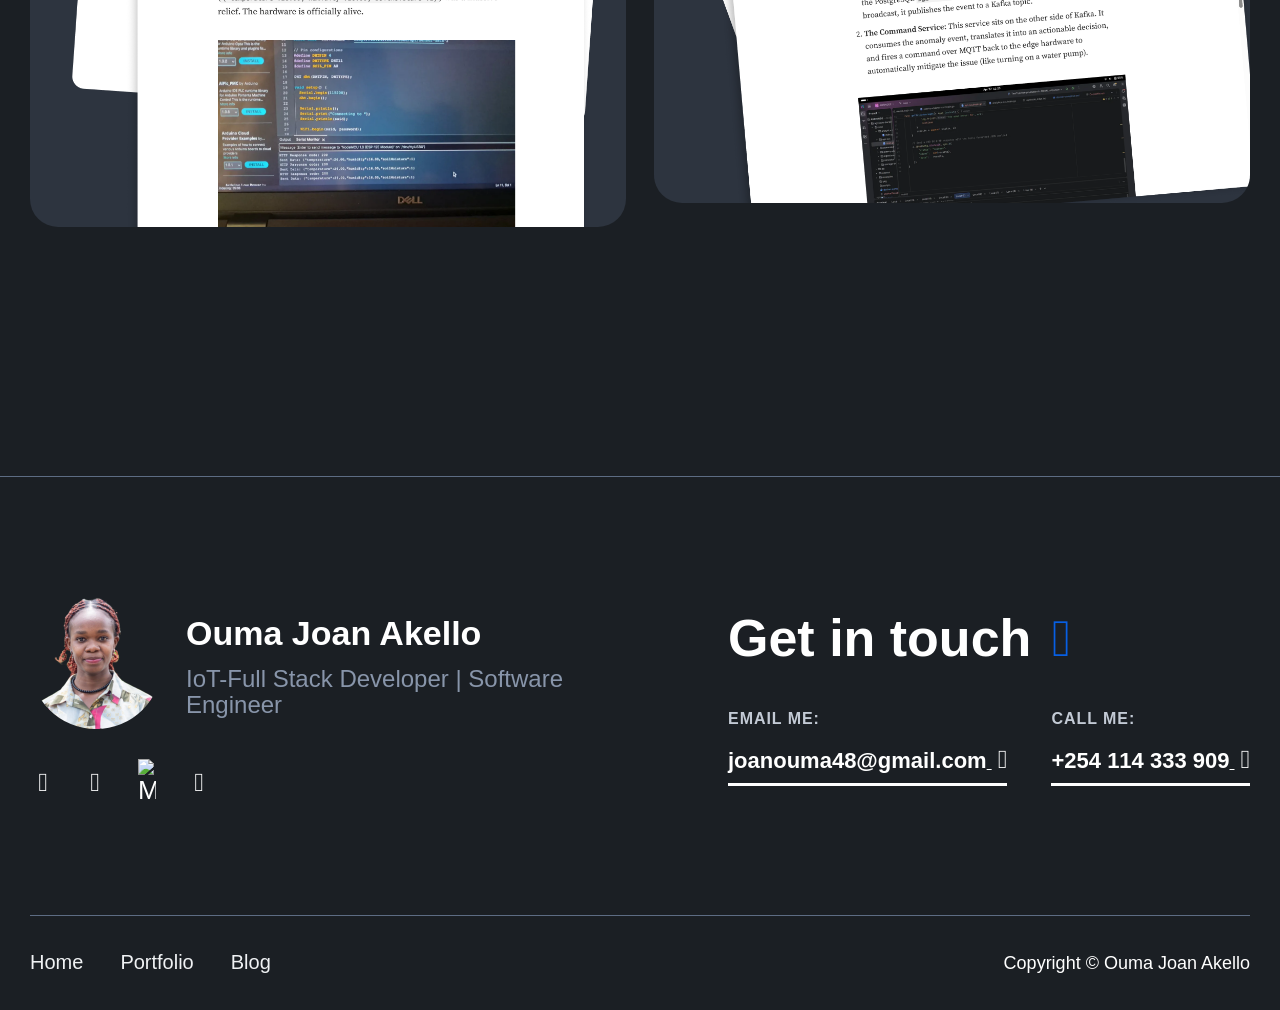
==== commit 1f0166ef: "chore: use uploaded medium.png for Medium icon" ====
--- a/blog.html
+++ b/blog.html
@@ -154,7 +154,7 @@
                   <div class="social-icon-font"></div>
                 </a>
                 <a href="https://medium.com/@joanouma48" target="_blank" class="social-icon w-inline-block" aria-label="Medium">
-                  <img src="assets/images/medium.svg" alt="Medium" class="social-icon-image" />
+                  <img src="assets/images/medium.png" alt="Medium" class="social-icon-image" />
                 </a>
                 <a href="https://github.com/joan-ouma" target="_blank" class="social-icon w-inline-block" aria-label="GitHub">
                   <div class="social-icon-font"></div>
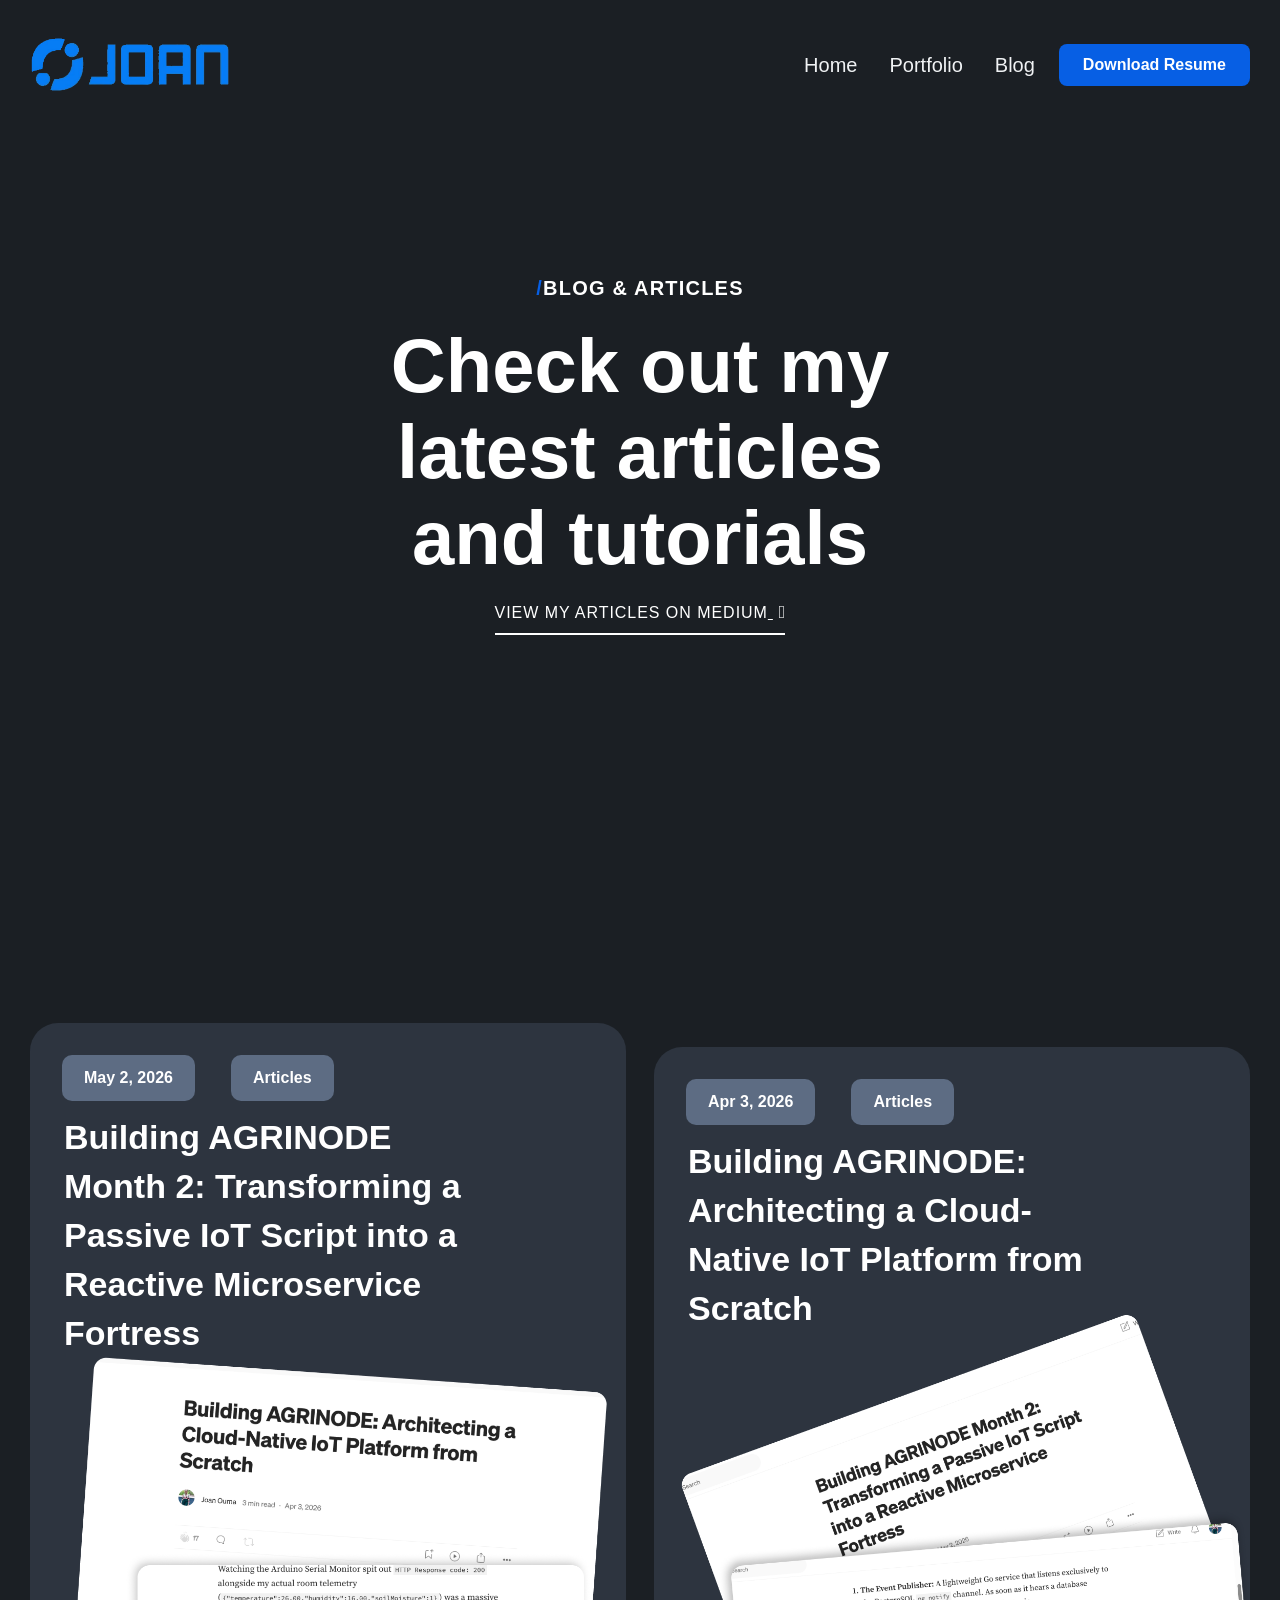
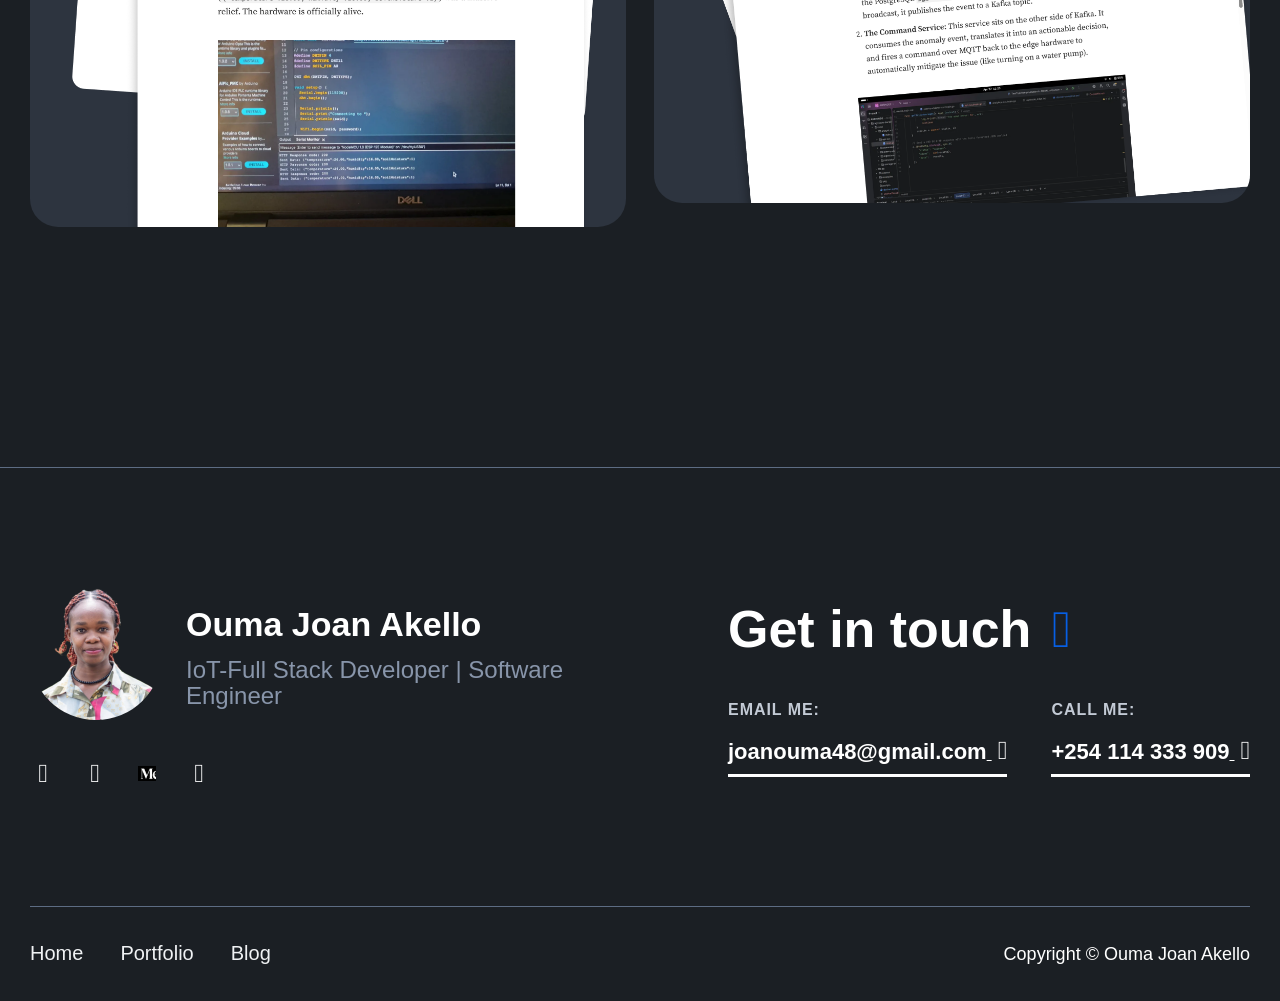
==== commit 91139a1c: "feat: add resume download button to blog navigation" ====
--- a/blog.html
+++ b/blog.html
@@ -68,6 +68,9 @@
                 </li>
               </ul>
             </nav>
+            <div class="hidden-on-tablet" style="margin-left: 24px;">
+              <a href="RESUME.md" download="Ouma_Joan_Akello_Resume.md" class="btn-primary small w-inline-block" style="padding: 12px 24px;">Download Resume</a>
+            </div>
             <div class="hamburger-menu-wrapper w-nav-button">
               <div class="hamburger-menu-bar top"></div>
               <div class="hamburger-menu-bar bottom"></div>
--- a/style.css
+++ b/style.css
@@ -431,7 +431,8 @@
 .card.checkout-block.last{margin-bottom:0;}
 .card.skills{padding:124px 52px 100px;}
 .card.testimonial{grid-column-gap:28px;grid-row-gap:28px;background-color:#0000;border-radius:0;grid-template-rows:auto;grid-template-columns:1fr 1.42fr;grid-auto-columns:1fr;display:grid;}
-.card.portfolio-project{transform-style:preserve-3d;text-decoration:none;transition-property:transform;position:relative;overflow:hidden;}
+.card.portfolio-project{transform-style:preserve-3d;text-decoration:none;transition-property:transform;position:relative;overflow:hidden;display:block;width:100%;cursor:pointer;}
+.card.portfolio-project *{pointer-events:auto;}
 .card.portfolio-project:hover{transform:scale3d(1.04, 1.04, 1.01);}
 .card.snippets{transform-style:preserve-3d;text-decoration:none;transition-property:transform;overflow:hidden;}
 .card.snippets:hover{transform:scale3d(1.04, 1.04, 1.01);}
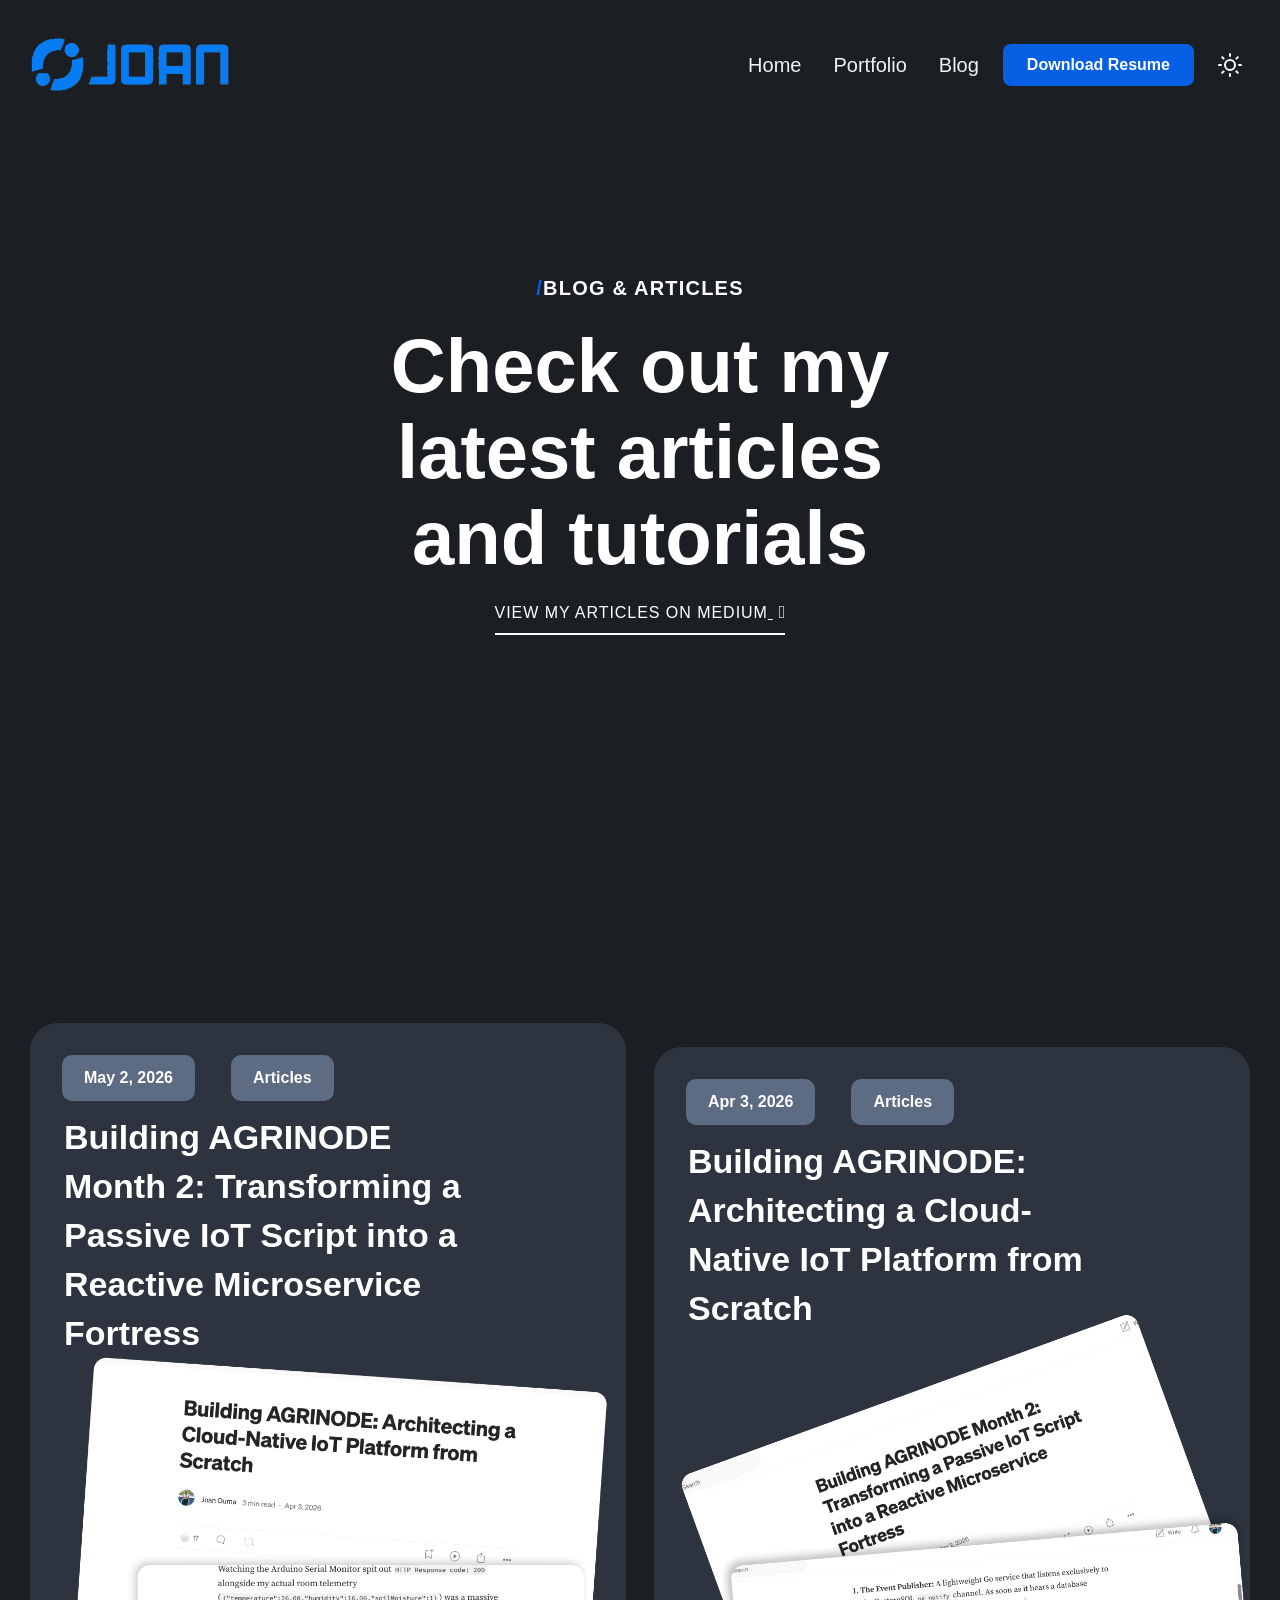
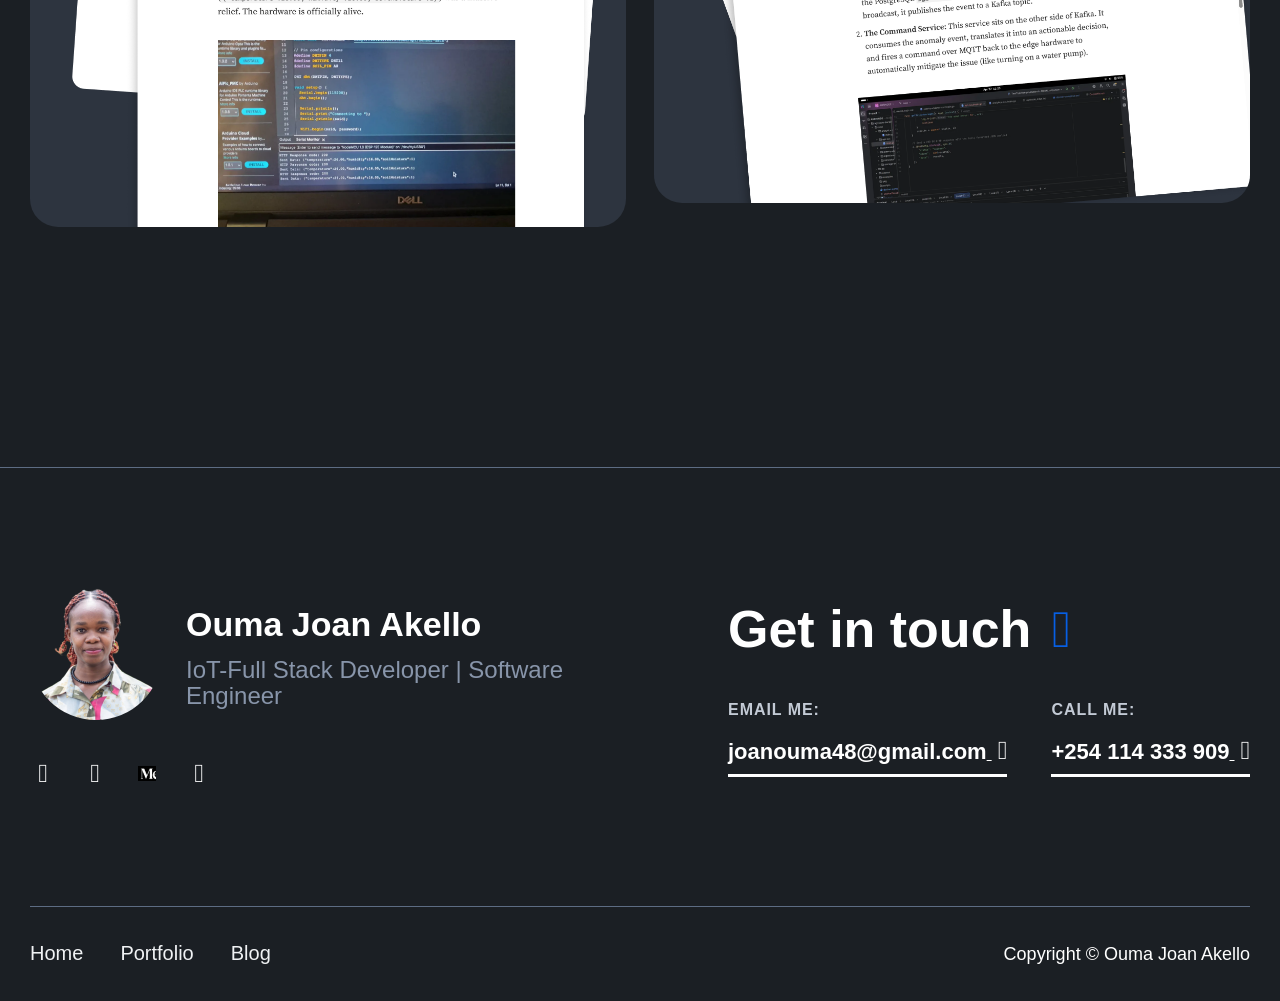
==== commit 1256cdb0: "feat: add persistent dark/light mode toggle across all pages" ====
--- a/blog.html
+++ b/blog.html
@@ -71,6 +71,11 @@
             <div class="hidden-on-tablet" style="margin-left: 24px;">
               <a href="RESUME.md" download="Ouma_Joan_Akello_Resume.md" class="btn-primary small w-inline-block" style="padding: 12px 24px;">Download Resume</a>
             </div>
+            <button class="theme-toggle-btn" id="theme-toggle" aria-label="Toggle Dark Mode">
+              <svg id="theme-icon" width="24" height="24" viewBox="0 0 24 24" fill="none" stroke="currentColor" stroke-width="2" stroke-linecap="round" stroke-linejoin="round">
+                <!-- Icon injected by JS -->
+              </svg>
+            </button>
             <div class="hamburger-menu-wrapper w-nav-button">
               <div class="hamburger-menu-bar top"></div>
               <div class="hamburger-menu-bar bottom"></div>
@@ -213,6 +218,41 @@
       </div>
     </footer>
   </div>
+
+  <!-- Theme Toggle Logic -->
+  <script>
+    document.addEventListener("DOMContentLoaded", function() {
+      const themeToggle = document.getElementById('theme-toggle');
+      const themeIcon = document.getElementById('theme-icon');
+      
+      const moonIcon = '<path d="M21 12.79A9 9 0 1 1 11.21 3 7 7 0 0 0 21 12.79z"></path>';
+      const sunIcon = '<circle cx="12" cy="12" r="5"></circle><line x1="12" y1="1" x2="12" y2="3"></line><line x1="12" y1="21" x2="12" y2="23"></line><line x1="4.22" y1="4.22" x2="5.64" y2="5.64"></line><line x1="18.36" y1="18.36" x2="19.78" y2="19.78"></line><line x1="1" y1="12" x2="3" y2="12"></line><line x1="21" y1="12" x2="23" y2="12"></line><line x1="4.22" y1="19.78" x2="5.64" y2="18.36"></line><line x1="18.36" y1="5.64" x2="19.78" y2="4.22"></line>';
+
+      // Check for saved theme
+      const savedTheme = localStorage.getItem('theme');
+      if (savedTheme === 'light') {
+        document.documentElement.setAttribute('data-theme', 'light');
+        themeIcon.innerHTML = moonIcon; // Show moon to switch to dark
+      } else {
+        themeIcon.innerHTML = sunIcon; // Show sun to switch to light
+      }
+
+      if (themeToggle) {
+        themeToggle.addEventListener('click', () => {
+          const currentTheme = document.documentElement.getAttribute('data-theme');
+          if (currentTheme === 'light') {
+            document.documentElement.removeAttribute('data-theme');
+            localStorage.setItem('theme', 'dark');
+            themeIcon.innerHTML = sunIcon;
+          } else {
+            document.documentElement.setAttribute('data-theme', 'light');
+            localStorage.setItem('theme', 'light');
+            themeIcon.innerHTML = moonIcon;
+          }
+        });
+      }
+    });
+  </script>
 </body>
 
 </html>
--- a/style.css
+++ b/style.css
@@ -1797,3 +1797,58 @@
 .card.portfolio-project .badges-top-wrapper .badges-align-start .chip{display:inline-block !important;margin-right:12px !important;margin-left:0 !important;}
 .card.portfolio-project .badges-top-wrapper .badges-align-start .chip + .chip{margin-left:12px !important;}
 .card.portfolio-project .badges-top-wrapper .badges-align-start .chip:last-child{margin-right:0 !important;}
+
+/* ----------------------------------- */
+/* Dark/Light Mode Theme Overrides     */
+/* ----------------------------------- */
+
+/* Light Mode Overrides */
+[data-theme="light"] {
+  --neutral--800: #ffffff; /* Main Background */
+  --neutral--700: #f4f5f7; /* Card Backgrounds */
+  --neutral--400: #4a5568; /* Normal Text */
+}
+
+/* Specific text overrides to keep headings visible */
+[data-theme="light"] h1, 
+[data-theme="light"] h2, 
+[data-theme="light"] h3, 
+[data-theme="light"] h4, 
+[data-theme="light"] h5, 
+[data-theme="light"] h6,
+[data-theme="light"] strong,
+[data-theme="light"] .text-100.bold,
+[data-theme="light"] .display-1,
+[data-theme="light"] .display-2,
+[data-theme="light"] .display-3,
+[data-theme="light"] .display-4,
+[data-theme="light"] .display-5 {
+  color: #1a202c !important;
+}
+
+/* Ensure primary buttons stay white text */
+[data-theme="light"] .btn-primary {
+  color: #ffffff !important;
+}
+
+/* Dark mode toggle button styles */
+.theme-toggle-btn {
+  background: transparent;
+  border: none;
+  cursor: pointer;
+  display: flex;
+  align-items: center;
+  justify-content: center;
+  padding: 8px;
+  margin-left: 16px;
+  color: var(--neutral--100);
+  transition: opacity 0.3s ease;
+}
+
+.theme-toggle-btn:hover {
+  opacity: 0.7;
+}
+
+[data-theme="light"] .theme-toggle-btn {
+  color: #1a202c !important;
+}
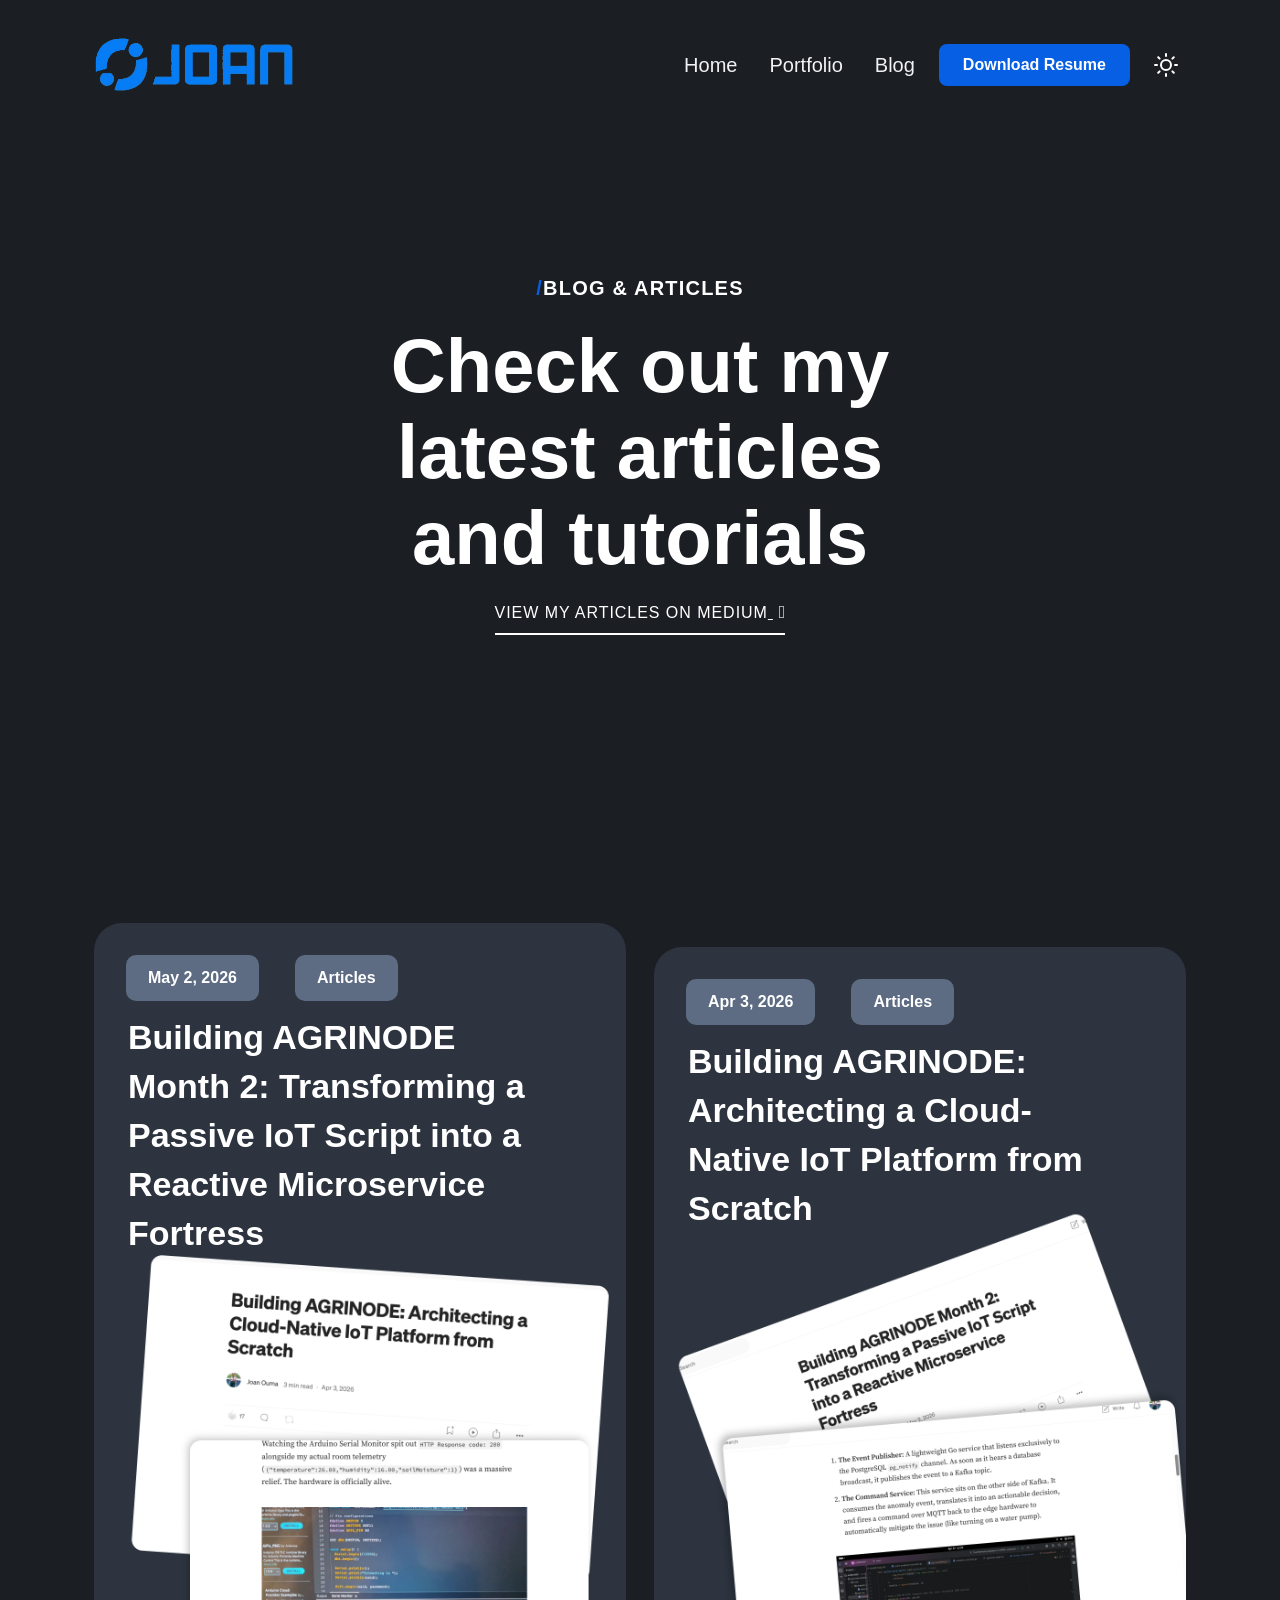
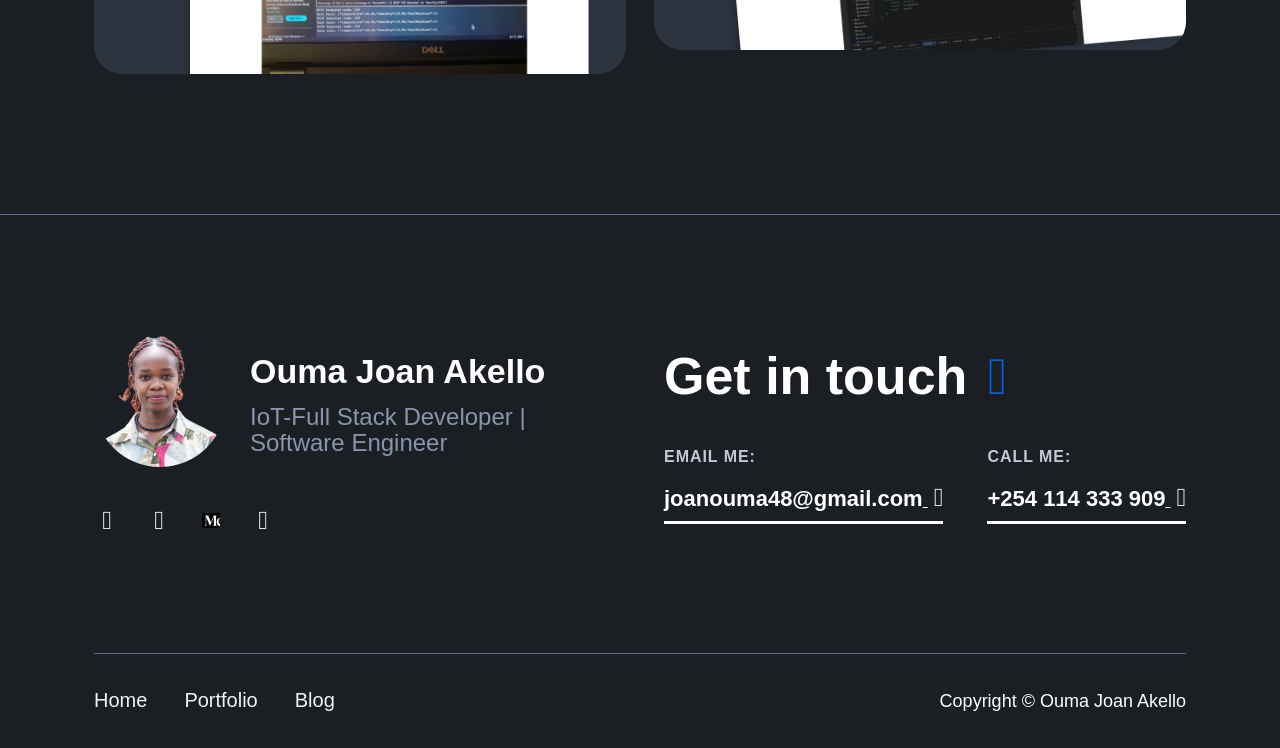
==== commit 4f1519c2: "updated blog html page" ====
--- a/blog.html
+++ b/blog.html
@@ -6,7 +6,7 @@
   <title>Blog - Ouma Joan Akello | IoT & Full-Stack Insights</title>
   <meta name="description" content="Articles and tutorials on IoT, full-stack development, and scalable system architecture by Ouma Joan Akello." />
   <meta name="keywords" content="IoT Blog, Full-Stack Development, Web Development Tutorials, Software Engineering, Ouma Joan Akello" />
-  <link rel="canonical" href="https://jullie.tech/blog.html" />
+  <link rel="canonical" href="https://joan-ouma.github.io/blog.html" />
   <link rel="manifest" href="manifest.json" />
   <meta property="og:title" content="Blog - Ouma Joan Akello | IoT & Full-Stack Insights" />
   <meta property="og:description" content="Articles and tutorials on IoT, full-stack development, and scalable system architecture by Ouma Joan Akello." />
@@ -16,7 +16,7 @@
   <meta content="summary_large_image" name="twitter:card" />
   <meta content="width=device-width, initial-scale=1" name="viewport" />
   <link href="style.css" rel="stylesheet" type="text/css" />
-  <link href="assets/images/favicon.ico" rel="shortcut icon" type="image/x-icon" />
+  <link href="assets/images/favicon.png" rel="shortcut icon" type="image/png" />
   <link href="assets/images/apple-touch-icon.png" rel="apple-touch-icon" />
   <style>
     /* Simple dropdown hover */
--- a/style.css
+++ b/style.css
@@ -794,12 +794,12 @@
 .style---button-wrapper-sidebar{margin-top:20px;margin-bottom:24px;padding-left:20px;padding-right:20px;}
 .style---logo-sidebar{transition:opacity .3s;}
 .style---logo-sidebar:hover{opacity:.6;}
-.container-default{max-width:1268px;padding-left:24px;padding-right:24px;}
+.container-default{max-width:1140px;margin-left:auto;margin-right:auto;padding-left:24px;padding-right:24px;}
 .container-default.z-index-1{z-index:1;position:relative;}
 .container-default.order-confirmation{display:block;}
-.section{padding-top:240px;padding-bottom:240px;}
+.section{padding-top:140px;padding-bottom:140px;}
 .section.small{padding-top:100px;padding-bottom:100px;}
-.section.top{padding-top:94px;padding-bottom:226px;}
+.section.top{padding-top:94px;padding-bottom:120px;}
 .section.top.pd-bottom-178px{padding-bottom:178px;}
 .section.top.pd-bottom-64px{padding-bottom:64px;}
 .section.top.pd-bottom-122px{padding-bottom:122px;}
@@ -811,7 +811,7 @@
 .section.pd-top-130px---bottom-190px{padding-top:130px;padding-bottom:190px;}
 .section.pd-168px{padding-top:168px;padding-bottom:168px;}
 .section.pd-top-64px---bottom-148px{padding-top:64px;padding-bottom:148px;}
-.section.pd-200px{padding-top:200px;padding-bottom:200px;}
+.section.pd-200px{padding-top:140px;padding-bottom:140px;}
 .section.pd-200px.pd-top-160px{padding-top:160px;}
 .section.pd-bottom-180px{padding-bottom:180px;}
 .section.hero-page{background-image:linear-gradient(to top, var(--accent--primary-1) 50%, transparent 50%);padding-top:120px;padding-bottom:120px;overflow:hidden;}
@@ -1806,29 +1806,31 @@
 [data-theme="light"] {
   --neutral--800: #ffffff; /* Main Background */
   --neutral--700: #f4f5f7; /* Card Backgrounds */
-  --neutral--400: #4a5568; /* Normal Text */
+  --neutral--600: #e4e7ec; /* Borders and badges */
+  --neutral--500: #8895aa; /* Subtle text */
+  --neutral--400: #5d6c83; /* Normal Text */
+  --neutral--300: #4a5568;
+  --neutral--200: #2d343f;
+  --neutral--100: #1a202c; /* Headings and strong text */
 }
 
-/* Specific text overrides to keep headings visible */
-[data-theme="light"] h1, 
-[data-theme="light"] h2, 
-[data-theme="light"] h3, 
-[data-theme="light"] h4, 
-[data-theme="light"] h5, 
-[data-theme="light"] h6,
-[data-theme="light"] strong,
-[data-theme="light"] .text-100.bold,
-[data-theme="light"] .display-1,
-[data-theme="light"] .display-2,
-[data-theme="light"] .display-3,
-[data-theme="light"] .display-4,
-[data-theme="light"] .display-5 {
-  color: #1a202c !important;
+/* Ensure background tints match the light theme */
+[data-theme="light"] .bg-neutral-700---40 {
+  background-color: #f4f5f7 !important;
 }
 
 /* Ensure primary buttons stay white text */
 [data-theme="light"] .btn-primary {
   color: #ffffff !important;
+}
+
+/* Ensure white buttons stay visible */
+[data-theme="light"] .btn-primary.white,
+[data-theme="light"] .badge-primary.white,
+[data-theme="light"] .badge-secondary.white {
+  background-color: #ffffff !important;
+  color: var(--accent--primary-1) !important;
+  border-color: var(--accent--primary-1) !important;
 }
 
 /* Dark mode toggle button styles */
@@ -1849,6 +1851,8 @@
   opacity: 0.7;
 }
 
-[data-theme="light"] .theme-toggle-btn {
-  color: #1a202c !important;
-}
+/* Fix images that should be dark in light mode */
+[data-theme="light"] .header-logo,
+[data-theme="light"] .social-icon img {
+  filter: invert(1);
+}
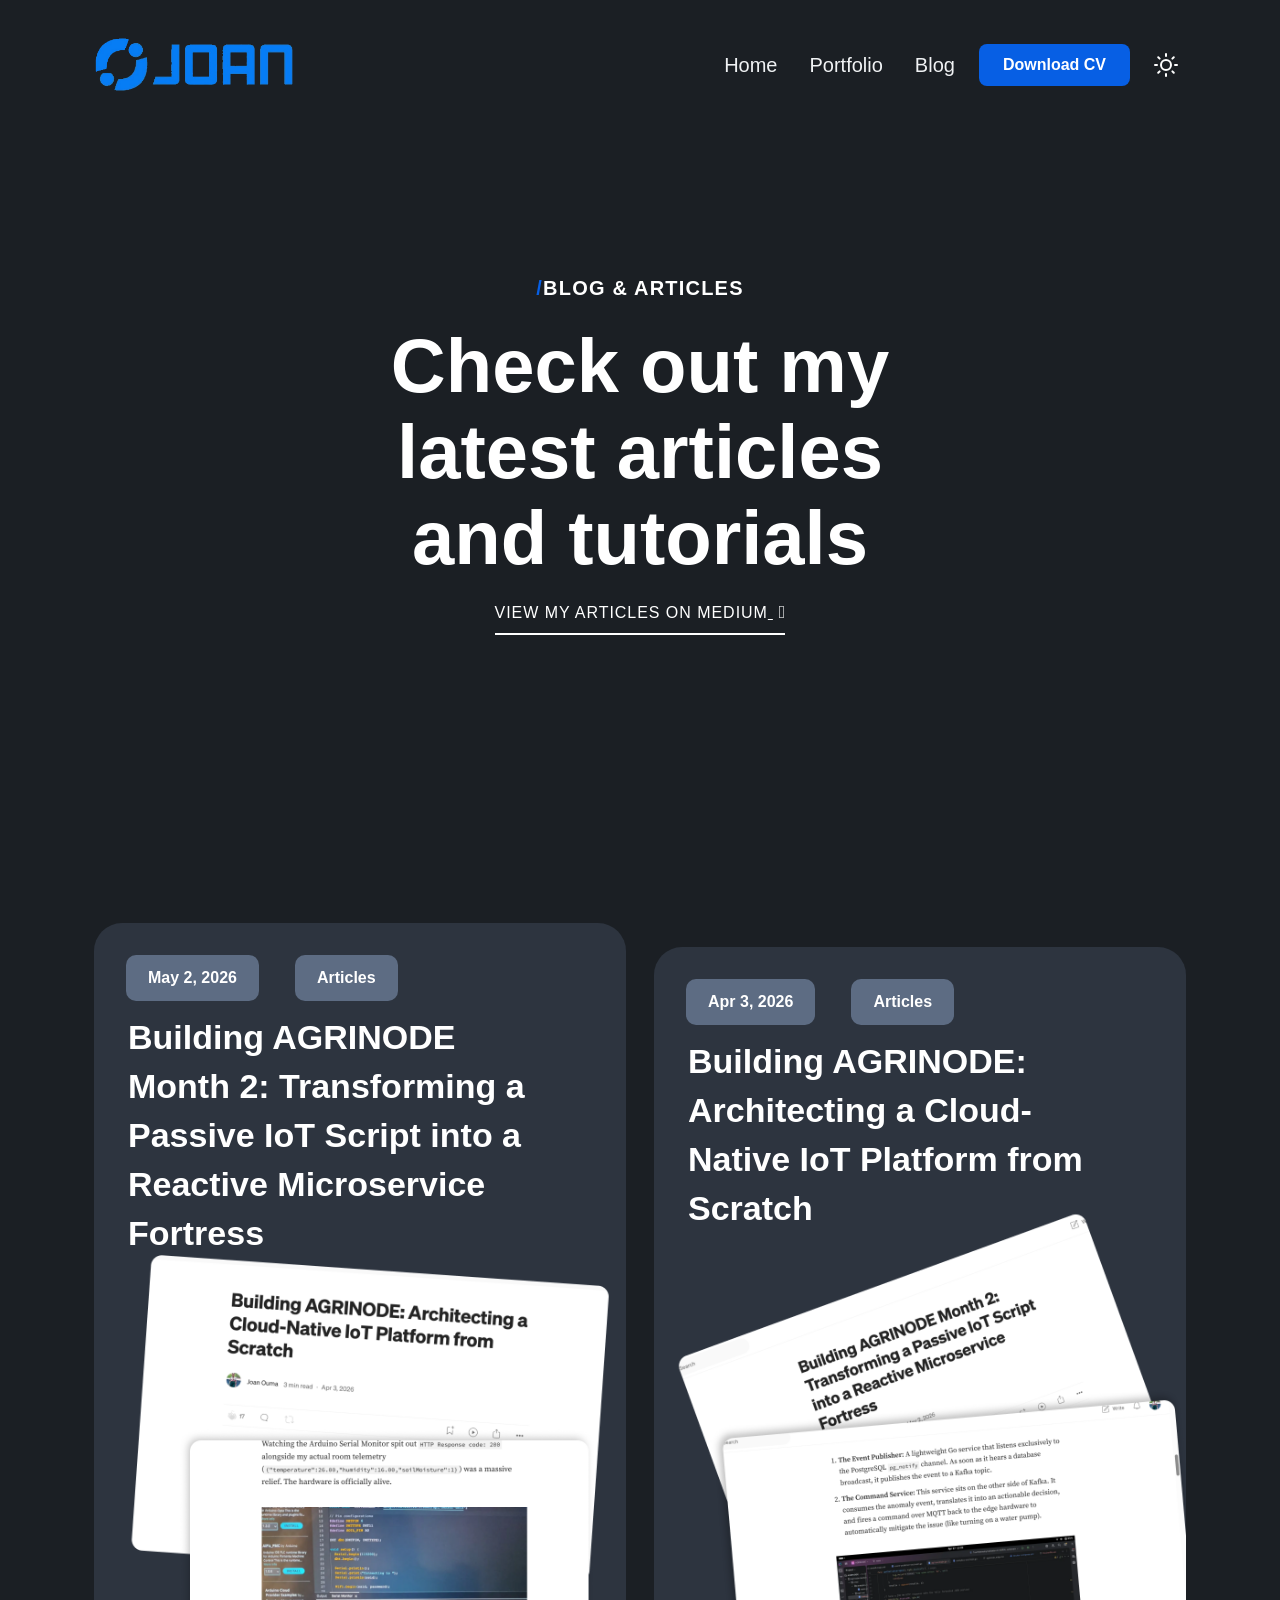
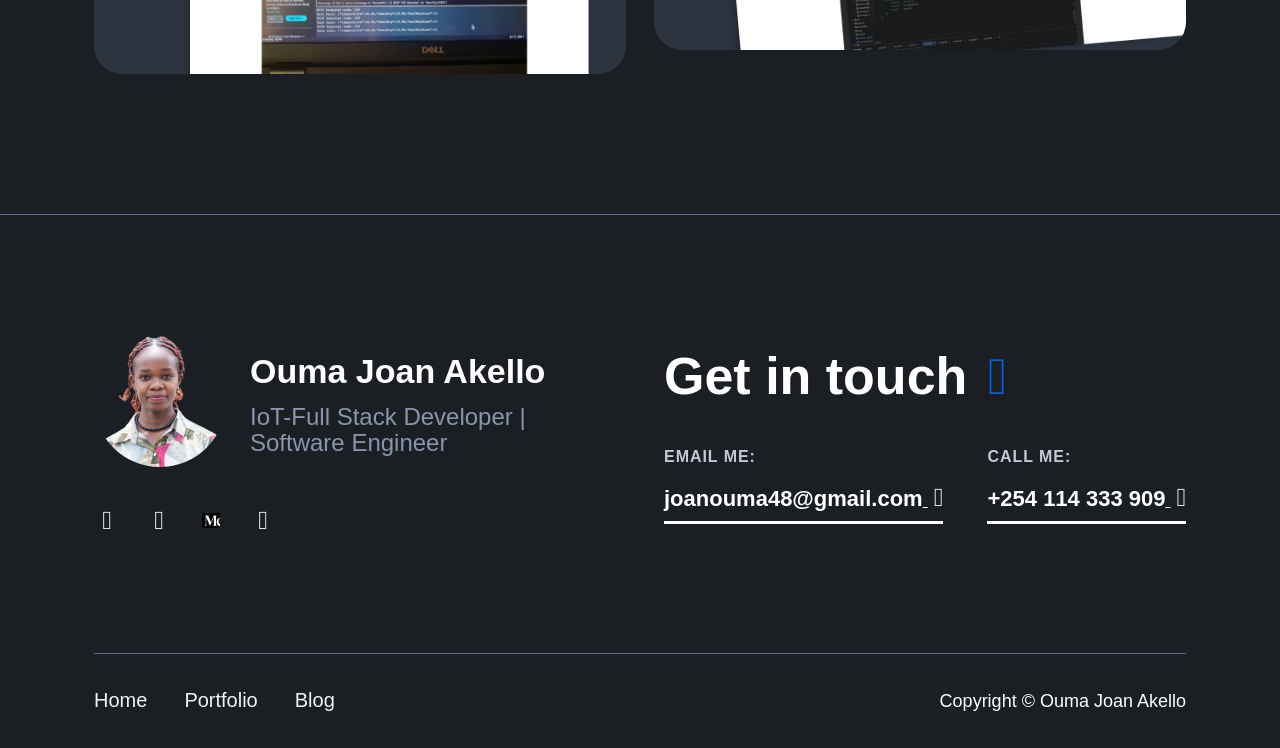
==== commit 5b0b685f: "updated the resume download button to download the cv on the blog page" ====
--- a/blog.html
+++ b/blog.html
@@ -69,7 +69,7 @@
               </ul>
             </nav>
             <div class="hidden-on-tablet" style="margin-left: 24px;">
-              <a href="RESUME.md" download="Ouma_Joan_Akello_Resume.md" class="btn-primary small w-inline-block" style="padding: 12px 24px;">Download Resume</a>
+              <a href="joan_oumacv.pdf" download="joan_oumacv.pdf" class="btn-primary small w-inline-block" style="padding: 12px 24px;">Download CV</a>
             </div>
             <button class="theme-toggle-btn" id="theme-toggle" aria-label="Toggle Dark Mode">
               <svg id="theme-icon" width="24" height="24" viewBox="0 0 24 24" fill="none" stroke="currentColor" stroke-width="2" stroke-linecap="round" stroke-linejoin="round">
